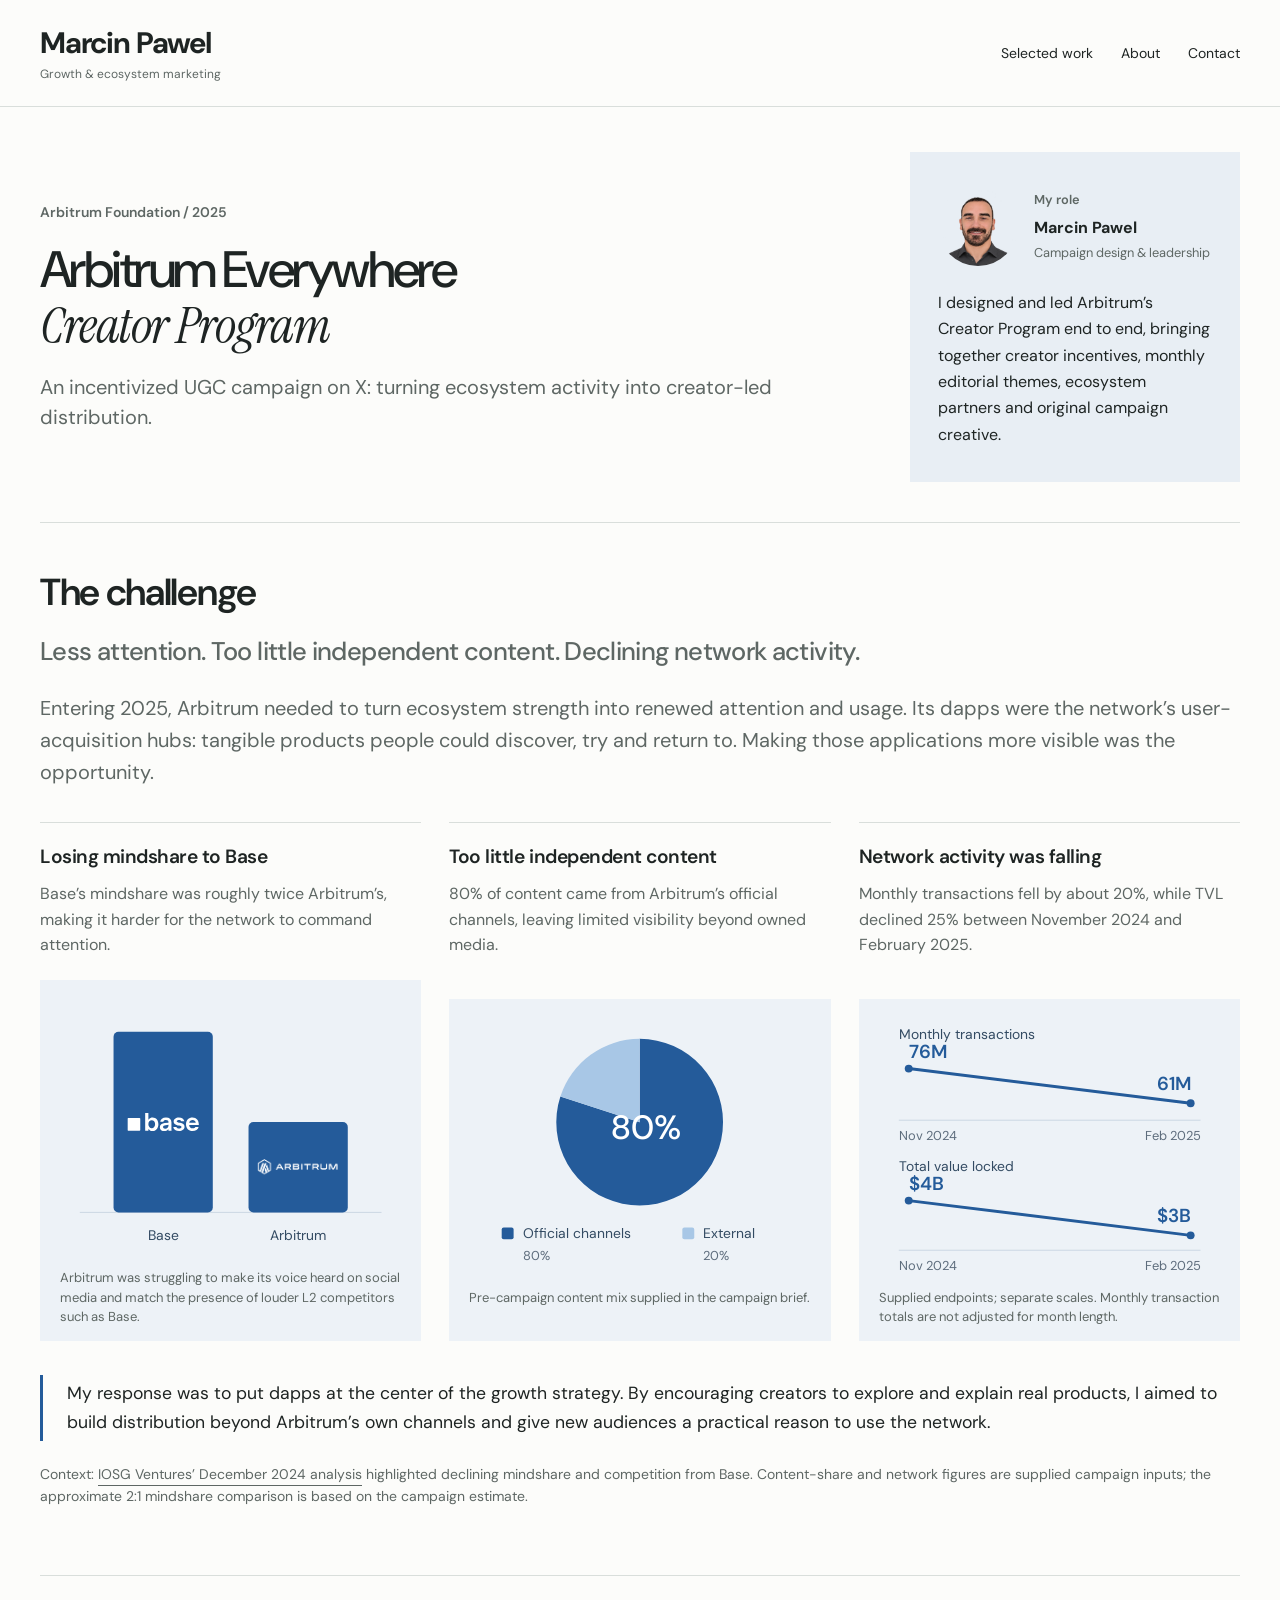
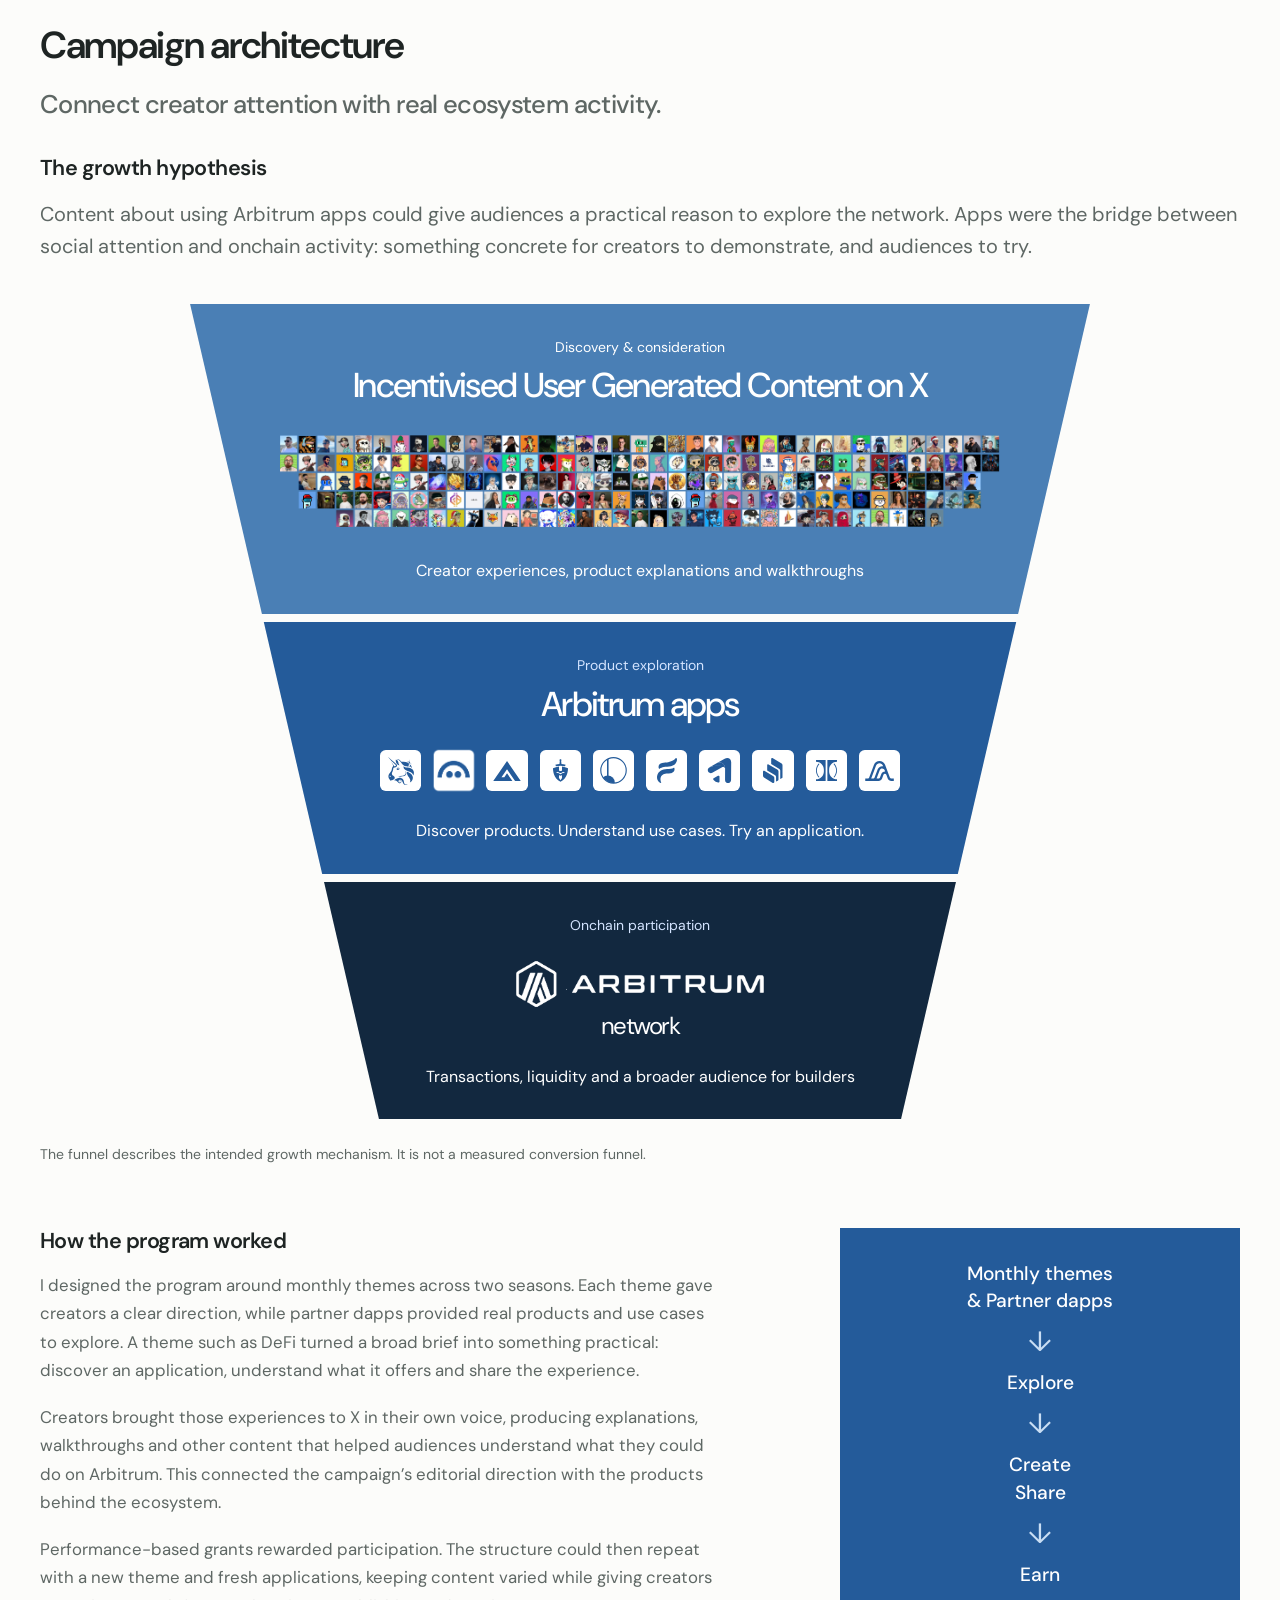
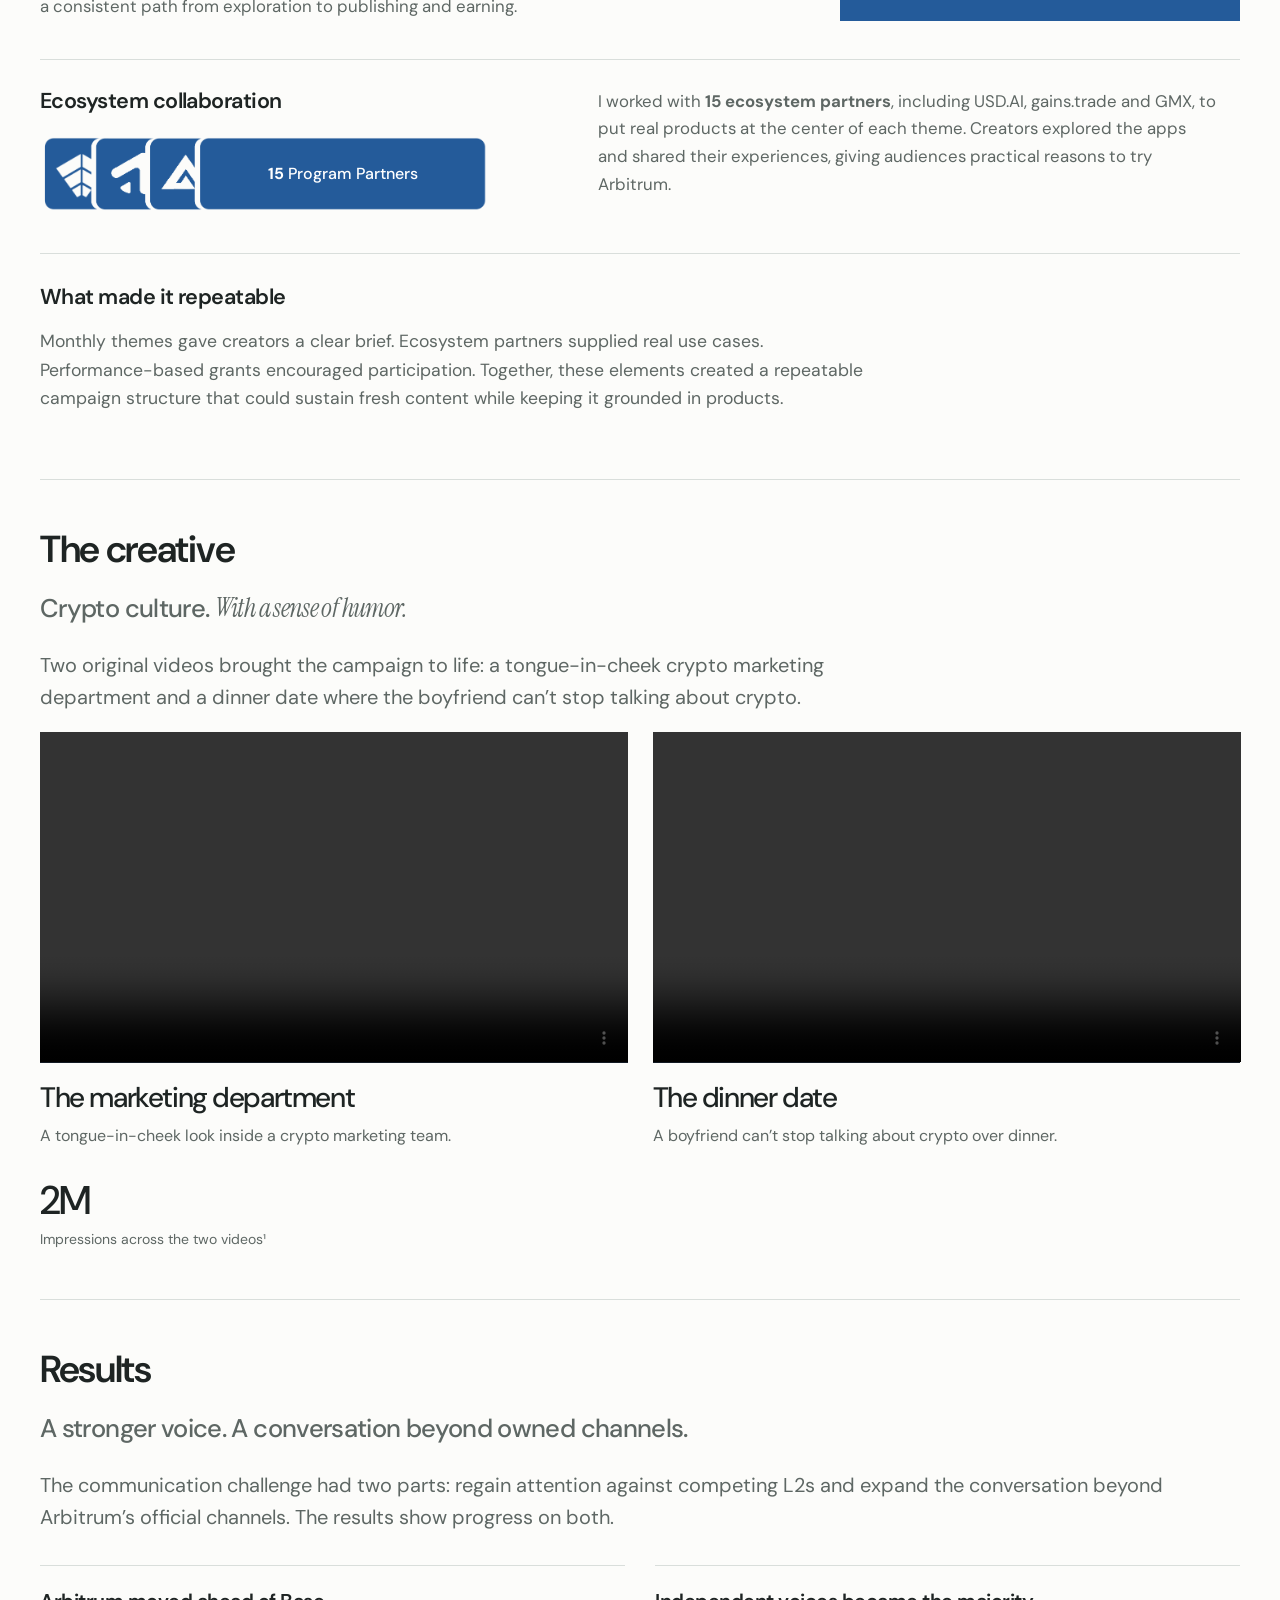
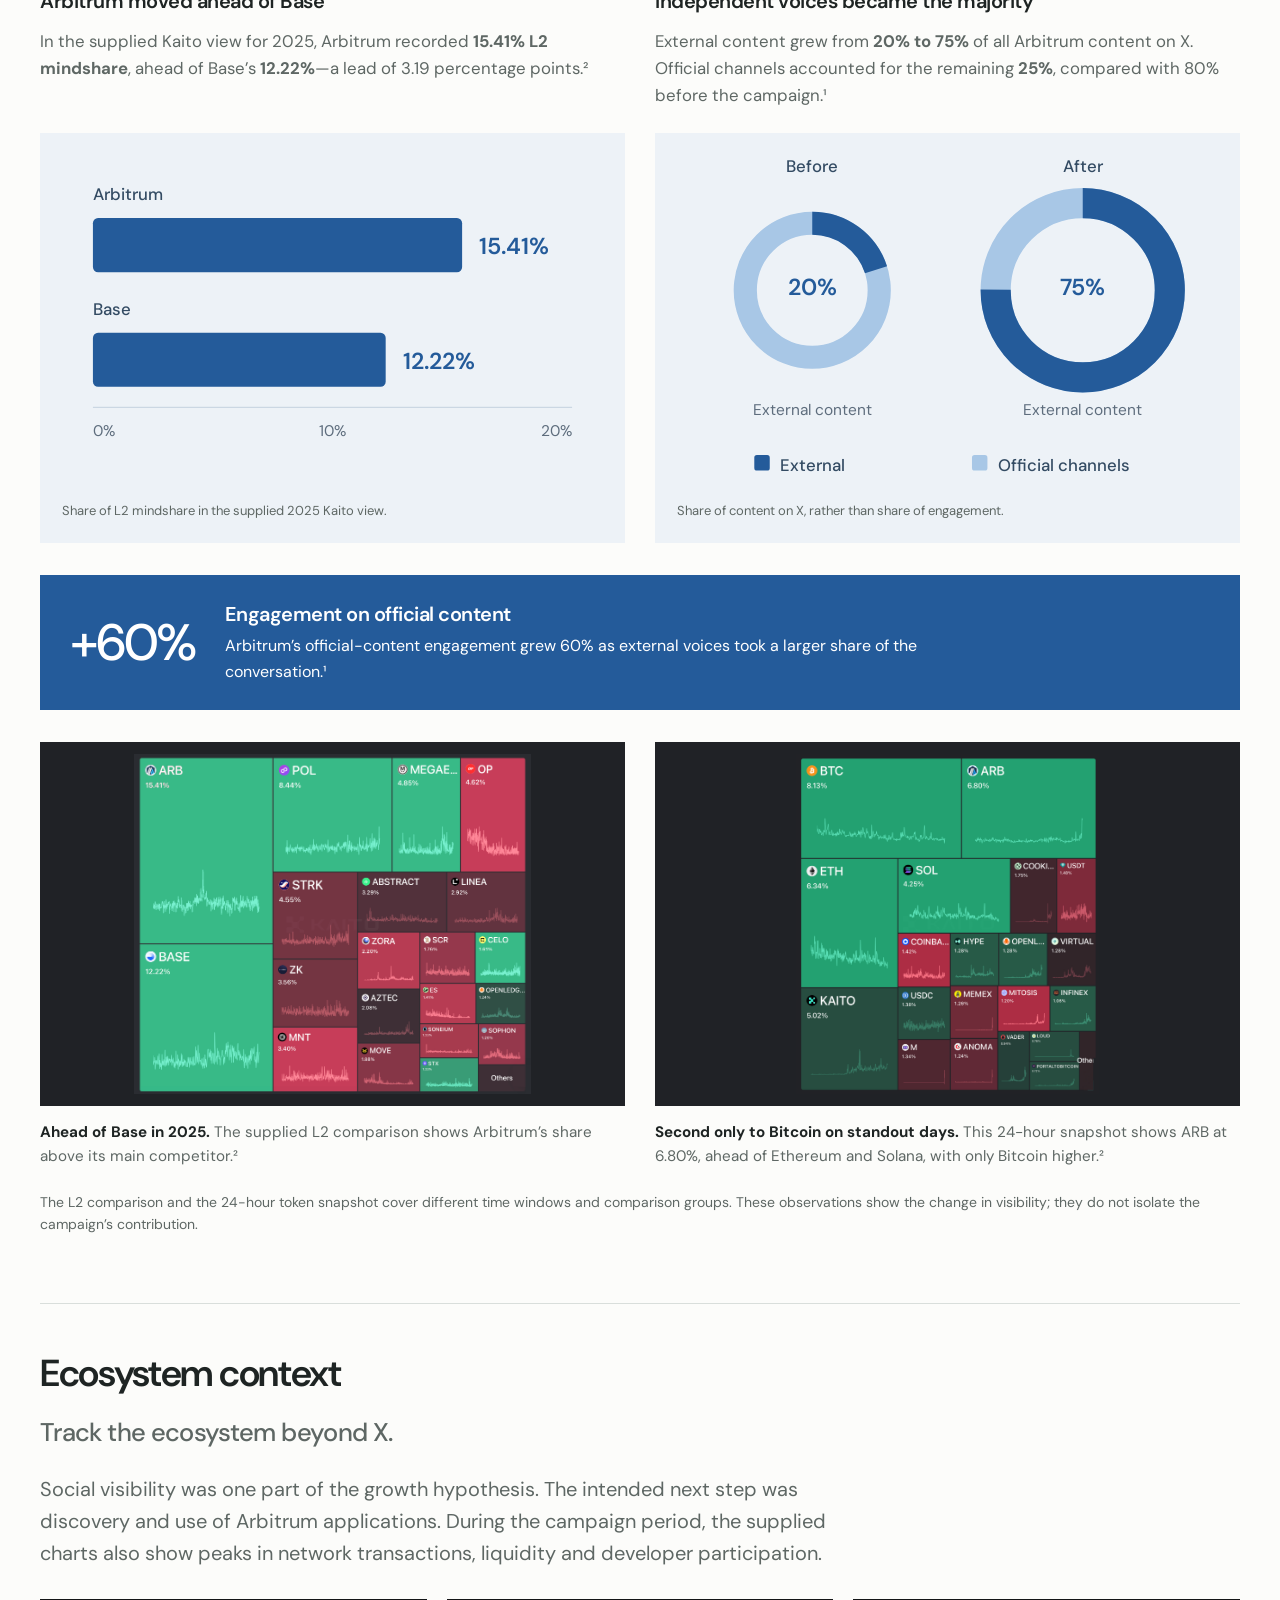
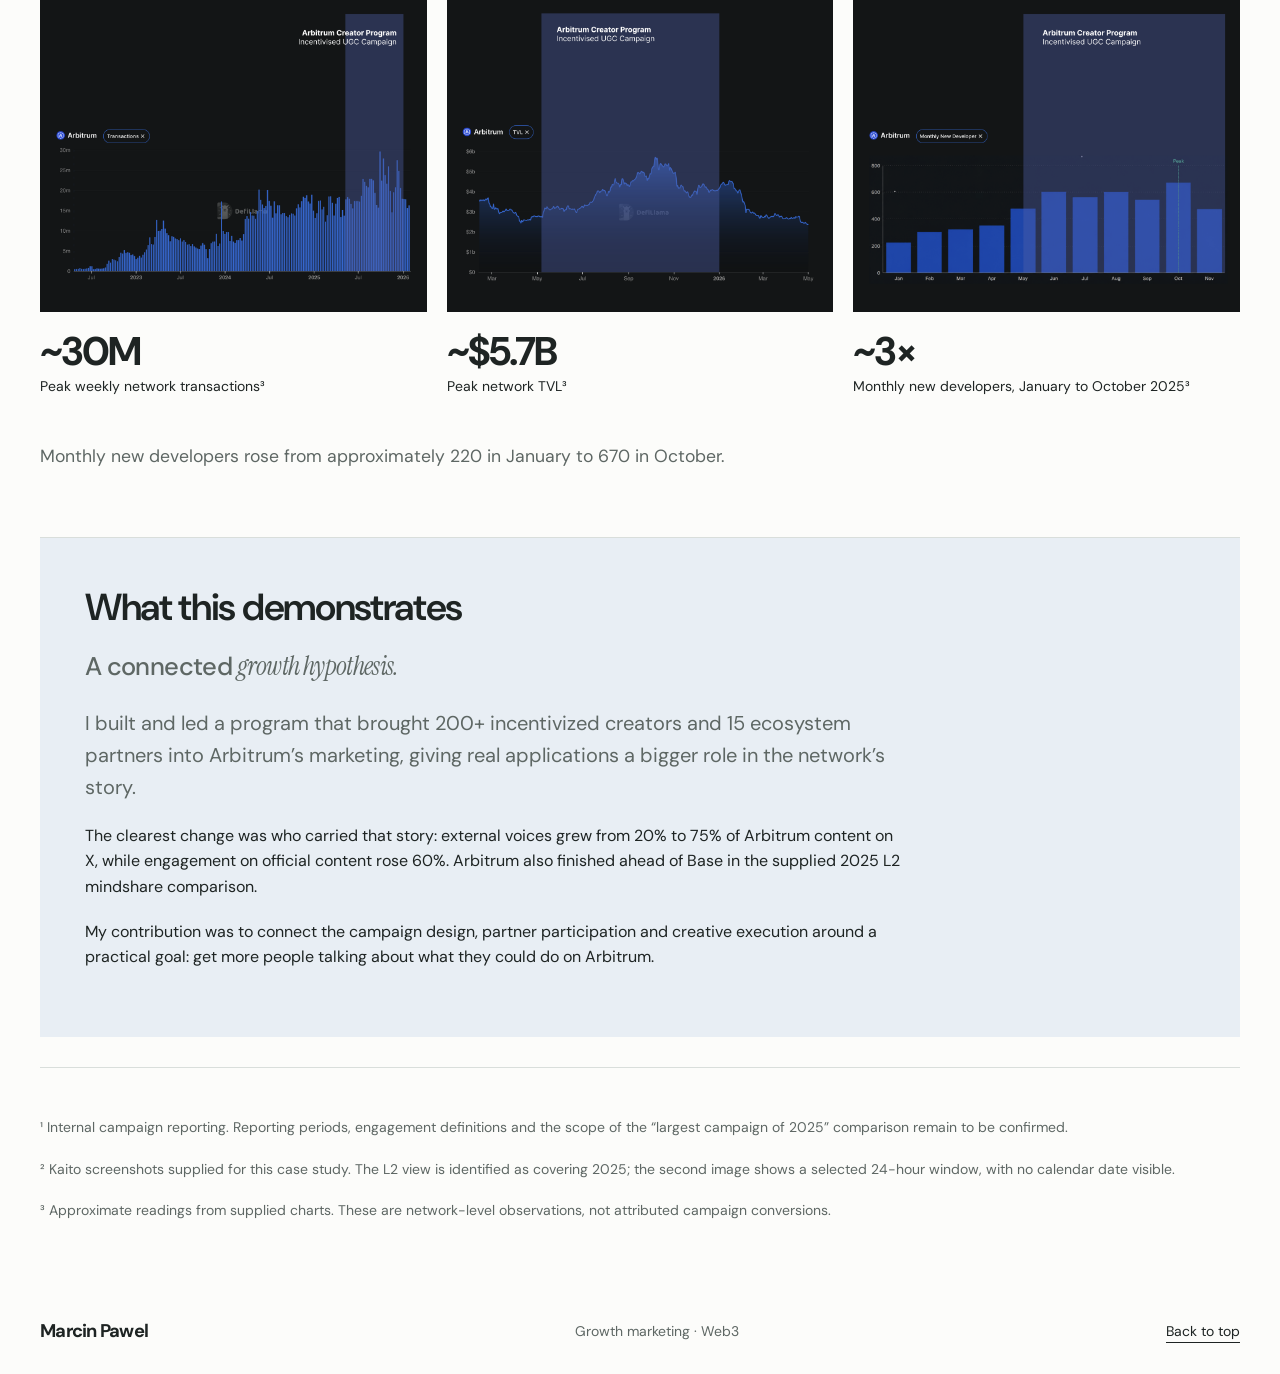
==== work/arbitrum/index.html @ 39565fe1 "Add portfolio website" ====
<!doctype html><html lang="en-US"><head><meta charset="utf-8"><meta name="viewport" content="width=device-width, initial-scale=1"><meta name="description" content="Marcin Pawel — growth marketing, ecosystem partnerships and go-to-market execution."><title>Arbitrum Everywhere: Creator Program — Marcin Pawel</title><link rel="stylesheet" href="/style.css"></head><body id="top"><header class="nav wrap"><a class="brand" href="/">Marcin Pawel<span>Growth & ecosystem marketing</span></a><nav aria-label="Main"><a href="/#work">Selected work</a><a href="/#about">About</a><a href="/#contact">Contact</a></nav></header><main class="wrap case">
<section class="hero case-intro"><div class="case-intro-copy"><p class="eyebrow">Arbitrum Foundation / 2025</p><h1>Arbitrum Everywhere<br><em>Creator Program</em></h1><p class="lead case-subtitle">An incentivized UGC campaign on X: turning ecosystem activity into creator-led distribution.</p></div><aside class="case-role-card" aria-label="My role"><div class="case-role-person"><img src="/assets/marcin-role-portrait.png" alt="Marcin Pawel"><div><p class="eyebrow">My role</p><strong>Marcin Pawel</strong><span>Campaign design &amp; leadership</span></div></div><p>I designed and led Arbitrum’s Creator Program end to end, bringing together creator incentives, monthly editorial themes, ecosystem partners and original campaign creative.</p></aside></section>
<section class="section challenge-section"><h2 class="case-section-title">The challenge</h2><h3 class="case-section-deck">Less attention. Too little independent content. Declining network activity.</h3><p class="lead challenge-intro">Entering 2025, Arbitrum needed to turn ecosystem strength into renewed attention and usage. Its dapps were the network’s user-acquisition hubs: tangible products people could discover, try and return to. Making those applications more visible was the opportunity.</p>
<div class="challenge-grid">
<article class="challenge-card"><h4>Losing mindshare to Base</h4><p>Base’s mindshare was roughly twice Arbitrum’s, making it harder for the network to command attention.</p><figure class="challenge-chart"><svg viewBox="0 0 360 260" role="img" aria-labelledby="mindshare-chart-title mindshare-chart-desc"><title id="mindshare-chart-title">Base versus Arbitrum mindshare — approximate 2:1 comparison</title><desc id="mindshare-chart-desc">Base’s mindshare was approximately twice Arbitrum’s, based on the supplied campaign estimate. The bars show a relative comparison, not absolute percentages.</desc><line class="chart-rule" x1="28" y1="218" x2="332" y2="218"/><rect x="62" y="36" width="100" height="182" rx="5" fill="#245b9a"/><rect x="198" y="127" width="100" height="91" rx="5" fill="#245b9a"/><image href="/assets/base-logo-white.svg" x="76" y="112" width="72" height="30"/><image href="/assets/arbitrum-logo-white.png" x="201" y="156" width="94" height="32"/><text class="chart-label" x="112" y="246" text-anchor="middle">Base</text><text class="chart-label" x="248" y="246" text-anchor="middle">Arbitrum</text></svg><figcaption>Arbitrum was struggling to make its voice heard on social media and match the presence of louder L2 competitors such as Base.</figcaption></figure></article>
<article class="challenge-card"><h4>Too little independent content</h4><p>80% of content came from Arbitrum’s official channels, leaving limited visibility beyond owned media.</p><figure class="challenge-chart"><svg viewBox="0 0 360 260" role="img" aria-labelledby="content-chart-title content-chart-desc"><title id="content-chart-title">Content sources before the campaign</title><desc id="content-chart-desc">80 percent official Arbitrum channels and 20 percent external content, based on the campaign brief.</desc><path d="M180 108 L180 24 A84 84 0 1 1 100.111 82.043 Z" fill="#245b9a"/><path d="M180 108 L100.111 82.043 A84 84 0 0 1 180 24 Z" fill="#a8c7e6"/><text x="186" y="125" text-anchor="middle" fill="white" class="chart-big">80%</text><rect x="41" y="214" width="12" height="12" rx="2" fill="#245b9a"/><text class="chart-label" x="62" y="225">Official channels</text><rect x="223" y="214" width="12" height="12" rx="2" fill="#a8c7e6"/><text class="chart-label" x="244" y="225">External</text><text class="chart-small" x="62" y="247">80%</text><text class="chart-small" x="244" y="247">20%</text></svg><figcaption>Pre-campaign content mix supplied in the campaign brief.</figcaption></figure></article>
<article class="challenge-card"><h4>Network activity was falling</h4><p>Monthly transactions fell by about 20%, while TVL declined 25% between November 2024 and February 2025.</p><figure class="challenge-chart"><svg viewBox="0 0 360 260" role="img" aria-labelledby="activity-chart-title activity-chart-desc"><title id="activity-chart-title">Arbitrum transactions and TVL declined from November 2024 to February 2025</title><desc id="activity-chart-desc">Monthly transactions: 76 million to 61 million. TVL: 4 billion dollars to 3 billion dollars. Lines connect the supplied endpoints only; intermediate months are not plotted. Each metric has its own scale.</desc><text class="chart-label" x="28" y="24">Monthly transactions</text><line class="chart-rule" x1="28" y1="106" x2="332" y2="106"/><path d="M38 54 L322 89" class="chart-trend"/><circle cx="38" cy="54" r="4" fill="#245b9a"/><circle cx="322" cy="89" r="4" fill="#245b9a"/><text class="chart-value" x="38" y="43">76M</text><text class="chart-value" x="322" y="76" text-anchor="end">61M</text><text class="chart-small" x="28" y="126">Nov 2024</text><text class="chart-small" x="332" y="126" text-anchor="end">Feb 2025</text><text class="chart-label" x="28" y="157">Total value locked</text><line class="chart-rule" x1="28" y1="237" x2="332" y2="237"/><path d="M38 187 L322 222" class="chart-trend"/><circle cx="38" cy="187" r="4" fill="#245b9a"/><circle cx="322" cy="222" r="4" fill="#245b9a"/><text class="chart-value" x="38" y="176">$4B</text><text class="chart-value" x="322" y="209" text-anchor="end">$3B</text><text class="chart-small" x="28" y="257">Nov 2024</text><text class="chart-small" x="332" y="257" text-anchor="end">Feb 2025</text></svg><figcaption>Supplied endpoints; separate scales. Monthly transaction totals are not adjusted for month length.</figcaption></figure></article>
</div><div class="challenge-conclusion"><p>My response was to put dapps at the center of the growth strategy. By encouraging creators to explore and explain real products, I aimed to build distribution beyond Arbitrum’s own channels and give new audiences a practical reason to use the network.</p></div><p class="sources challenge-sources">Context: <a href="https://forum.arbitrum.foundation/t/arbs-wake-up-call-a-critical-pivot-is-necessary/27706/1" target="_blank" rel="noopener noreferrer">IOSG Ventures’ December 2024 analysis</a> highlighted declining mindshare and competition from Base. Content-share and network figures are supplied campaign inputs; the approximate 2:1 mindshare comparison is based on the campaign estimate.</p></section>
<section class="section campaign-architecture"><h2 class="case-section-title">Campaign architecture</h2><h3 class="case-section-deck">Connect creator attention with real ecosystem activity.</h3><div class="architecture-subsection"><h3 class="architecture-subtitle">The growth hypothesis</h3><p class="lead">Content about using Arbitrum apps could give audiences a practical reason to explore the network. Apps were the bridge between social attention and onchain activity: something concrete for creators to demonstrate, and audiences to try.</p><div class="growth-funnel" role="group" aria-label="Growth hypothesis: UGC on X drives discovery of Arbitrum apps, which provide a route to participation on the Arbitrum network."><div class="funnel-stage funnel-top"><span>Discovery &amp; consideration</span><h3>Incentivised User Generated Content on X</h3><img class="funnel-creators" src="/assets/arbitrum-ugc-creators.png" loading="lazy" alt="Collage of profile pictures of Arbitrum content creators"><p>Creator experiences, product explanations and walkthroughs</p></div><div class="funnel-stage funnel-middle"><span>Product exploration</span><h3>Arbitrum apps</h3><div class="funnel-app-logos" aria-label="Leading apps on Arbitrum"><span class="funnel-app-icon" style="--app-logo:url(/assets/funnel-apps/uniswap.svg);--mark-size:68%"><img src="/assets/funnel-apps/uniswap.svg" alt="Uniswap" title="Uniswap" loading="lazy"></span><span class="funnel-app-icon funnel-app-icon-provided"><img src="/assets/funnel-apps/aave-app.png" alt="Aave" title="Aave" loading="lazy"></span><span class="funnel-app-icon" style="--app-logo:url(/assets/funnel-apps/gmx.svg);--mark-size:70%"><img src="/assets/funnel-apps/gmx.svg" alt="GMX" title="GMX" loading="lazy"></span><span class="funnel-app-icon" style="--app-logo:url(/assets/funnel-apps/camelot.svg);--mark-size:57%"><img src="/assets/funnel-apps/camelot.svg" alt="Camelot" title="Camelot" loading="lazy"></span><span class="funnel-app-icon" style="--app-logo:url(/assets/funnel-apps/pendle.svg);--mark-size:65%"><img src="/assets/funnel-apps/pendle.svg" alt="Pendle" title="Pendle" loading="lazy"></span><span class="funnel-app-icon" style="--app-logo:url(/assets/funnel-apps/fluid.svg);--mark-size:61%"><img src="/assets/funnel-apps/fluid.svg" alt="Fluid" title="Fluid" loading="lazy"></span><span class="funnel-app-icon" style="--app-logo:url(/assets/funnel-apps/gtrade.svg);--mark-size:65%"><img src="/assets/funnel-apps/gtrade.svg" alt="gTrade" title="gTrade" loading="lazy"></span><span class="funnel-app-icon" style="--app-logo:url(/assets/funnel-apps/compound.svg);--mark-size:60%"><img src="/assets/funnel-apps/compound.svg" alt="Compound" title="Compound" loading="lazy"></span><span class="funnel-app-icon" style="--app-logo:url(/assets/funnel-apps/ostium.svg);--mark-size:52%"><img src="/assets/funnel-apps/ostium.svg" alt="Ostium" title="Ostium" loading="lazy"></span><span class="funnel-app-icon" style="--app-logo:url(/assets/funnel-apps/variational.svg);--mark-size:70%"><img src="/assets/funnel-apps/variational.svg" alt="Variational" title="Variational" loading="lazy"></span></div><p>Discover products. Understand use cases. Try an application.</p></div><div class="funnel-stage funnel-bottom"><span>Onchain participation</span><h3 class="funnel-network-title"><span class="funnel-network-logo"><img src="/assets/arbitrum-logo-white.png" alt="Arbitrum" loading="lazy"></span><span class="funnel-network-word">network</span></h3><p>Transactions, liquidity and a broader audience for builders</p></div></div><p class="sources">The funnel describes the intended growth mechanism. It is not a measured conversion funnel.</p></div><div class="architecture-subsection program-mechanics" id="campaign-process"><div class="program-mechanics-copy"><h3 class="architecture-subtitle">How the program worked</h3><p>I designed the program around monthly themes across two seasons. Each theme gave creators a clear direction, while partner dapps provided real products and use cases to explore. A theme such as DeFi turned a broad brief into something practical: discover an application, understand what it offers and share the experience.</p><p>Creators brought those experiences to X in their own voice, producing explanations, walkthroughs and other content that helped audiences understand what they could do on Arbitrum. This connected the campaign’s editorial direction with the products behind the ecosystem.</p><p>Performance-based grants rewarded participation. The structure could then repeat with a new theme and fresh applications, keeping content varied while giving creators a consistent path from exploration to publishing and earning.</p></div><ol class="program-vertical-flow" aria-label="Campaign process"><li><span>Monthly themes<br>&amp; Partner dapps</span></li><li><span>Explore</span></li><li><span>Create<br>Share</span></li><li><span>Earn</span></li></ol></div><div class="architecture-subsection architecture-partners" id="ecosystem-collaboration"><div><h3 class="architecture-subtitle">Ecosystem collaboration</h3><figure class="program-partners-graphic"><img src="/assets/program-partners.png" alt="Ecosystem partner graphic featuring USD.AI, gains.trade and GMX" loading="lazy"><figcaption><strong>15</strong> Program Partners</figcaption></figure></div><div><p>I worked with <strong>15 ecosystem partners</strong>, including USD.AI, gains.trade and GMX, to put real products at the center of each theme. Creators explored the apps and shared their experiences, giving audiences practical reasons to try Arbitrum.</p></div></div><div class="architecture-subsection architecture-repeatable"><h3 class="architecture-subtitle">What made it repeatable</h3><p class="case-body">Monthly themes gave creators a clear brief. Ecosystem partners supplied real use cases. Performance-based grants encouraged participation. Together, these elements created a repeatable campaign structure that could sustain fresh content while keeping it grounded in products.</p></div></section>
<section class="section" id="creative"><h2 class="case-section-title">The creative</h2><h3 class="case-section-deck">Crypto culture. <em>With a sense of humor.</em></h3><p class="lead">Two original videos brought the campaign to life: a tongue-in-cheek crypto marketing department and a dinner date where the boyfriend can’t stop talking about crypto.</p><div class="creative"><article><video class="creative-film" controls playsinline preload="metadata" aria-label="The marketing department campaign video"><source src="/assets/arbitrum-marketing-department.mp4" type="video/mp4">Your browser does not support embedded video.</video><h3>The marketing department</h3><p>A tongue-in-cheek look inside a crypto marketing team.</p></article><article><video class="creative-film" controls playsinline preload="metadata" aria-label="The dinner date campaign video"><source src="/assets/arbitrum-dinner-date.mp4" type="video/mp4">Your browser does not support embedded video.</video><h3>The dinner date</h3><p>A boyfriend can’t stop talking about crypto over dinner.</p></article></div><div class="podcast-result creative-total"><strong>2M</strong><span>Impressions across the two videos¹</span></div></section>
<section class="section results-section" id="results"><h2 class="case-section-title">Results</h2><h3 class="case-section-deck">A stronger voice. A conversation beyond owned channels.</h3><p class="lead">The communication challenge had two parts: regain attention against competing L2s and expand the conversation beyond Arbitrum’s official channels. The results show progress on both.</p>
<div class="social-results-grid"><article class="social-result-card"><h4>Arbitrum moved ahead of Base</h4><p>In the supplied Kaito view for 2025, Arbitrum recorded <strong>15.41% L2 mindshare</strong>, ahead of Base’s <strong>12.22%</strong>—a lead of 3.19 percentage points.²</p><figure class="result-chart"><svg viewBox="0 0 420 260" role="img" aria-labelledby="result-mindshare-title"><title id="result-mindshare-title">2025 L2 mindshare: Arbitrum 15.41 percent, Base 12.22 percent</title><text class="chart-label" x="24" y="35">Arbitrum</text><rect x="24" y="49" width="286.63" height="42" rx="4" fill="#245b9a"/><text class="chart-value" x="324" y="77">15.41%</text><text class="chart-label" x="24" y="124">Base</text><rect x="24" y="138" width="227.29" height="42" rx="4" fill="#245b9a"/><text class="chart-value" x="265" y="166">12.22%</text><line class="chart-rule" x1="24" y1="196" x2="396" y2="196"/><text class="chart-small" x="24" y="218">0%</text><text class="chart-small" x="210" y="218" text-anchor="middle">10%</text><text class="chart-small" x="396" y="218" text-anchor="end">20%</text></svg><figcaption>Share of L2 mindshare in the supplied 2025 Kaito view.</figcaption></figure></article>
<article class="social-result-card"><h4>Independent voices became the majority</h4><p>External content grew from <strong>20% to 75%</strong> of all Arbitrum content on X. Official channels accounted for the remaining <strong>25%</strong>, compared with 80% before the campaign.¹</p><figure class="result-chart"><svg viewBox="0 0 420 260" role="img" aria-labelledby="result-content-title"><title id="result-content-title">Content mix shifted from 20 percent external and 80 percent official to 75 percent external and 25 percent official</title><text class="chart-label" x="105" y="13" text-anchor="middle">Before</text><text class="chart-label" x="315" y="13" text-anchor="middle">After</text><g fill="none" stroke-width="18"><circle cx="105" cy="105" r="52" stroke="#a8c7e6"/><circle cx="105" cy="105" r="52" stroke="#245b9a" stroke-dasharray="65.345 326.726" transform="rotate(-90 105 105)"/><g transform="translate(315 105) scale(1.3) translate(-315 -105)"><circle cx="315" cy="105" r="52" stroke="#a8c7e6"/><circle cx="315" cy="105" r="52" stroke="#245b9a" stroke-dasharray="245.044 326.726" transform="rotate(-90 315 105)"/></g></g><text class="chart-value" x="105" y="109" text-anchor="middle">20%</text><text class="chart-value" x="315" y="109" text-anchor="middle">75%</text><text class="chart-small" x="105" y="202" text-anchor="middle">External content</text><text class="chart-small" x="315" y="202" text-anchor="middle">External content</text><rect x="60" y="233" width="12" height="12" rx="2" fill="#245b9a"/><text class="chart-label" x="80" y="245">External</text><rect x="229" y="233" width="12" height="12" rx="2" fill="#a8c7e6"/><text class="chart-label" x="249" y="245">Official channels</text></svg><figcaption>Share of content on X, rather than share of engagement.</figcaption></figure></article></div>
<div class="official-engagement-result"><strong>+60%</strong><div><h4>Engagement on official content</h4><p>Arbitrum’s official-content engagement grew 60% as external voices took a larger share of the conversation.¹</p></div></div>
<div class="mindshare-evidence"><figure><a href="/assets/arbitrum-kaito-l2-mindshare-2025.jpg" target="_blank" rel="noopener"><img src="/assets/arbitrum-kaito-l2-mindshare-2025.jpg" loading="lazy" alt="Kaito L2 mindshare view supplied for 2025: ARB 15.41%, ahead of Base at 12.22%."></a><figcaption><strong>Ahead of Base in 2025.</strong> The supplied L2 comparison shows Arbitrum’s share above its main competitor.²</figcaption></figure><figure><a href="/assets/arbitrum-kaito-standout-days.jpg" target="_blank" rel="noopener"><img src="/assets/arbitrum-kaito-standout-days.jpg" loading="lazy" alt="Kaito 24-hour token mindshare snapshot: Bitcoin 8.13%, Arbitrum 6.80%, Ethereum 6.34%, Kaito 5.02%, Solana 4.25%."></a><figcaption><strong>Second only to Bitcoin on standout days.</strong> This 24-hour snapshot shows ARB at 6.80%, ahead of Ethereum and Solana, with only Bitcoin higher.²</figcaption></figure></div><p class="sources">The L2 comparison and the 24-hour token snapshot cover different time windows and comparison groups. These observations show the change in visibility; they do not isolate the campaign’s contribution.</p></section>
<section class="section"><h2 class="case-section-title">Ecosystem context</h2><h3 class="case-section-deck">Track the ecosystem beyond X.</h3><p class="lead">Social visibility was one part of the growth hypothesis. The intended next step was discovery and use of Arbitrum applications. During the campaign period, the supplied charts also show peaks in network transactions, liquidity and developer participation.</p>
<div class="charts"><figure><a href="/assets/ecosystem-transactions.png"><img loading="lazy" src="/assets/ecosystem-transactions.png" alt="Weekly Arbitrum transactions peaking near 30 million during the campaign."></a><figcaption><strong>~30M</strong> Peak weekly network transactions³</figcaption></figure><figure><a href="/assets/ecosystem-tvl.png"><img loading="lazy" src="/assets/ecosystem-tvl.png" alt="Arbitrum TVL peaking near 5.7 billion dollars during the campaign."></a><figcaption><strong>~$5.7B</strong> Peak network TVL³</figcaption></figure><figure><a href="/assets/ecosystem-developers.png"><img loading="lazy" src="/assets/ecosystem-developers.png" alt="Monthly new developers rose from about 220 in January to 670 in October 2025."></a><figcaption><strong>~3×</strong> Monthly new developers, January to October 2025³</figcaption></figure></div><p class="case-body">Monthly new developers rose from approximately 220 in January to 670 in October.</p></section>
<section class="section case-takeaway"><h2 class="case-section-title">What this demonstrates</h2><h3 class="case-section-deck">A connected <em>growth hypothesis.</em></h3><p class="lead">I built and led a program that brought 200+ incentivized creators and 15 ecosystem partners into Arbitrum’s marketing, giving real applications a bigger role in the network’s story.</p><p>The clearest change was who carried that story: external voices grew from 20% to 75% of Arbitrum content on X, while engagement on official content rose 60%. Arbitrum also finished ahead of Base in the supplied 2025 L2 mindshare comparison.</p><p>My contribution was to connect the campaign design, partner participation and creative execution around a practical goal: get more people talking about what they could do on Arbitrum.</p></section>
<section class="section sources"><p>¹ Internal campaign reporting. Reporting periods, engagement definitions and the scope of the “largest campaign of 2025” comparison remain to be confirmed.</p><p>² Kaito screenshots supplied for this case study. The L2 view is identified as covering 2025; the second image shows a selected 24-hour window, with no calendar date visible.</p><p>³ Approximate readings from supplied charts. These are network-level observations, not attributed campaign conversions.</p></section>
</main><footer class="wrap"><a class="brand" href="/">Marcin Pawel</a><p>Growth marketing · Web3</p><a href="#top">Back to top</a></footer><script src="/site.js"></script></body></html>
---- style.css ----
@import url('https://fonts.googleapis.com/css2?family=DM+Sans:wght@400;500;600;700&family=Instrument+Serif:ital@0;1&display=swap');
:root{--paper:#fcfcfa;--ink:#1e2423;--muted:#5e6764;--line:#d9dedb;--blue:#255cfa;--lime:#d7f290}*{box-sizing:border-box}html{scroll-behavior:smooth;scroll-padding-top:25px}body{margin:0;background:var(--paper);color:var(--ink);font:1rem/1.6 'DM Sans',sans-serif}a{color:inherit;text-underline-offset:6px}a:focus-visible{outline:3px solid var(--blue);outline-offset:6px}img{max-width:100%;display:block}p{margin:0 0 1.2rem}h1,h2,h3{margin:0;font-weight:500;letter-spacing:-.05em;line-height:1.06}h1{font-size:clamp(3.4rem,6.8vw,6.5rem)}h2{font-size:clamp(2.8rem,5vw,4.6rem)}h3{font-size:clamp(1.6rem,2.7vw,2.7rem)}em{font-family:'Instrument Serif',serif;font-weight:400;letter-spacing:-.025em}.wrap{width:min(1220px,calc(100% - 80px));margin:auto}.nav{display:flex;justify-content:space-between;align-items:center;padding:25px 0;border-bottom:1px solid var(--line);gap:20px}.brand{font-weight:700;font-size:1.15rem;text-decoration:none;letter-spacing:-.04em}.brand span{display:block;font-size:.75rem;font-weight:400;letter-spacing:0;color:var(--muted)}nav{display:flex;gap:28px}nav a{font-size:.875rem;text-decoration:none}.nav a:hover{text-decoration:underline}.eyebrow{font-size:.875rem;font-weight:600;color:var(--muted);margin-bottom:22px}.hero{display:grid;grid-template-columns:1.2fr .8fr;align-items:center;gap:7%;padding:75px 0 55px}.hero .intro{font-size:1.12rem;max-width:490px;margin-top:26px;color:var(--muted)}.text-link{display:inline-block;text-decoration:underline;font-weight:600;font-size:.95rem;margin-top:15px}.portrait{margin:0;align-self:end}.portrait img{width:100%;aspect-ratio:.91;object-fit:cover;object-position:center;border-radius:2px}.portrait figcaption{font-size:.75rem;color:var(--muted);margin-top:10px}.company-strip{display:flex;justify-content:space-between;align-items:center;gap:24px;padding:28px 0;border-top:1px solid var(--line);border-bottom:1px solid var(--line)}.company-strip span{color:var(--muted);font-size:.875rem}.company-strip b{font-size:1.35rem;letter-spacing:-.03em}.work-section{padding-top:90px;padding-bottom:65px;scroll-margin-top:20px}.section-heading{display:grid;grid-template-columns:1fr 1fr;gap:60px;align-items:end;margin-bottom:40px}.section-heading .eyebrow{margin-bottom:12px}.section-heading>p{max-width:490px;color:var(--muted);margin:0}.featured{display:grid;grid-template-columns:1.28fr 1fr;text-decoration:none;gap:48px;align-items:center}.feature-art{position:relative;overflow:hidden;background:#132e57;color:white;min-height:445px;padding:32px;display:flex;flex-direction:column;justify-content:space-between}.art-label{font-size:1rem;position:relative;z-index:2}.giant{font-size:clamp(7rem,15vw,13rem);line-height:.95;letter-spacing:-.08em;z-index:2;font-weight:500}.giant span{font-size:.55em;vertical-align:top;color:#9ec4ff}.art-bottom{font-size:1rem;z-index:2}.orbit{position:absolute;border:1px solid #6899dd;border-radius:50%;width:600px;height:600px;left:130px;top:50px;transform:rotate(-35deg) scaleX(.65)}.orbit.two{left:220px;top:-170px;transform:rotate(25deg) scaleX(.65)}.featured-copy p:not(.eyebrow){color:var(--muted);margin-top:22px;max-width:350px}.featured:hover .text-link{color:var(--blue)}.inline-stats{display:flex;gap:42px;margin-top:24px}.inline-stats b{font-size:2rem;display:block;font-weight:500;line-height:1.1}.inline-stats span{display:block;font-size:.875rem;color:var(--muted);margin-top:5px}.supporting{margin-top:45px;padding-top:28px;border-top:1px solid var(--line);display:grid;grid-template-columns:1fr 1fr;gap:60px}.supporting h3{font-size:1.8rem}.supporting p{margin-bottom:10px}.pending{font-size:.875rem;color:#737b77}.supporting>p{padding-top:10px}.axelar-section{background:#f0f3f1;padding:70px 0}.project-grid{display:grid;gap:30px}.axelar-grid{grid-template-columns:minmax(0,1fr) minmax(0,1fr) minmax(0,.8fr);align-items:start}.project-visual{height:280px;margin-bottom:24px;position:relative;overflow:hidden;padding:24px}.project p{margin-top:12px;color:var(--muted)}.project .eyebrow{margin-top:0;margin-bottom:8px}.project h3{font-size:1.7rem;letter-spacing:-.03em}.small-label{font-size:.75rem;opacity:.7;display:block;position:relative;z-index:2}.podcast-visual{background:#111c27;color:white;display:flex;flex-direction:column;justify-content:space-between}.podcast-title{font-size:3.5rem;line-height:.95;letter-spacing:-.06em}.podcast-title em{color:#d2e9ed}.waveform{color:#9ccad4;white-space:nowrap;line-height:1}.builders-visual{background:#c7d8f1;display:flex;flex-direction:column;justify-content:space-between}.builders-visual strong{font-size:2.5rem;line-height:1;letter-spacing:-.06em;position:relative;z-index:2}.builder-grid{position:absolute;right:-25px;top:30px;display:grid;grid-template-columns:repeat(3,45px);gap:5px;transform:rotate(20deg)}.builder-grid i{width:45px;height:45px;border:1px solid #748eaf}.grants{padding:24px;background:var(--lime);min-height:410px;display:flex;flex-direction:column;justify-content:space-between}.grants p,.grants .pending{color:#455437}.grant-shape{font-size:7rem;line-height:1;align-self:end}.prime-band{height:330px;padding:28px;background:#1b142f;position:relative;overflow:hidden;color:#eee7ff;display:flex;flex-direction:column;justify-content:space-between}.prime-word{font-size:5.5rem;letter-spacing:-.07em;z-index:2;line-height:1}.prime-word span{display:block;font-size:1rem;letter-spacing:.45em;margin-top:8px}.prime-orb{position:absolute;width:400px;height:400px;border-radius:50%;right:10%;top:-40px;background:radial-gradient(circle at 30% 35%,#e3e1fe,#9785de 25%,#4c357a 55%,#171025 70%);box-shadow:0 0 80px #7b5cc44a}.prime-projects{display:grid;grid-template-columns:repeat(3,1fr);gap:30px;margin-top:28px}.prime-projects article{border-top:1px solid var(--line);padding-top:20px}.prime-projects .eyebrow{margin-bottom:8px}.prime-projects h3{font-size:1.6rem}.prime-projects p:last-child{color:var(--muted);margin-top:14px}.about{padding:65px 0 85px;border-top:1px solid var(--line);display:grid;grid-template-columns:1fr 1fr;gap:25px 60px}.about>.eyebrow{grid-column:1/-1;margin:0}.about>div{max-width:460px;color:var(--muted);font-size:1.1rem}.contact{background:#e9eeeb;padding:65px 0}.contact h2{max-width:850px}.contact .pending{margin-top:24px}footer{display:flex;align-items:center;justify-content:space-between;gap:20px;padding:28px 0;font-size:.875rem}footer p{margin:0;color:var(--muted)}footer a:last-child{font-size:.875rem}.case .hero{display:block;max-width:960px;padding-bottom:40px}.case .hero h1{font-size:clamp(3.5rem,8vw,7.5rem)}.case .lead{font-size:1.25rem;color:var(--muted);max-width:800px}.case .hero>p:last-child{max-width:650px}.scoreboard{display:grid;grid-template-columns:repeat(3,1fr);gap:30px;background:#132e57;padding:36px;color:white;margin:0 0 65px}.scoreboard strong{display:block;font-size:clamp(2.8rem,6vw,5rem);line-height:1.1;font-weight:500;letter-spacing:-.06em}.scoreboard span{font-size:.875rem;color:#d3e0ef}.section{padding:60px 0;border-top:1px solid var(--line)}.section h2{margin-bottom:22px}.split{display:grid;grid-template-columns:1fr 1fr;gap:55px}.split>p,.split>div+div{padding-top:34px;color:var(--muted)}.partners{display:flex;list-style:none;padding:0;gap:10px;flex-wrap:wrap}.partners li{border:1px solid var(--line);padding:7px 15px}.creative{display:grid;grid-template-columns:1fr 1fr;gap:25px}.creative article{background:#182b45;color:white;min-height:270px;padding:28px;display:flex;flex-direction:column;justify-content:end}.creative article+article{background:#28352c}.creative h3{margin:30px 0 12px}.creative .media-note{font-size:.75rem;color:#cbd6df}.charts{display:grid;grid-template-columns:repeat(3,1fr);gap:20px;margin:30px 0}.charts figure{margin:0}.charts img{width:100%}.charts figcaption{font-size:.875rem;padding:15px 0}.charts strong{display:block;font-size:2.5rem;line-height:1.2;letter-spacing:-.05em}.sources{font-size:.875rem;color:var(--muted)}
@media(min-width:1500px){.wrap{width:min(1320px,calc(100% - 120px))}}@media(max-width:900px){.wrap{width:calc(100% - 44px)}.hero{gap:35px}.axelar-grid{grid-template-columns:1fr 1fr}.grants{grid-column:1/-1;min-height:200px;flex-direction:row}.featured{gap:28px}.feature-art{min-height:375px}.giant{font-size:8rem}.company-strip b{font-size:1.1rem}}@media(max-width:620px){.wrap{width:calc(100% - 36px)}.nav{padding:18px 0}.brand span{display:none}nav{gap:14px}nav a{font-size:.875rem}.hero{grid-template-columns:1fr;padding:45px 0 30px;gap:30px}h1{font-size:3.7rem}.portrait{max-width:340px;width:100%}.portrait img{aspect-ratio:1.1;object-position:50% 38%}.hero-text .eyebrow{margin-bottom:20px}.company-strip{flex-wrap:wrap;gap:14px 24px}.company-strip span{width:100%}.company-strip b{font-size:1.05rem}.work-section{padding-top:50px;padding-bottom:45px}.section-heading,.supporting,.split,.about{grid-template-columns:1fr;gap:20px}.section-heading{margin-bottom:28px}.featured{grid-template-columns:1fr;gap:25px}.feature-art{min-height:320px}.featured-copy h3{font-size:2.4rem}.axelar-section{padding:45px 0}.axelar-grid{grid-template-columns:1fr;gap:36px}.project-visual{height:300px}.grants{grid-column:auto}.prime-band{height:260px}.prime-word{font-size:4rem}.prime-orb{width:260px;height:260px;right:-35px;top:35px}.prime-projects{grid-template-columns:1fr;gap:15px}.prime-projects article{padding-top:15px}.about{padding:45px 0}.contact{padding:45px 0}.contact h2{font-size:2.8rem}footer{flex-wrap:wrap}footer p{display:none}.scoreboard{padding:20px 14px;gap:12px}.scoreboard strong{font-size:2.3rem}.scoreboard span{font-size:.875rem}.creative,.charts{grid-template-columns:1fr}.split>p,.split>div+div{padding:0}.section{padding:40px 0}.case .hero h1{font-size:3.5rem}}
@media(prefers-reduced-motion:reduce){html{scroll-behavior:auto}}
.company-strip{padding:15px 0}.company-logo{display:flex;align-items:center;justify-content:center;flex:0 1 230px;height:76px}.company-logo img{width:100%;height:auto;object-fit:contain}.axelar-logo{max-width:155px}.prime-logo{max-width:205px}.arbitrum-logo{max-width:230px}
@media(max-width:620px){.company-strip{gap:12px 20px;padding:20px 0}.company-strip>span{width:100%}.company-logo{flex:1 1 0;min-width:0;height:50px}.axelar-logo{max-width:105px}.prime-logo{max-width:130px}.arbitrum-logo{max-width:145px}}
.portrait img{object-fit:contain;object-position:center bottom}
.campaign-highlights{flex-wrap:wrap;gap:24px 30px}.campaign-highlights>div{flex:1 1 130px}.featured-copy .metric-source{font-size:.75rem;line-height:1.5;margin-top:20px;max-width:400px}
.feature-video{position:relative;background:#132e57;overflow:hidden;line-height:0}.feature-video video{display:block;width:100%;aspect-ratio:16/9;object-fit:contain}.video-toggle{position:absolute;bottom:12px;right:12px;background:#111d;color:white;border:1px solid #fff8;padding:8px 14px;font:500 .875rem 'DM Sans',sans-serif;cursor:pointer;border-radius:3px;line-height:1.2}.video-toggle:focus-visible{outline:3px solid white;outline-offset:3px}
.arbitrum-heading{display:block;margin-bottom:42px}.arbitrum-heading>p{max-width:880px;margin-top:24px;font-size:1.075rem;line-height:1.65}.featured{align-items:start}.campaign-highlights{display:grid;grid-template-columns:repeat(2,minmax(0,1fr));gap:24px}.featured-copy .eyebrow{margin-bottom:16px}
@media(max-width:620px){.arbitrum-heading{margin-bottom:28px}.arbitrum-heading>p{font-size:1rem;margin-top:18px}.campaign-highlights{gap:22px 16px}}
.axelar-logo img{width:72.9%}.prime-logo img{width:81%}
.company-heading{display:flex;align-items:center;gap:.22em}.company-heading img{width:.9em;height:.9em;object-fit:contain;flex:none}

/* A more compact editorial introduction. */
.hero:has(.hero-text){grid-template-columns:1.25fr .85fr;gap:7%;padding:64px 0 48px;align-items:center}
.hero-text h1{font-size:clamp(2.6rem,4.3vw,4.1rem);line-height:1.1;letter-spacing:-.045em}
.hero-text h1 span,.hero-text h1 em{display:block}
.hero-text .eyebrow{margin-bottom:24px}
.hero-text .intro{font-size:1.05rem;line-height:1.65;max-width:460px;margin-top:24px}
.hero:has(.hero-text) .portrait{width:100%;max-width:390px;justify-self:end;align-self:center}
.hero:has(.hero-text) .portrait img{aspect-ratio:1;object-fit:contain;object-position:center bottom}
@media(max-width:900px) and (min-width:621px){.hero:has(.hero-text){gap:30px}.hero-text h1{font-size:clamp(2rem,4.3vw,3rem)}}
@media(max-width:620px){.hero:has(.hero-text){grid-template-columns:1fr;gap:28px;padding:38px 0 30px}.hero-text h1{font-size:clamp(2.25rem,8.8vw,3.2rem)}.hero:has(.hero-text) .portrait{max-width:300px;justify-self:center}.hero-text .eyebrow{margin-bottom:20px}}

@media(min-width:901px){.hero:has(.hero-text){grid-template-columns:minmax(0,620px) minmax(0,390px);column-gap:48px;justify-content:start}.hero:has(.hero-text) .portrait{justify-self:start}}

.hero-background{background:#e8eef4;border-bottom:1px solid #d7e0e8}.hero-background .eyebrow,.hero-background .intro,.hero-background .portrait figcaption{color:#4f606d}.hero-background+.company-strip{border-top:0}

.nav .brand{font-size:1.6rem;line-height:1.25}.nav .brand span{margin-top:5px}@media(max-width:620px){.nav .brand{font-size:1.35rem}}

.hero-text h1 .hero-outcome{white-space:nowrap}.hero-text h1 .hero-outcome em{display:inline}@media(max-width:620px){.hero-text h1{font-size:clamp(1.75rem,7.2vw,2.7rem)}}

/* Portrait-led banner matching the supplied layout. */
.hero-background .hero{grid-template-columns:minmax(0,390px) minmax(0,1fr);column-gap:48px;min-height:350px;padding:24px 0 0;align-items:center;justify-content:start}
.hero-background .hero .portrait{grid-column:1;grid-row:1;align-self:end;justify-self:start;max-width:390px;width:100%}
.hero-background .hero .portrait img{aspect-ratio:auto;height:auto;width:100%;object-fit:contain}
.hero-background .hero-text{grid-column:2;grid-row:1;padding:24px 0 30px}
.hero-background .hero-text h1{font-size:clamp(2.5rem,4.3vw,4.1rem)}
.hero-background .hero-text .intro{max-width:480px;margin-bottom:0}
@media(max-width:900px) and (min-width:621px){.hero-background .hero{grid-template-columns:minmax(0,.8fr) minmax(0,1.2fr);column-gap:24px;min-height:290px}.hero-background .hero-text h1{font-size:clamp(1.7rem,3.65vw,2.5rem)}}
@media(max-width:620px){.hero-background .hero{grid-template-columns:1fr;gap:12px;min-height:0;padding:30px 0 0}.hero-background .hero-text{grid-column:1;grid-row:1;padding:0}.hero-background .hero-text h1{font-size:clamp(1.75rem,7.2vw,2.7rem)}.hero-background .hero .portrait{grid-column:1;grid-row:2;max-width:280px;justify-self:center}}

.nav{position:relative;border-bottom:0}.nav::after{content:"";position:absolute;left:calc((100% - 100vw)/2);right:calc((100% - 100vw)/2);bottom:0;height:1px;background:var(--line);pointer-events:none}.nav .brand{font-size:1.85rem}@media(max-width:620px){.nav .brand{font-size:1.5rem}}

.institutional-work{margin-top:56px;padding-top:40px;border-top:1px solid var(--line);display:grid;grid-template-columns:1.28fr 1fr;gap:48px;align-items:start}.institutional-work figure{margin:0}.institutional-work img{width:100%;height:auto}.institutional-work h3{font-size:1.9rem;margin-bottom:22px}.institutional-work .eyebrow{margin-bottom:12px}.institutional-work p:not(.eyebrow){color:var(--muted);font-size:1rem;line-height:1.7}.institutional-work a{color:var(--blue)}@media(max-width:900px){.institutional-work{gap:28px}}@media(max-width:620px){.institutional-work{grid-template-columns:1fr;gap:24px;margin-top:36px;padding-top:28px}}

.podcast-video{margin-bottom:24px}.podcast-result{margin-top:20px}.podcast-result strong{display:block;font-size:2.5rem;font-weight:500;letter-spacing:-.05em;line-height:1.1}.podcast-result span{display:block;margin-top:6px;font-size:.875rem;color:var(--muted)}

.role-heading{display:block;margin-bottom:42px}.role-heading>p{max-width:880px;margin-top:24px;font-size:1.075rem;line-height:1.65}@media(max-width:620px){.role-heading{margin-bottom:28px}.role-heading>p{font-size:1rem;margin-top:18px}}

.builders-video{margin-bottom:24px}.project p a{color:var(--blue)}

.grant-metrics{display:grid;gap:8px;margin-top:26px}.grant-metrics .podcast-result span{color:#455437}

.prime-product-media{margin:0;background:#080b10}.prime-product-media img{display:block;width:100%;height:auto}

.project.grants{background:#141414;color:#f5f5f5}.project.grants p,.project.grants .grant-metrics .podcast-result span{color:#d2d2d2}.project.grants .eyebrow{color:#d2d2d2}.project.grants .podcast-result strong{color:#f5f5f5}

.prime-product-media{position:relative}.prime-product-media .prime-image-logo{position:absolute;top:clamp(12px,2vw,28px);right:clamp(12px,2vw,28px);width:clamp(64px,10.5%,135px);height:auto}

.prime-projects{row-gap:0}.prime-projects article{display:grid;grid-template-rows:subgrid;grid-row:span 4;align-content:start}.prime-projects article>.eyebrow{margin:0 0 10px}.prime-projects article>h3{margin-bottom:18px}.prime-projects article>p:not(.eyebrow){color:var(--muted);margin:0;line-height:1.65}.prime-projects article>.podcast-result{margin-top:28px;align-self:start}.prime-projects .podcast-result span{line-height:1.5}
@media(max-width:620px){.prime-projects{row-gap:28px}.prime-projects article{display:block;grid-row:auto}.prime-projects article>.podcast-result{margin-top:24px}}

.case-study-button{display:inline-flex;align-items:center;justify-content:center;min-height:48px;padding:13px 24px;margin-top:24px;background:#111;color:#fff;text-decoration:none;font-size:.95rem;font-weight:600;line-height:1.4;border:1px solid #111;border-radius:3px}.case-study-button:hover{background:#303030;border-color:#303030}.case-study-button:focus-visible{outline:3px solid var(--blue);outline-offset:4px}

.case .hero h3{max-width:760px;font-size:clamp(1.5rem,3vw,2.25rem);margin:26px 0 20px}.case .hero>p:last-child{font-size:1.1rem;color:var(--muted);max-width:760px}.case .section h2{max-width:900px}.case-body{max-width:840px;color:var(--muted);font-size:1.1rem}.growth-funnel{max-width:900px;margin:42px auto 24px;display:grid;justify-items:center;gap:8px}.funnel-stage{text-align:center;padding:30px 40px;color:white;clip-path:polygon(0 0,100% 0,92% 100%,8% 100%)}.funnel-stage span{font-size:.875rem;color:#d4e4ff}.funnel-stage h3{margin:9px 0 12px}.funnel-stage p{margin:0;font-size:1rem}.funnel-top{width:100%;background:#4a7fb5;color:#fff}.funnel-top span{color:#fff}.funnel-middle{width:84%;background:#245b9a}.funnel-bottom{width:68%;background:#12283f}.process-line{font-weight:600;color:var(--ink);font-size:1.2rem}.campaign-loop{display:flex;flex-wrap:wrap;gap:12px;margin:30px 0}.campaign-loop span{padding:16px 20px;border:1px solid var(--line);background:#eef2f5;font-weight:500}.case-creative{display:grid;grid-template-columns:1.25fr 1fr;gap:40px;margin-top:32px;align-items:start}.case-creative p{color:var(--muted)}.social-score{margin:32px 0}.case-takeaway{background:#e8eef4;padding:45px;margin:0 0 30px}.case-takeaway>p{max-width:820px}.case .split>div+div p:last-child{margin-bottom:0}
@media(max-width:620px){.funnel-stage{padding:24px 20px}.funnel-stage h3{font-size:1.6rem}.funnel-stage p{font-size:.875rem}.funnel-bottom{width:82%}.funnel-middle{width:91%}.case-creative{grid-template-columns:1fr;gap:24px}.case-takeaway{padding:28px 20px}.campaign-loop span{padding:12px 16px}.case .section h2{font-size:2.65rem}}

.case .hero{padding-top:45px;padding-bottom:30px}.case .hero h1{font-size:clamp(1.75rem,4vw,3.75rem);line-height:1.1;margin-bottom:18px}.case .hero .eyebrow{margin-bottom:18px}.case .hero h3{margin-top:22px}

.case .section h2{font-size:clamp(1.4rem,2.5vw,2.3rem);line-height:1.15;letter-spacing:-.035em;margin-bottom:20px}@media(max-width:620px){.case .section h2{font-size:1.4rem}}

.case .hero h3{max-width:none;font-size:clamp(1.15rem,2.1vw,1.65rem);line-height:1.25}@media(min-width:901px){.case .hero h3{white-space:nowrap}}

.case .hero .case-subtitle{max-width:100%;font-size:clamp(1rem,1.6vw,1.25rem);line-height:1.5;margin:0 0 24px}

.case .hero.case-intro{display:grid;grid-template-columns:minmax(0,1fr) 330px;gap:48px;max-width:none;align-items:center;padding-bottom:40px}.case-intro-copy{min-width:0}.case-role-card{aspect-ratio:1;background:#e8eef4;padding:28px;display:flex;flex-direction:column;justify-content:center;gap:24px}.case-role-person{display:flex;align-items:center;gap:16px}.case-role-person img{width:80px;height:80px;object-fit:cover;border-radius:50%;flex:none}.case-role-person .eyebrow{margin:0 0 5px!important;font-size:.8rem}.case-role-person strong{display:block;font-size:1rem}.case-role-person span{display:block;font-size:.8rem;color:var(--muted);line-height:1.4;margin-top:3px}.case-role-card>p{font-size:1rem;line-height:1.65;color:var(--ink);margin:0}.case .case-intro .case-subtitle{font-size:1.25rem;margin-bottom:0}
@media(max-width:1000px){.case .hero.case-intro{grid-template-columns:minmax(0,1fr) 300px;gap:28px}.case-role-card{padding:22px}.case-role-person img{width:64px;height:64px}}
@media(max-width:720px){.case .hero.case-intro{grid-template-columns:1fr;gap:28px}.case-role-card{max-width:360px;width:100%;justify-self:start}}

.salt-logo{max-width:150px}.salt-logo img{width:60.75%}@media(max-width:620px){.company-strip .company-logo{flex:0 1 calc(50% - 12px);max-width:none;height:54px}.company-strip .company-logo img{max-height:44px;object-fit:contain}.company-strip .salt-logo img{max-width:74.25px}}

.case .section .case-section-title{font-family:'DM Sans',sans-serif;font-size:clamp(1.6rem,3vw,2.35rem);font-weight:600;line-height:1.15;letter-spacing:-.035em;color:var(--ink);margin:0 0 22px}.case .case-section-deck{font-size:clamp(1.2rem,2vw,1.65rem);line-height:1.25;letter-spacing:-.025em;max-width:850px;margin:0 0 24px;color:var(--muted)}.case .section{padding-top:48px;padding-bottom:48px}.case .split{grid-template-columns:minmax(0,.8fr) minmax(0,1.2fr);gap:60px}.case .split>div+div{padding-top:0}.challenge-facts{display:grid;gap:18px;margin:24px 0;padding:24px;background:#e8eef4}.challenge-facts strong{display:block;font-size:1.5rem;font-weight:600;line-height:1.2;margin-bottom:8px;color:var(--ink)}.challenge-facts span{display:block;font-size:1rem;line-height:1.6}
@media(max-width:620px){.case .split{grid-template-columns:1fr;gap:18px}.case .section{padding-top:32px;padding-bottom:32px}.case .section .case-section-title{font-size:1.65rem;margin-bottom:16px}}

.funnel-top .funnel-creators{width:100%;height:auto;margin:18px auto;object-fit:contain}.funnel-top{padding-left:9%;padding-right:9%}

.funnel-middle .funnel-app-logos{display:grid;grid-template-columns:repeat(10,minmax(0,1fr));align-items:center;gap:clamp(6px,1vw,12px);width:100%;margin:24px auto 22px}.funnel-middle .funnel-app-icon{display:flex;align-items:center;justify-content:center;aspect-ratio:1;background:#fff;border-radius:14%;min-width:0;position:relative}.funnel-middle .funnel-app-icon img{display:block;width:68%;height:68%;object-fit:contain;filter:brightness(0)}.funnel-middle .funnel-app-icon-provided{background:transparent}.funnel-middle .funnel-app-icon-provided img{width:114%;height:114%;max-width:none;filter:none}.funnel-middle{padding-left:9%;padding-right:9%}@media(max-width:620px){.funnel-middle .funnel-app-logos{gap:5px;margin:18px auto}}

.funnel-middle .funnel-app-icon:not(.funnel-app-icon-provided) img{opacity:0}.funnel-middle .funnel-app-icon:not(.funnel-app-icon-provided)::after{content:"";position:absolute;inset:0;margin:auto;width:var(--mark-size,68%);height:var(--mark-size,68%);background:#245b9a;-webkit-mask:var(--app-logo) center/contain no-repeat;mask:var(--app-logo) center/contain no-repeat}

.funnel-bottom .funnel-network-title{display:flex;flex-direction:column;align-items:center;gap:6px;margin:24px 0}.funnel-bottom .funnel-network-logo{position:relative;display:block;width:min(100%,247.5px);aspect-ratio:2812/521;overflow:hidden}.funnel-bottom .funnel-network-logo img{position:absolute;width:117.567%;max-width:none;height:auto;left:-8.144%;top:-43.954%}.funnel-bottom .funnel-network-word{font-size:1.5rem;font-weight:400;line-height:1.1;color:#fff}@media(max-width:620px){.funnel-bottom .funnel-network-logo{width:min(100%,187.5px)}.funnel-bottom .funnel-network-word{font-size:1.25rem}}

.growth-funnel .funnel-stage{padding-top:30px;padding-bottom:30px}.funnel-top .funnel-creators{margin:24px auto}.funnel-middle .funnel-app-logos{width:87.5%;margin:24px auto}.funnel-bottom .funnel-network-word{font-size:1.25rem}@media(max-width:620px){.growth-funnel .funnel-stage{padding-top:24px;padding-bottom:24px}.funnel-top .funnel-creators,.funnel-middle .funnel-app-logos{margin:18px auto}.funnel-bottom .funnel-network-title{margin:18px 0}.funnel-bottom .funnel-network-word{font-size:1.1rem}}

.challenge-intro{max-width:980px}.challenge-grid{display:grid;grid-template-columns:repeat(3,minmax(0,1fr));gap:28px;margin:34px 0}.challenge-card{display:grid;grid-template-rows:auto 1fr auto;padding-top:22px;border-top:1px solid var(--line);min-width:0}.challenge-card h4{font-size:1.2rem;line-height:1.25;font-weight:600;letter-spacing:-.025em;margin:0 0 12px}.challenge-card>p{color:var(--muted);font-size:1rem;line-height:1.6;margin:0 0 22px}.challenge-chart{margin:0;background:#edf2f7;padding:16px 12px 14px;display:flex;flex-direction:column;gap:14px}.challenge-chart svg{display:block;width:100%;height:auto;overflow:visible;font-family:'DM Sans',sans-serif}.challenge-chart figcaption{font-size:.8125rem;line-height:1.5;color:var(--muted);min-height:3em;padding:0 8px}.chart-rule{stroke:#cbd7e3;stroke-width:1}.chart-label{font-size:14px;fill:#334b63}.chart-small{font-size:13px;fill:#5e6d7d}.chart-value{font-size:19px;font-weight:600;fill:#245b9a}.chart-big{font-size:34px;font-weight:500}.chart-trend{fill:none;stroke:#245b9a;stroke-width:3;stroke-linecap:round}.challenge-conclusion{border-left:3px solid #245b9a;padding:4px 0 4px 24px;max-width:1000px;margin:34px 0 22px}.challenge-conclusion p{font-size:1.1rem;line-height:1.65;margin:0}.challenge-sources{max-width:1050px}@media(max-width:900px){.challenge-grid{gap:18px}.challenge-card h4{min-height:3em}.challenge-chart{padding:12px 5px}}@media(max-width:700px){.challenge-grid{grid-template-columns:1fr;gap:30px}.challenge-card h4{min-height:0}.challenge-chart{padding:18px;max-width:460px;width:100%}.challenge-card>p{margin-bottom:18px}.challenge-chart figcaption{min-height:0}.challenge-conclusion{padding-left:18px}}

.case .creative-total{margin-top:30px}

.architecture-subsection{margin-top:34px}.architecture-subtitle{font-size:1.35rem;font-weight:600;letter-spacing:-.025em;line-height:1.25;margin:0 0 16px}.architecture-flow{list-style:none;display:grid;grid-template-columns:1.4fr 1.3fr repeat(4,1fr);gap:0;background:#245b9a;color:#fff;padding:26px 20px;margin:26px 0 0}.architecture-flow li{position:relative;text-align:center;align-content:center;padding:8px 16px;font-size:1rem;font-weight:500;line-height:1.4}.architecture-flow li:not(:last-child)::after{content:"→";position:absolute;right:-7px;top:50%;transform:translateY(-50%);color:#c9def4}.architecture-partners{display:grid;grid-template-columns:.8fr 1.2fr;gap:60px;border-top:1px solid var(--line);padding-top:30px}.architecture-partners p{color:var(--muted);font-size:1.1rem}.architecture-partners p:last-child{margin-bottom:0}.architecture-repeatable{border-top:1px solid var(--line);padding-top:30px}@media(max-width:900px){.architecture-flow{padding:20px 10px}.architecture-flow li{font-size:.9rem;padding:8px 10px}.architecture-partners{gap:30px}}@media(max-width:620px){.architecture-flow{grid-template-columns:repeat(3,minmax(0,1fr));row-gap:18px;padding:22px 12px}.architecture-flow li{font-size:.95rem}.architecture-flow li:nth-child(3)::after{content:none}.architecture-partners{grid-template-columns:1fr;gap:16px}.architecture-subsection{margin-top:28px}}

/* One shared outline keeps all stage edges on the same straight taper. */
.growth-funnel{clip-path:polygon(0 0,100% 0,79% 100%,21% 100%);overflow:hidden}.growth-funnel .funnel-stage{width:100%;clip-path:none}.growth-funnel .funnel-top{padding-left:10%;padding-right:10%}.growth-funnel .funnel-middle{padding-left:17%;padding-right:17%}.growth-funnel .funnel-bottom{padding-left:23%;padding-right:23%}@media(max-width:620px){.growth-funnel{clip-path:polygon(0 0,100% 0,87% 100%,13% 100%)}.growth-funnel .funnel-top{padding-left:8%;padding-right:8%}.growth-funnel .funnel-middle{padding-left:12%;padding-right:12%}.growth-funnel .funnel-bottom{padding-left:17%;padding-right:17%}}

.program-partners-graphic{grid-column:1/-1;position:relative;margin:0;width:100%}.program-partners-graphic img{display:block;width:100%;height:auto}.program-partners-graphic figcaption{position:absolute;left:35%;right:3.3%;top:6.28%;bottom:6.77%;display:flex;align-items:center;justify-content:center;gap:.3em;color:#fff;font-size:clamp(1rem,2.7vw,2.3rem);font-weight:500;line-height:1.15;text-align:center}.program-partners-graphic strong{font-weight:700}@media(max-width:620px){.program-partners-graphic figcaption{font-size:clamp(.8rem,3.4vw,1.3rem)}}

.architecture-partners .program-partners-graphic{grid-column:auto;width:100%;max-width:420px;margin:20px 0 0}.architecture-partners .program-partners-graphic figcaption{font-size:clamp(.75rem,1.3vw,1rem)}@media(max-width:620px){.architecture-partners .program-partners-graphic{max-width:360px;margin-top:16px}.architecture-partners .program-partners-graphic figcaption{font-size:clamp(.75rem,3.2vw,1rem)}}

.architecture-partners{align-items:start}.architecture-partners>div:first-child{display:flex;flex-direction:column;align-items:flex-start;justify-content:flex-start}.architecture-partners>div:first-child>.architecture-subtitle{margin-bottom:0}.architecture-partners .program-partners-graphic{width:92%;max-width:420px;margin:20px 0 0;align-self:flex-start}@media(max-width:620px){.architecture-partners .program-partners-graphic{width:100%;max-width:360px;margin-top:18px}}

.architecture-partners{grid-template-columns:1fr 1.3fr;gap:64px;padding-top:28px;padding-bottom:4px}.architecture-partners .program-partners-graphic{width:100%;max-width:460px;margin-top:18px}.architecture-partners .program-partners-graphic figcaption{font-size:clamp(.8rem,1.3vw,1rem)}.architecture-partners>div:last-child p{font-size:1.05rem;line-height:1.65;max-width:620px}@media(max-width:900px){.architecture-partners{gap:32px}}@media(max-width:620px){.architecture-partners{grid-template-columns:1fr;gap:24px}.architecture-partners .program-partners-graphic{max-width:360px}.architecture-partners>div:last-child p{font-size:1rem}}

.social-results-grid{display:grid;grid-template-columns:repeat(2,minmax(0,1fr));gap:30px;margin:32px 0}.social-result-card{display:grid;grid-template-rows:auto 1fr auto;border-top:1px solid var(--line);padding-top:22px;min-width:0}.social-result-card h4,.official-engagement-result h4{font-size:1.25rem;font-weight:600;line-height:1.3;letter-spacing:-.025em;margin:0 0 14px}.social-result-card>p{font-size:1.05rem;color:var(--muted);margin-bottom:24px}.result-chart{margin:0;background:#edf2f7;padding:22px}.result-chart svg{display:block;width:100%;height:auto;font-family:'DM Sans',sans-serif}.result-chart figcaption{font-size:.8125rem;color:var(--muted);line-height:1.5;margin-top:12px}.official-engagement-result{display:flex;gap:30px;align-items:center;background:#245b9a;color:white;padding:26px 30px;margin:30px 0}.official-engagement-result>strong{font-size:clamp(2.5rem,5vw,4rem);font-weight:500;letter-spacing:-.05em;line-height:1}.official-engagement-result h4{margin-bottom:6px}.official-engagement-result p{color:#fff;margin:0;font-size:1rem;max-width:770px}.mindshare-evidence{display:grid;grid-template-columns:repeat(2,minmax(0,1fr));gap:30px;margin:32px 0 22px}.mindshare-evidence figure{margin:0;min-width:0}.mindshare-evidence a{display:block;background:#202226;padding:12px}.mindshare-evidence img{width:100%;height:340px;object-fit:contain}.mindshare-evidence figcaption{margin-top:14px;font-size:.95rem;color:var(--muted);line-height:1.6}.mindshare-evidence figcaption strong{color:var(--ink)}@media(max-width:700px){.social-results-grid,.mindshare-evidence{grid-template-columns:1fr;gap:28px}.official-engagement-result{align-items:flex-start;gap:18px;padding:24px;flex-direction:column}.mindshare-evidence img{height:300px}.result-chart{padding:16px}}

.case .creative article{background:transparent;color:var(--ink);min-height:0;padding:0;display:block}.case .creative-film{display:block;width:100%;aspect-ratio:16/9;object-fit:contain;background:#121a24}.case .creative h3{font-size:clamp(1.35rem,2.2vw,1.9rem);margin:20px 0 10px}.case .creative article p{color:var(--muted);margin:0}.mindshare-evidence a{height:364px;display:flex;align-items:center;justify-content:center}.mindshare-evidence img{height:100%;max-height:340px;object-fit:contain}@media(max-width:700px){.mindshare-evidence a{height:324px}.mindshare-evidence img{max-height:300px}}

.program-mechanics{display:grid;grid-template-columns:1.25fr .75fr;gap:64px;align-items:center;padding:28px 0 4px}.program-mechanics-copy p{font-size:1.05rem;line-height:1.7;color:var(--muted);max-width:680px;margin-bottom:18px}.program-mechanics-copy p:last-child{margin-bottom:0}.program-vertical-flow{margin:0;list-style:none;background:#245b9a;color:#fff;padding:32px 28px;display:flex;flex-direction:column;align-items:center;text-align:center;width:100%;max-width:400px;justify-self:end}.program-vertical-flow li{display:flex;flex-direction:column;align-items:center;width:100%;font-size:1.2rem;line-height:1.45;font-weight:500}.program-vertical-flow li:not(:last-child)::after{content:"";display:block;width:1px;height:26px;background:#acc9e8;margin:14px 0}.program-vertical-flow li span{display:block}@media(max-width:900px){.program-mechanics{gap:32px;grid-template-columns:1.15fr .85fr}.program-vertical-flow{padding:28px 20px}}@media(max-width:620px){.program-mechanics{grid-template-columns:1fr;gap:26px;padding-top:12px}.program-vertical-flow{max-width:100%;justify-self:stretch}.program-mechanics-copy p{font-size:1rem}.program-vertical-flow li{font-size:1.15rem}}

.program-vertical-flow li:not(:last-child)::after{content:"↓";width:auto;height:30px;background:none;color:#c9def4;font-size:28px;line-height:30px;margin:12px 0;font-weight:400}.result-chart .chart-label{font-size:13px;font-weight:500}.result-chart .chart-small{font-size:12px;font-weight:400}.result-chart .chart-value{font-size:18px;font-weight:600}.result-chart figcaption{font-size:.8125rem;line-height:1.5}.social-results-grid .result-chart{padding:22px;display:flex;flex-direction:column}.social-results-grid .result-chart svg{aspect-ratio:420/260}.case-takeaway .case-section-deck{max-width:none}.official-engagement-result>strong{font-size:clamp(2.5rem,4vw,3.4rem)}@media(max-width:700px){.social-results-grid .result-chart{padding:16px}}

.funnel-bottom .funnel-network-word{font-size:1.5rem}@media(max-width:620px){.funnel-bottom .funnel-network-word{font-size:1.3rem}}

.case .challenge-section>.case-section-title,.case .challenge-section>.case-section-deck,.case .challenge-section>.challenge-intro{width:100%;max-width:none}

.case .challenge-section>.challenge-conclusion,.case .challenge-section>.challenge-sources{width:100%;max-width:none}

.case .campaign-architecture>.case-section-title,.case .campaign-architecture>.case-section-deck,.case .campaign-architecture>.architecture-subsection>.lead,.case .results-section>.case-section-title,.case .results-section>.case-section-deck,.case .results-section>.lead{width:100%;max-width:none}
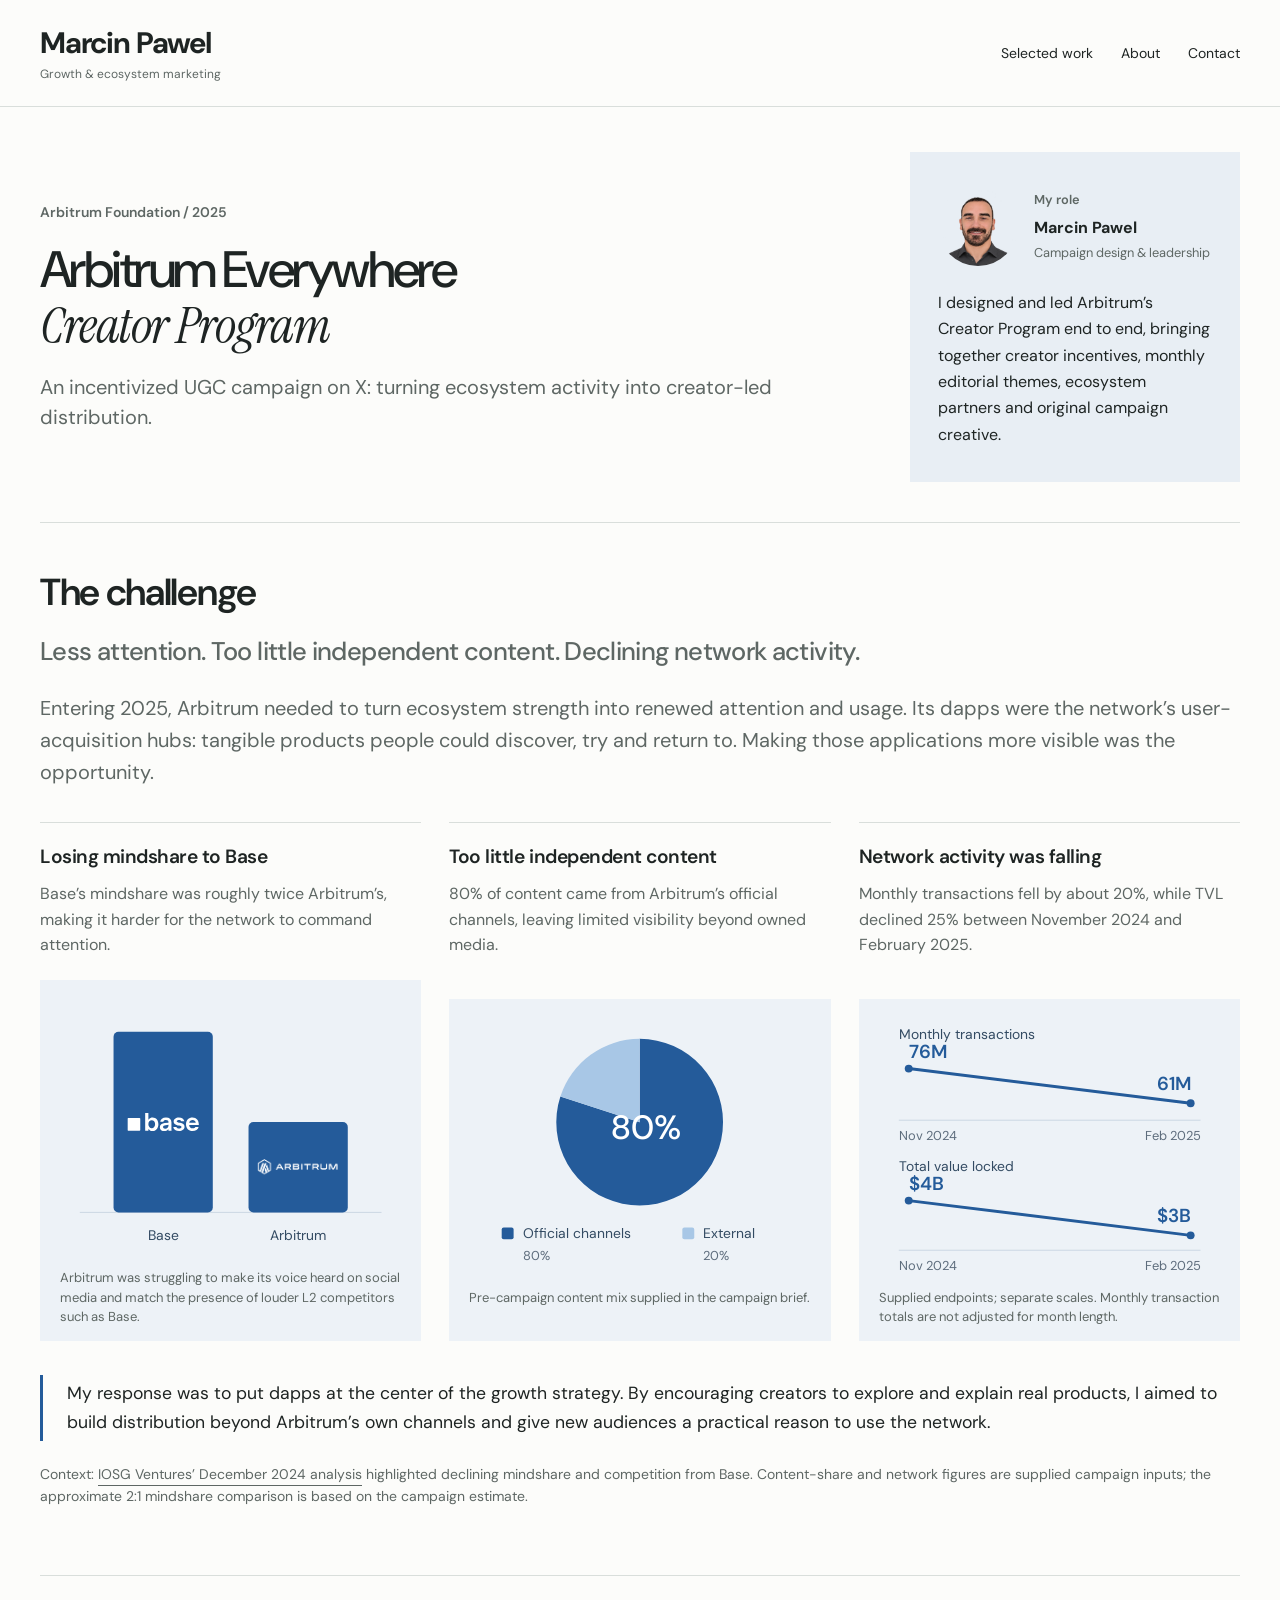
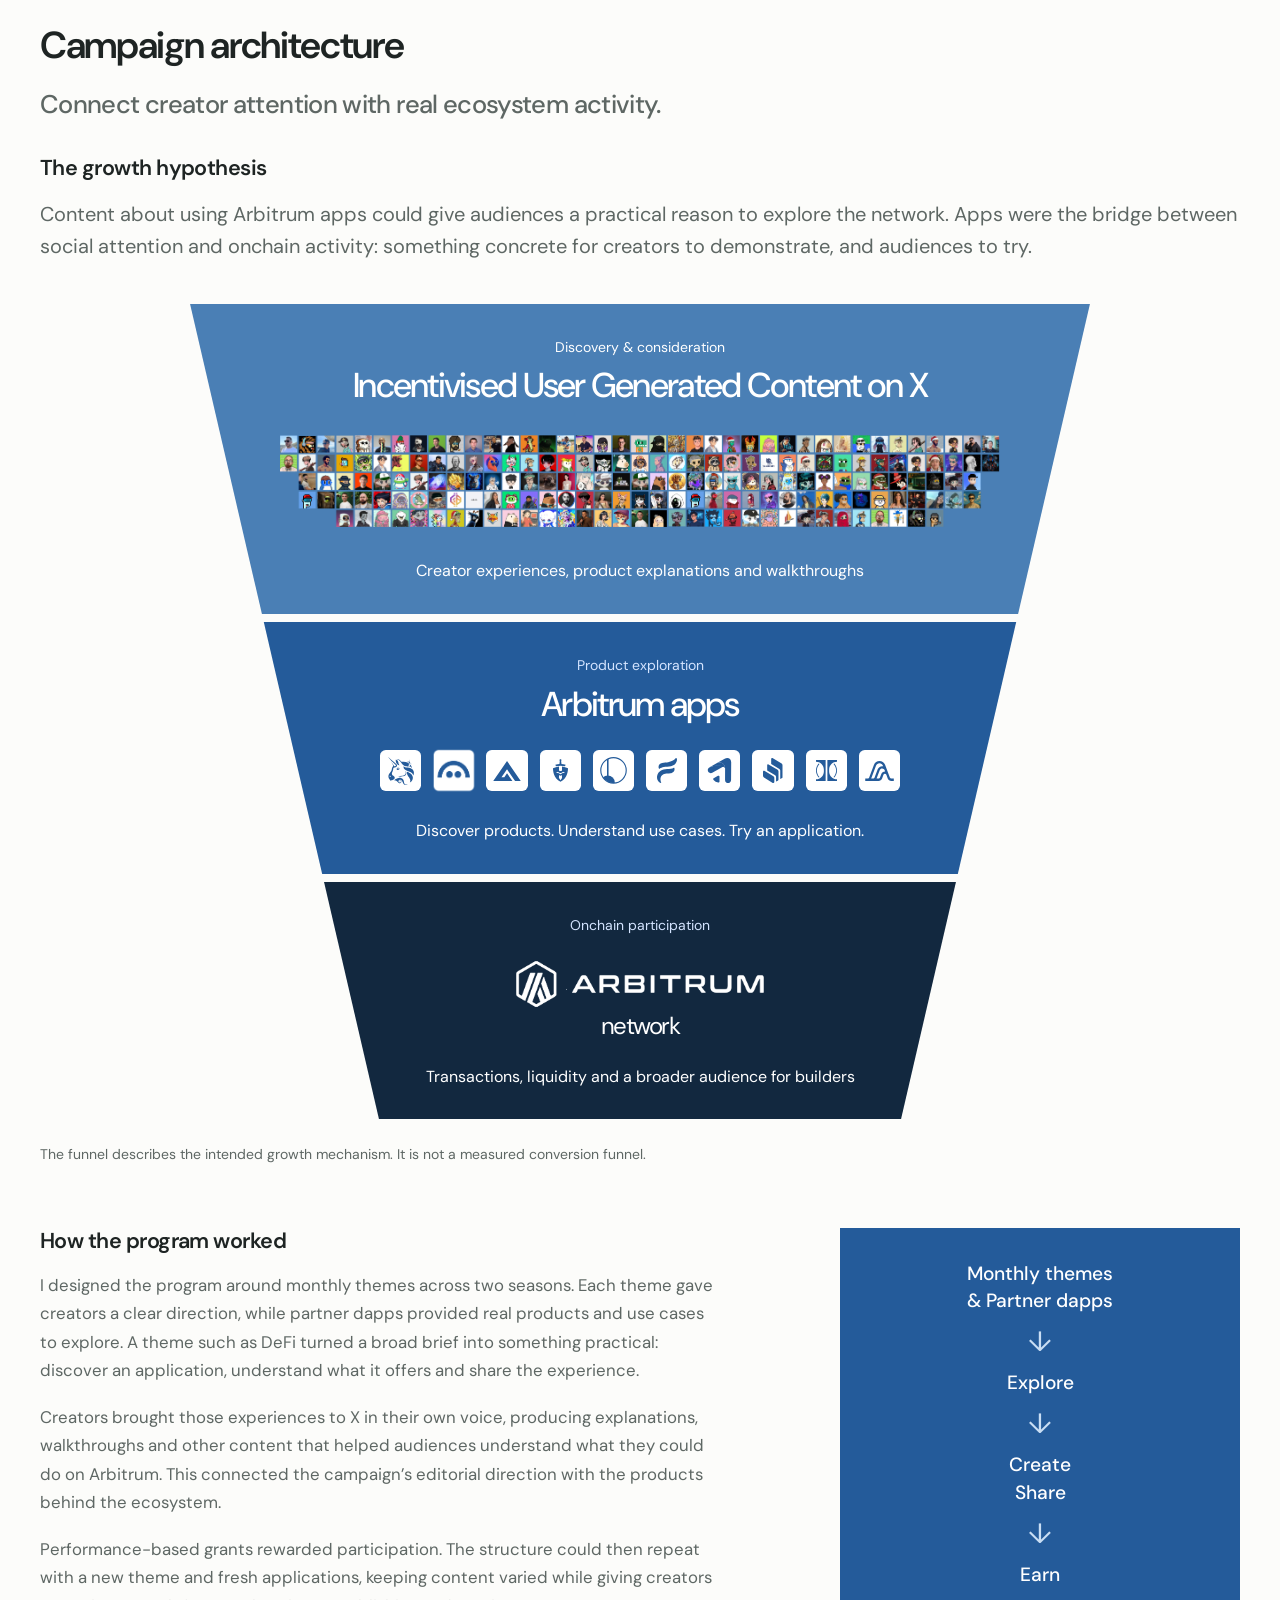
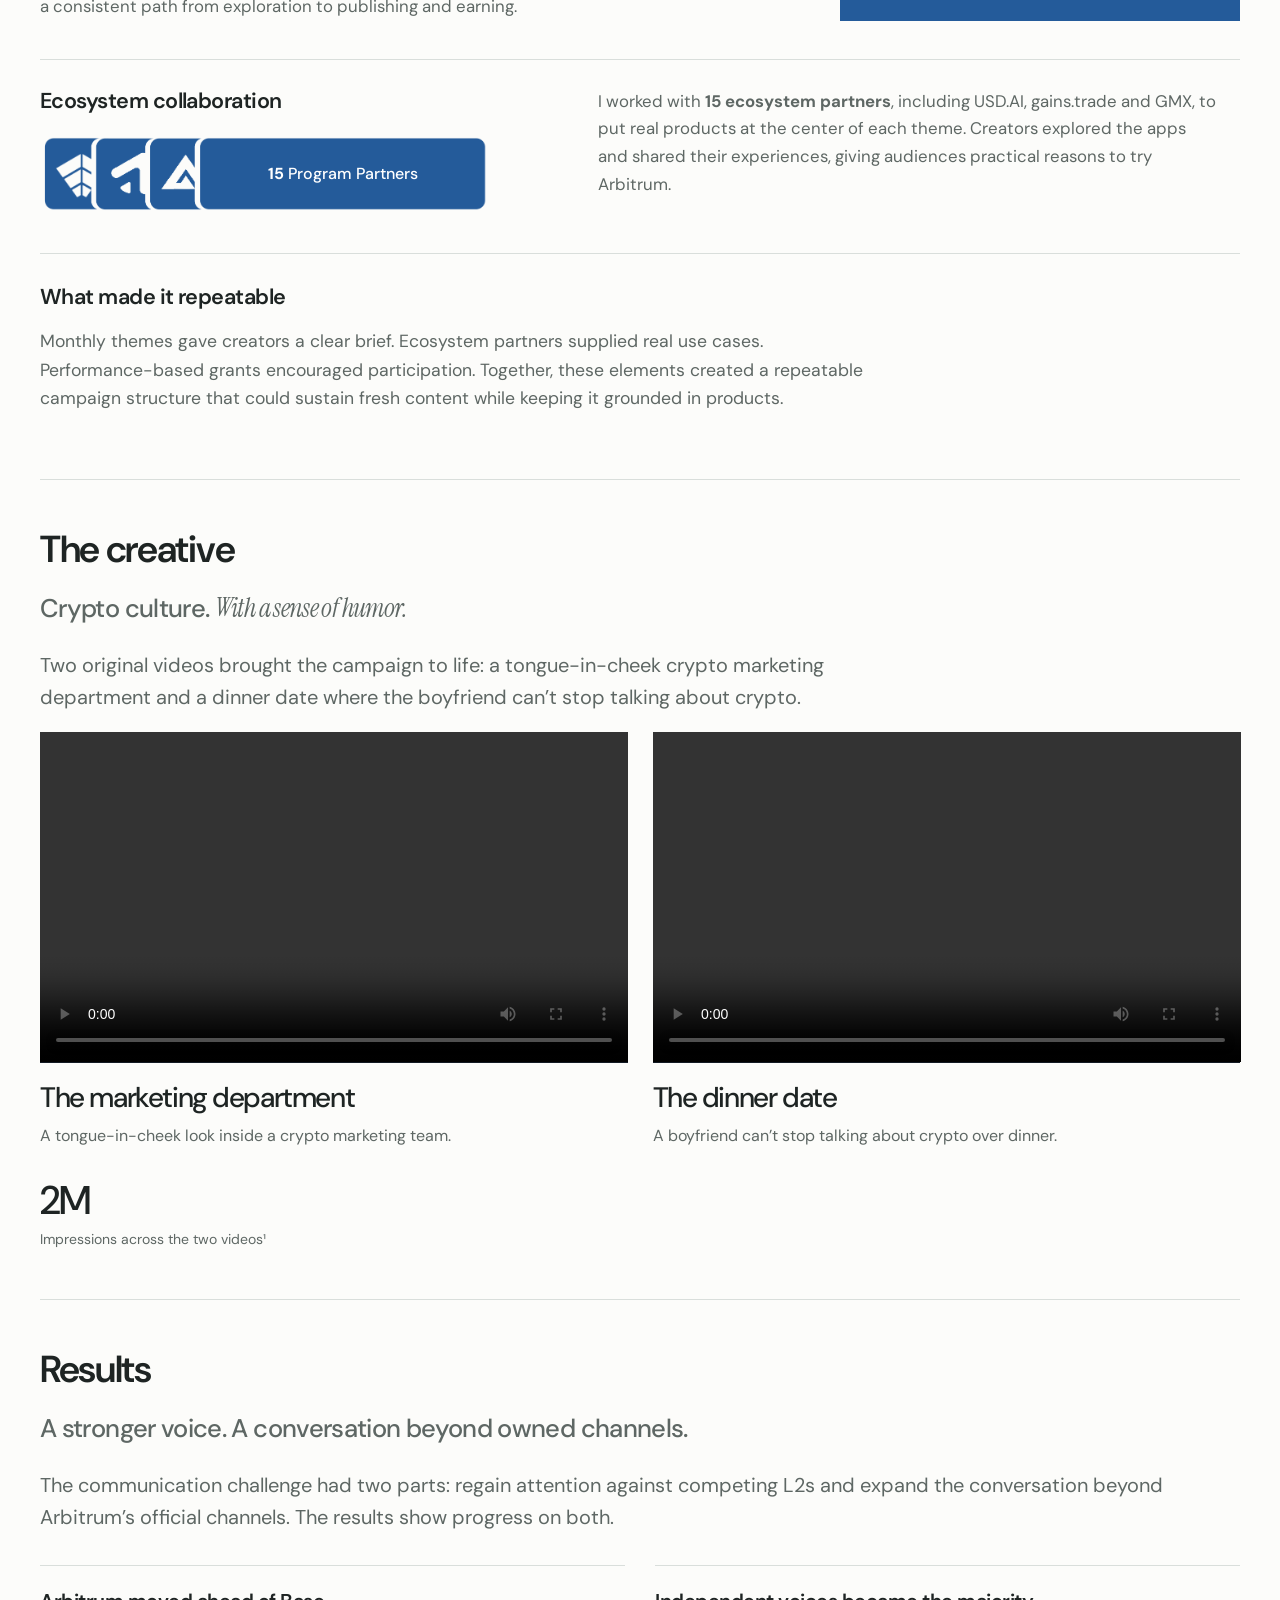
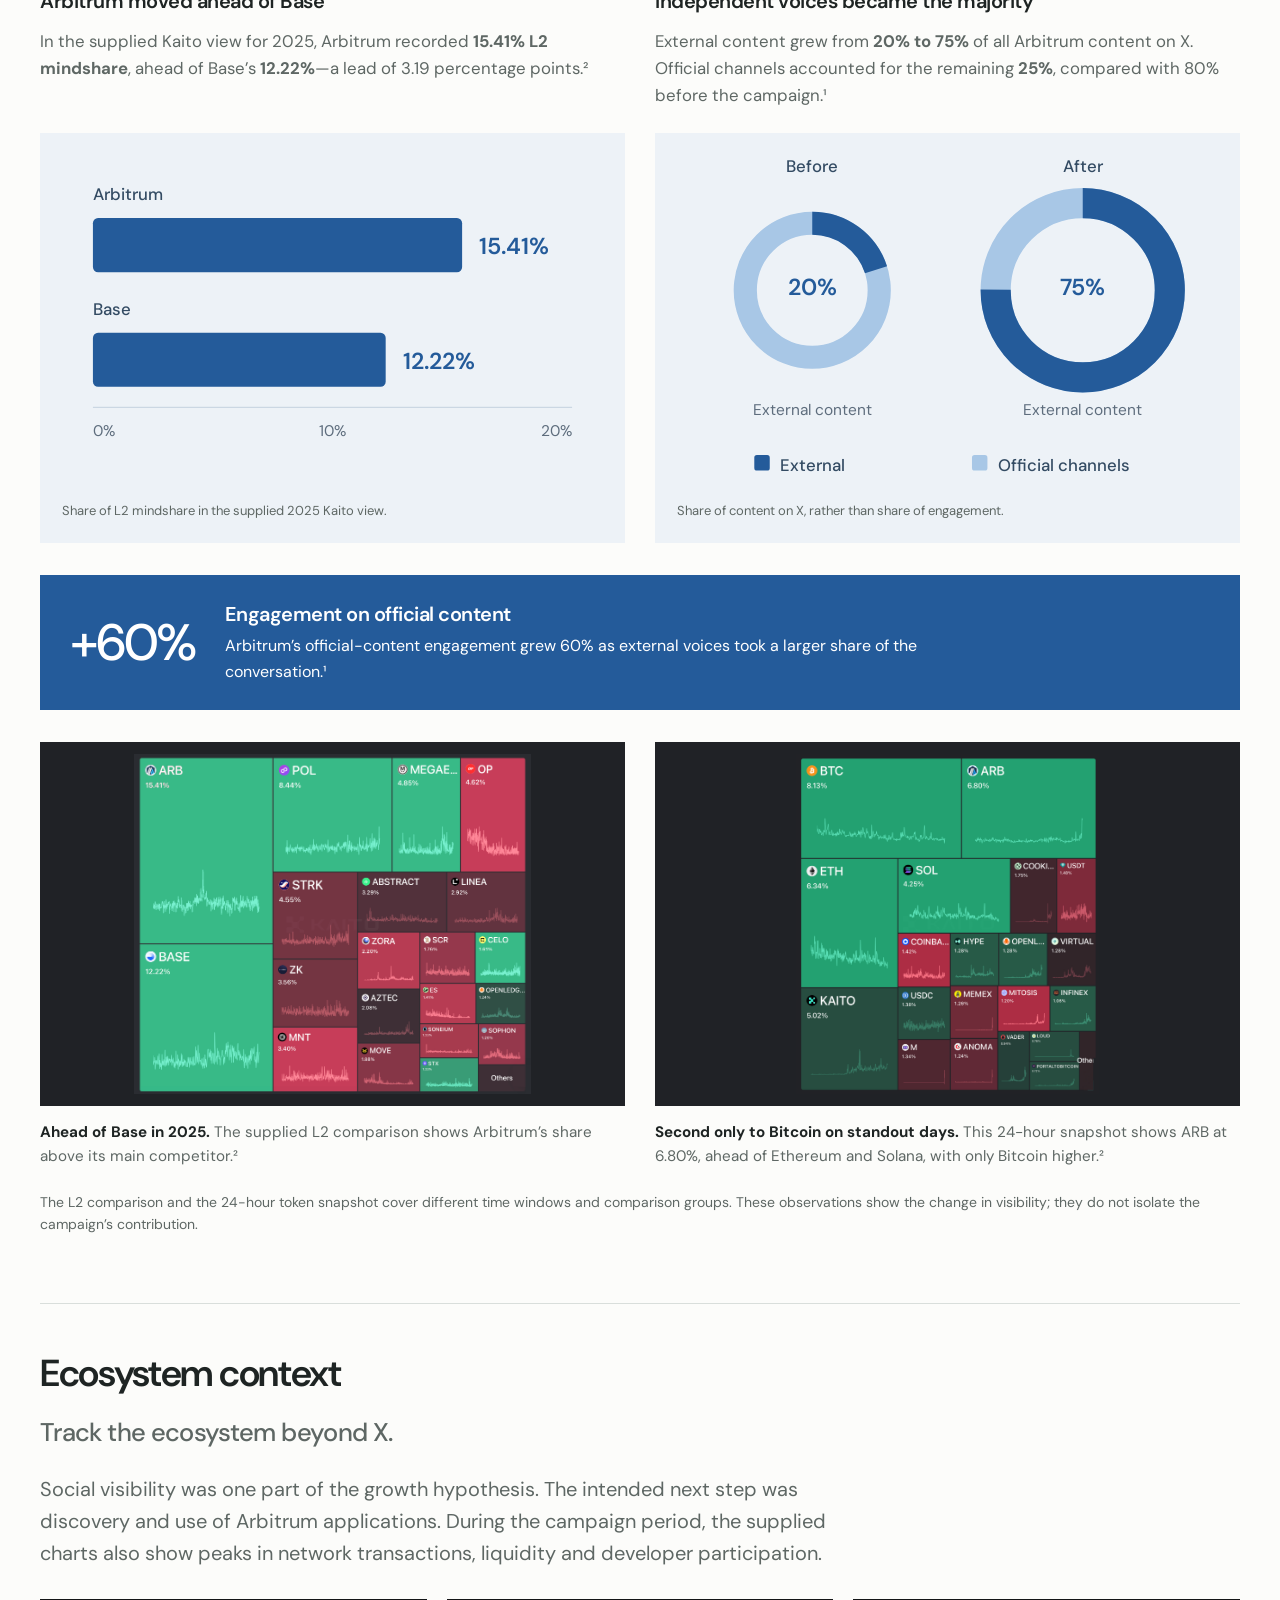
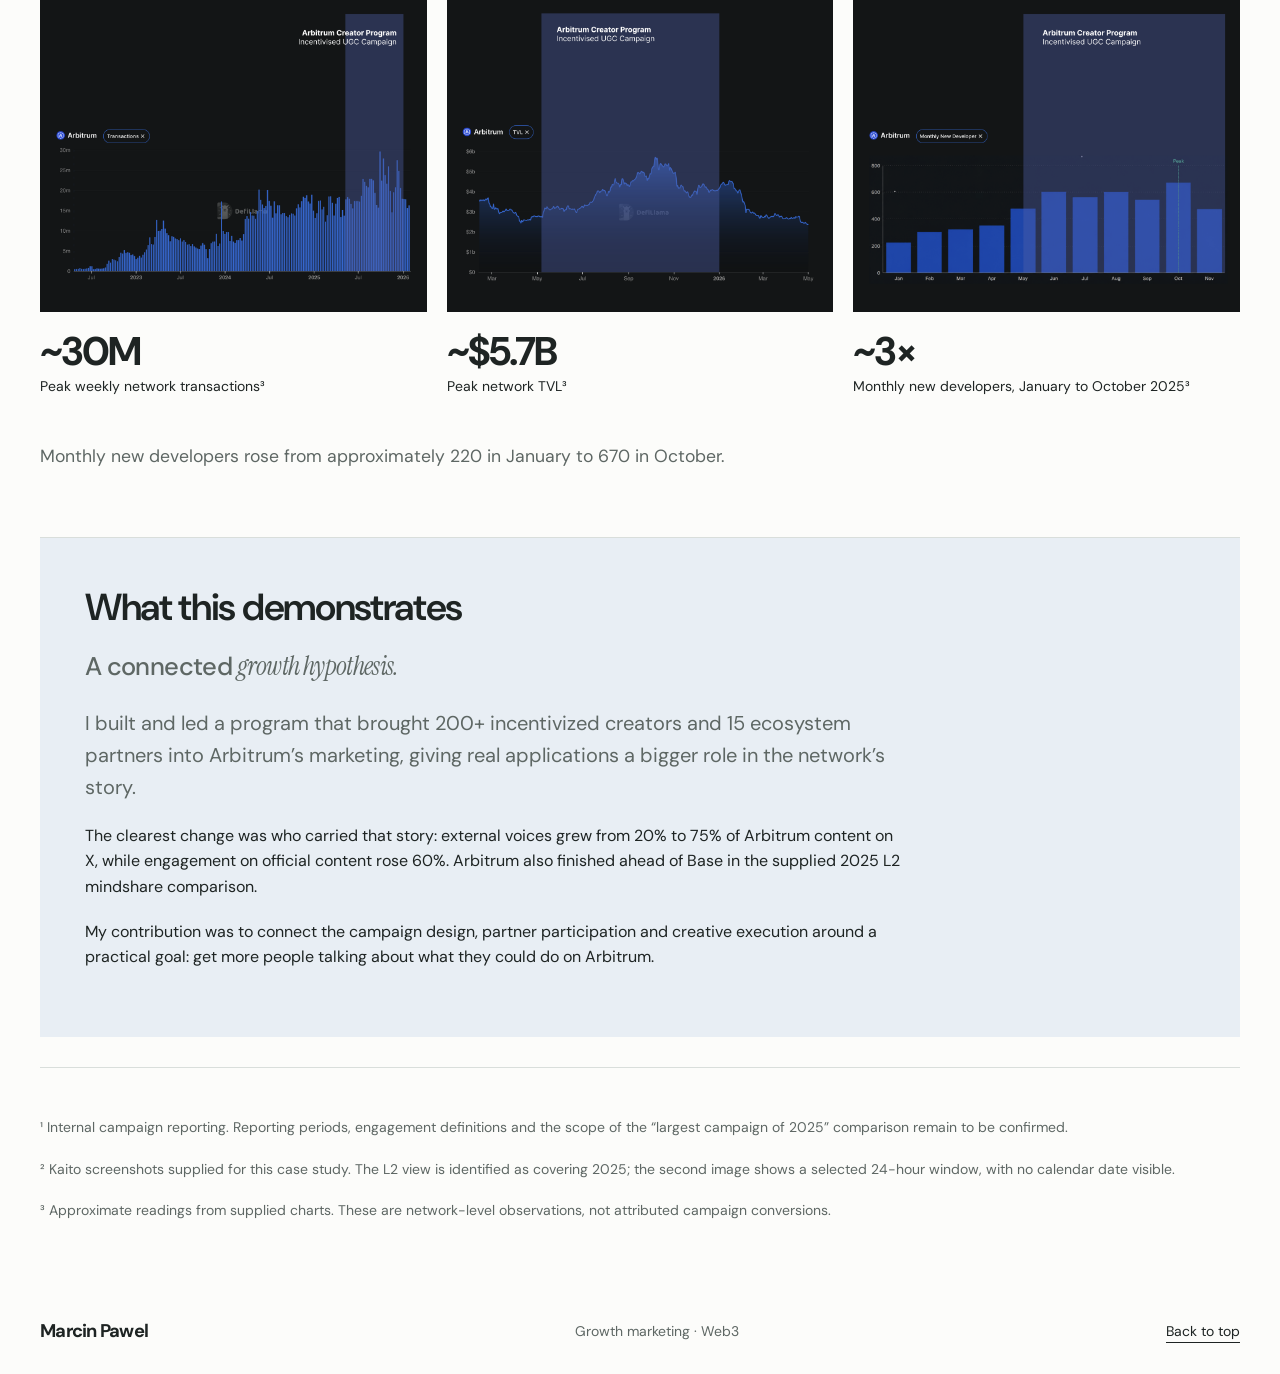
==== commit 819fcfef: "Add custom social sharing preview image" ====
--- a/work/arbitrum/index.html
+++ b/work/arbitrum/index.html
@@ -1,4 +1,4 @@
-<!doctype html><html lang="en-US"><head><meta charset="utf-8"><meta name="viewport" content="width=device-width, initial-scale=1"><meta name="description" content="Marcin Pawel — growth marketing, ecosystem partnerships and go-to-market execution."><title>Arbitrum Everywhere: Creator Program — Marcin Pawel</title><link rel="stylesheet" href="/style.css"></head><body id="top"><header class="nav wrap"><a class="brand" href="/">Marcin Pawel<span>Growth & ecosystem marketing</span></a><nav aria-label="Main"><a href="/#work">Selected work</a><a href="/#about">About</a><a href="/#contact">Contact</a></nav></header><main class="wrap case">
+<!doctype html><html lang="en-US"><head><meta charset="utf-8"><meta name="viewport" content="width=device-width, initial-scale=1"><meta name="description" content="Marcin Pawel — growth marketing, ecosystem partnerships and go-to-market execution."><title>Arbitrum Everywhere: Creator Program — Marcin Pawel</title><link rel="stylesheet" href="/style.css"><meta property="og:type" content="website"><meta property="og:site_name" content="Marcin Pawel"><meta property="og:title" content="Arbitrum Creator Program — Marcin Pawel"><meta property="og:description" content="How I designed and led Arbitrum’s creator program, connecting creator content with ecosystem applications."><meta property="og:url" content="https://marcinpawel.com/work/arbitrum/"><meta property="og:image" content="https://marcinpawel.com/assets/social-sharing-v1.jpg"><meta property="og:image:width" content="1200"><meta property="og:image:height" content="630"><meta property="og:image:alt" content="Marcin Pawel — Growth and ecosystem marketing"><meta name="twitter:card" content="summary_large_image"><meta name="twitter:title" content="Arbitrum Creator Program — Marcin Pawel"><meta name="twitter:description" content="How I designed and led Arbitrum’s creator program, connecting creator content with ecosystem applications."><meta name="twitter:image" content="https://marcinpawel.com/assets/social-sharing-v1.jpg"></head><body id="top"><header class="nav wrap"><a class="brand" href="/">Marcin Pawel<span>Growth & ecosystem marketing</span></a><nav aria-label="Main"><a href="/#work">Selected work</a><a href="/#about">About</a><a href="/#contact">Contact</a></nav></header><main class="wrap case">
 <section class="hero case-intro"><div class="case-intro-copy"><p class="eyebrow">Arbitrum Foundation / 2025</p><h1>Arbitrum Everywhere<br><em>Creator Program</em></h1><p class="lead case-subtitle">An incentivized UGC campaign on X: turning ecosystem activity into creator-led distribution.</p></div><aside class="case-role-card" aria-label="My role"><div class="case-role-person"><img src="/assets/marcin-role-portrait.png" alt="Marcin Pawel"><div><p class="eyebrow">My role</p><strong>Marcin Pawel</strong><span>Campaign design &amp; leadership</span></div></div><p>I designed and led Arbitrum’s Creator Program end to end, bringing together creator incentives, monthly editorial themes, ecosystem partners and original campaign creative.</p></aside></section>
 <section class="section challenge-section"><h2 class="case-section-title">The challenge</h2><h3 class="case-section-deck">Less attention. Too little independent content. Declining network activity.</h3><p class="lead challenge-intro">Entering 2025, Arbitrum needed to turn ecosystem strength into renewed attention and usage. Its dapps were the network’s user-acquisition hubs: tangible products people could discover, try and return to. Making those applications more visible was the opportunity.</p>
 <div class="challenge-grid">
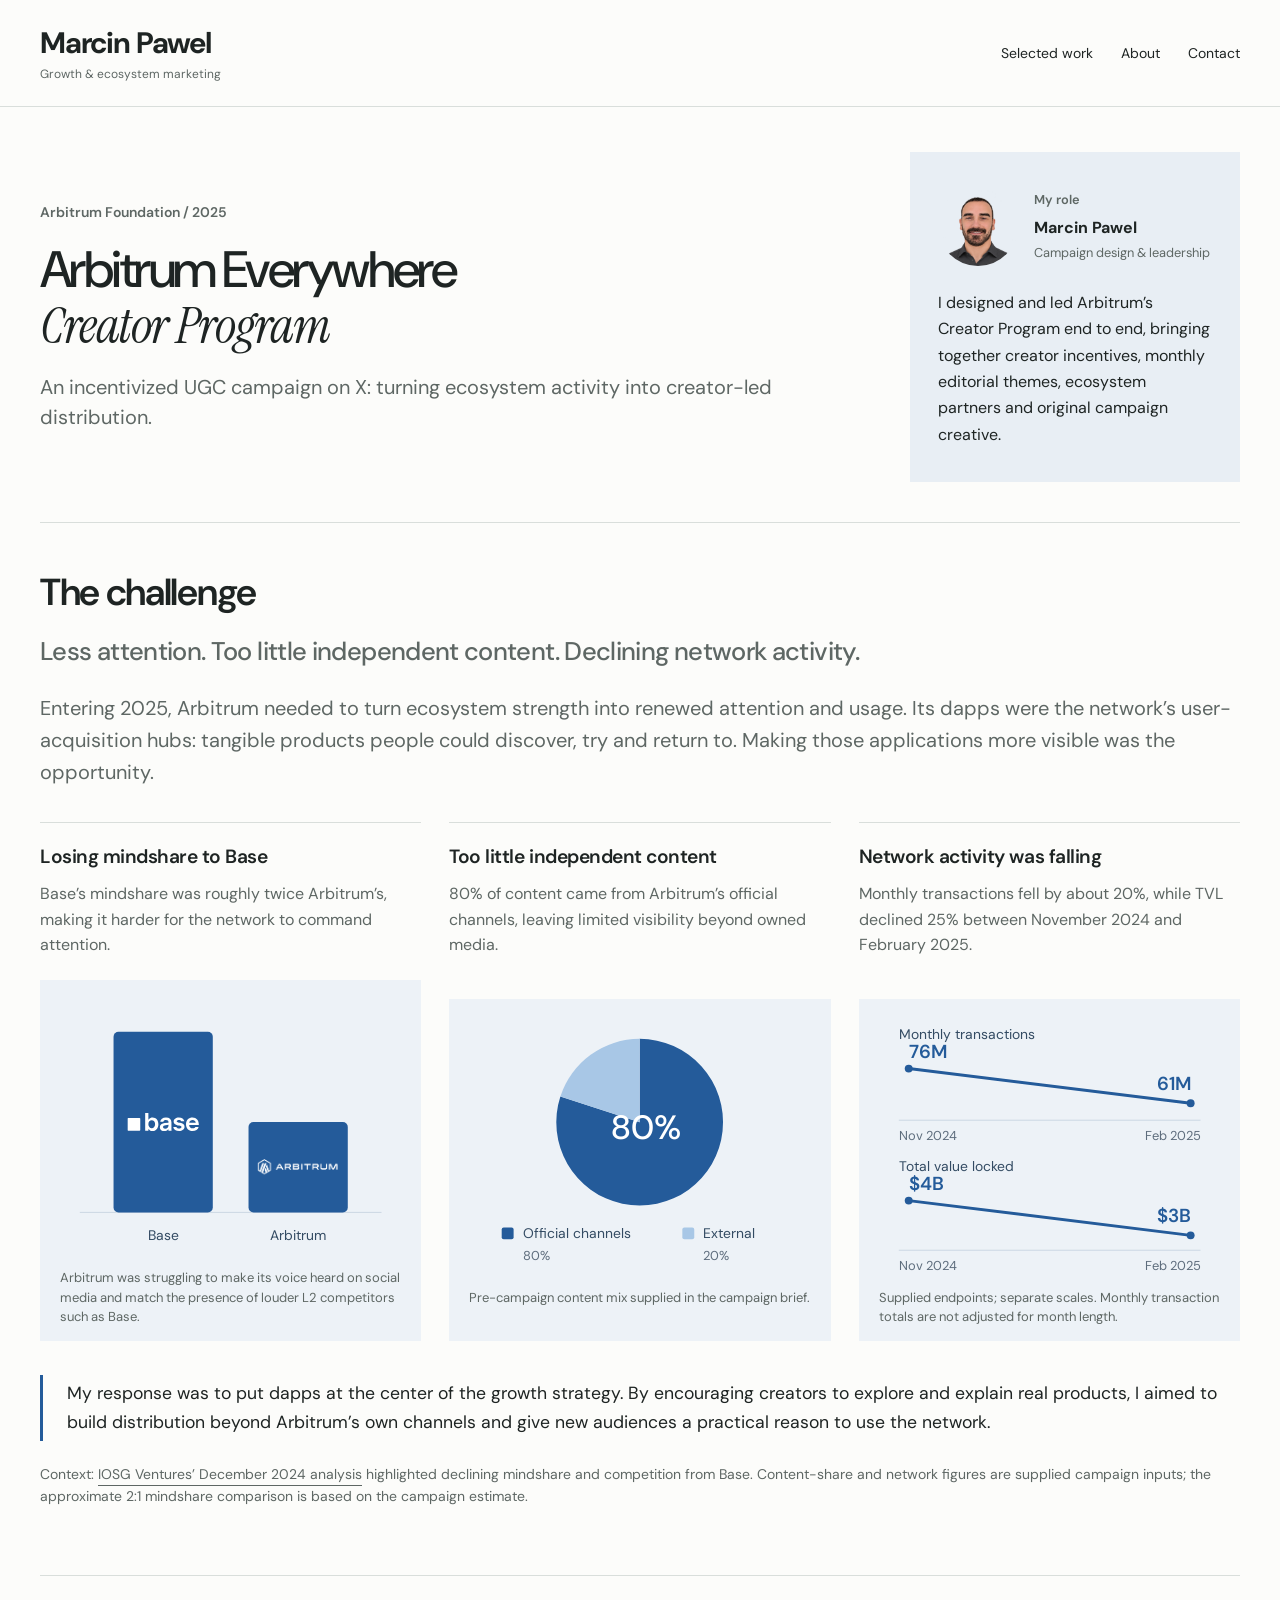
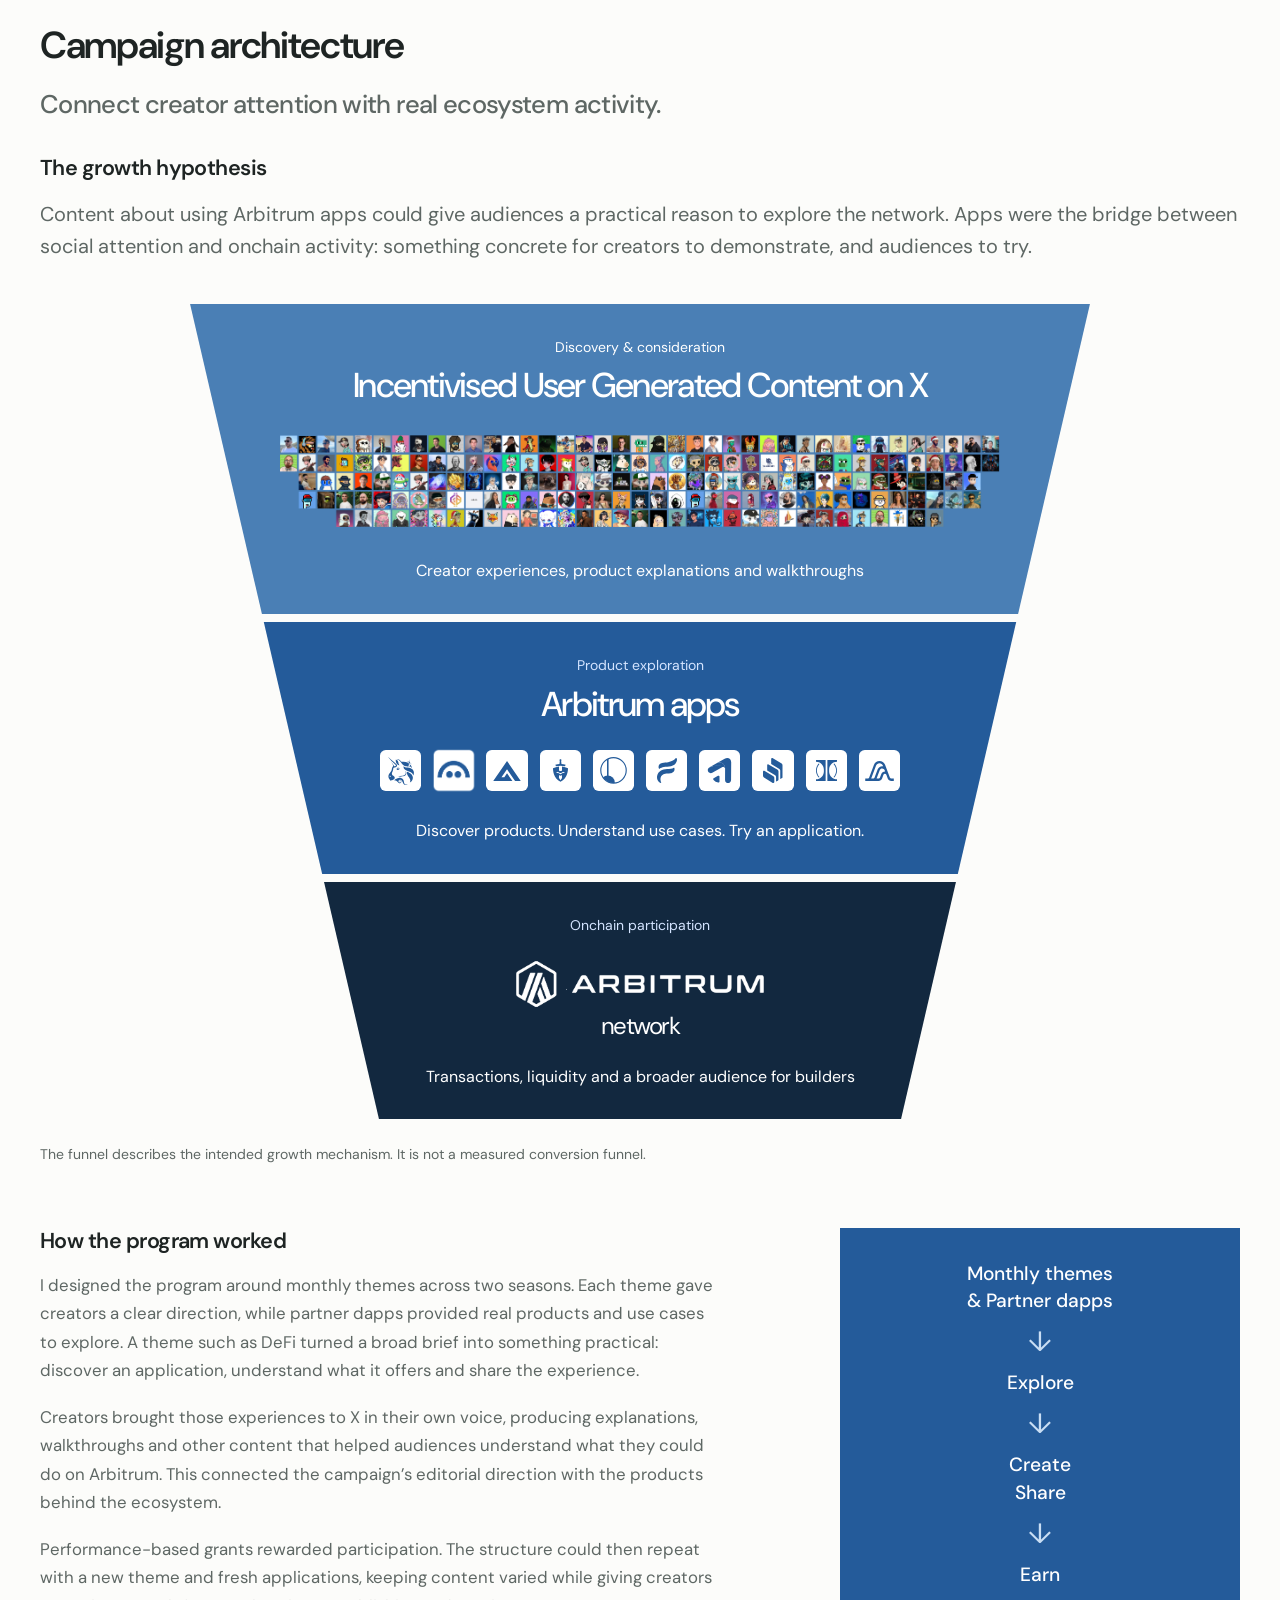
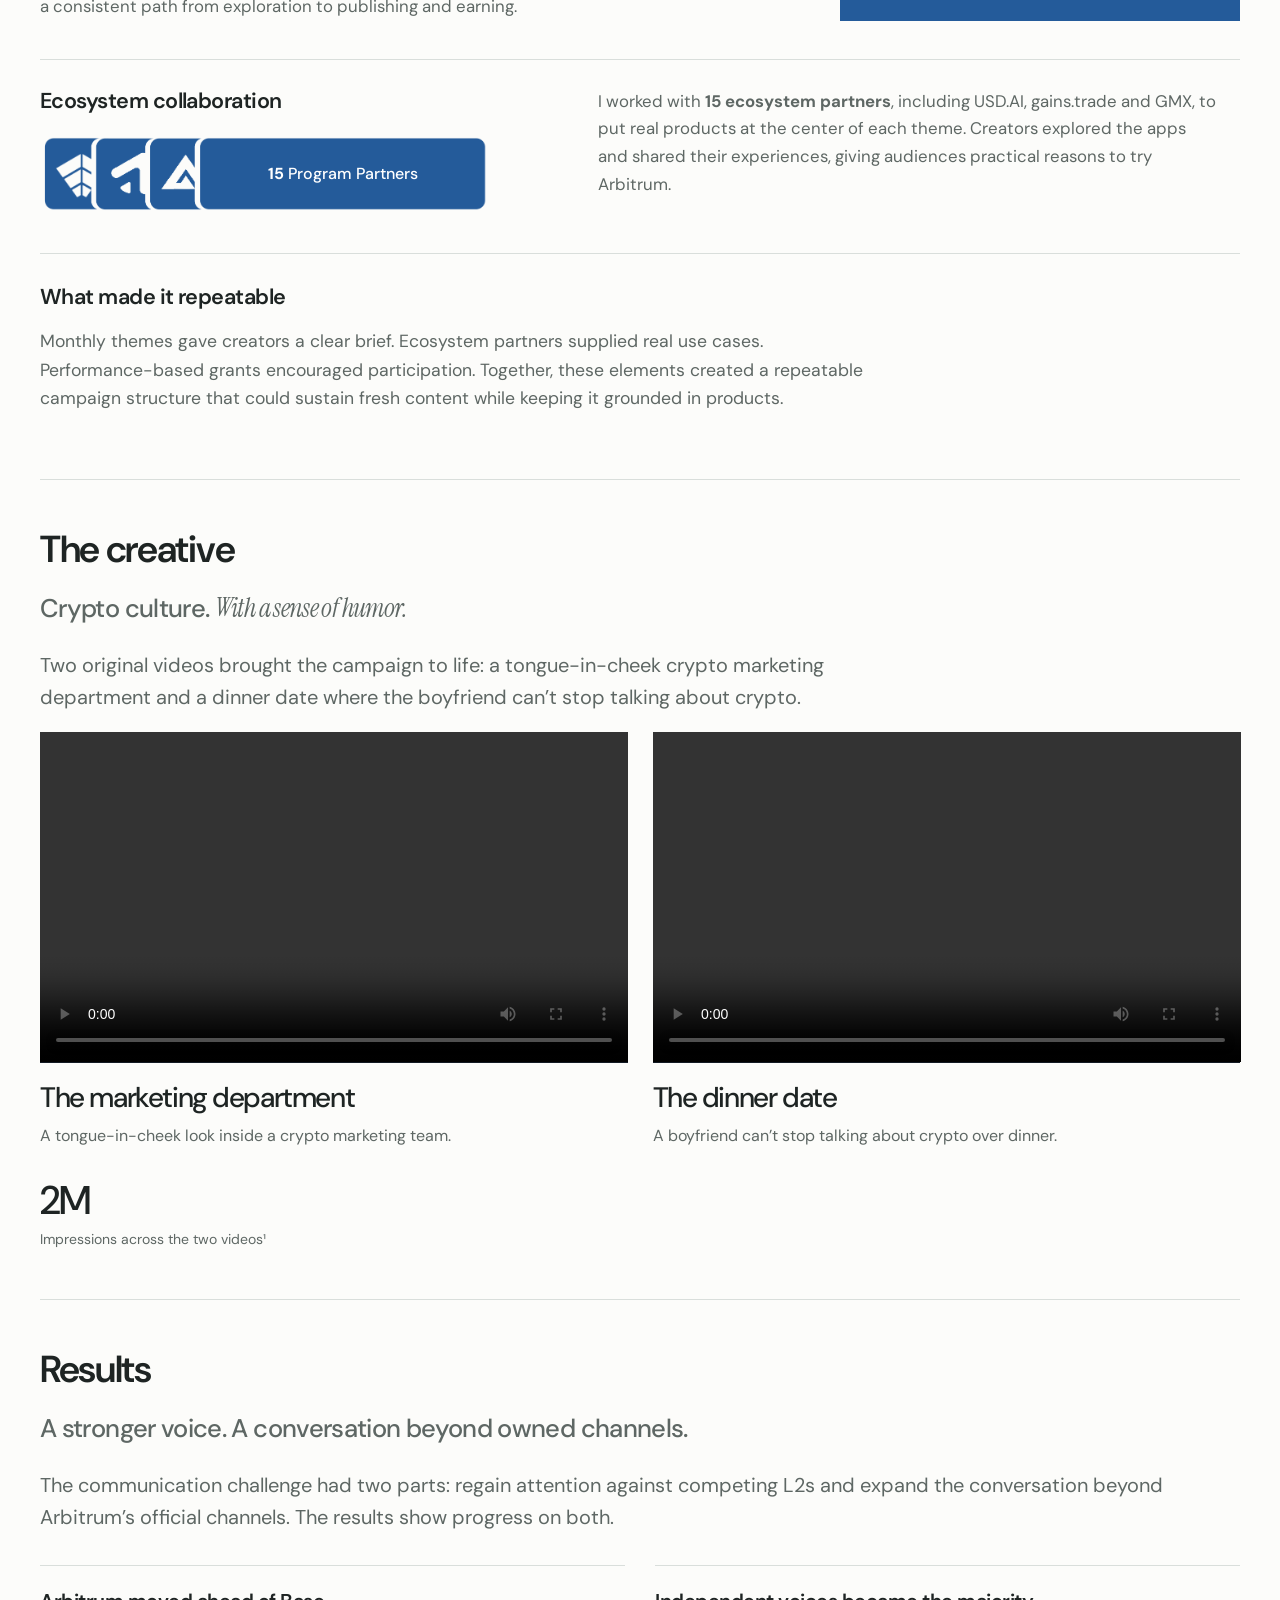
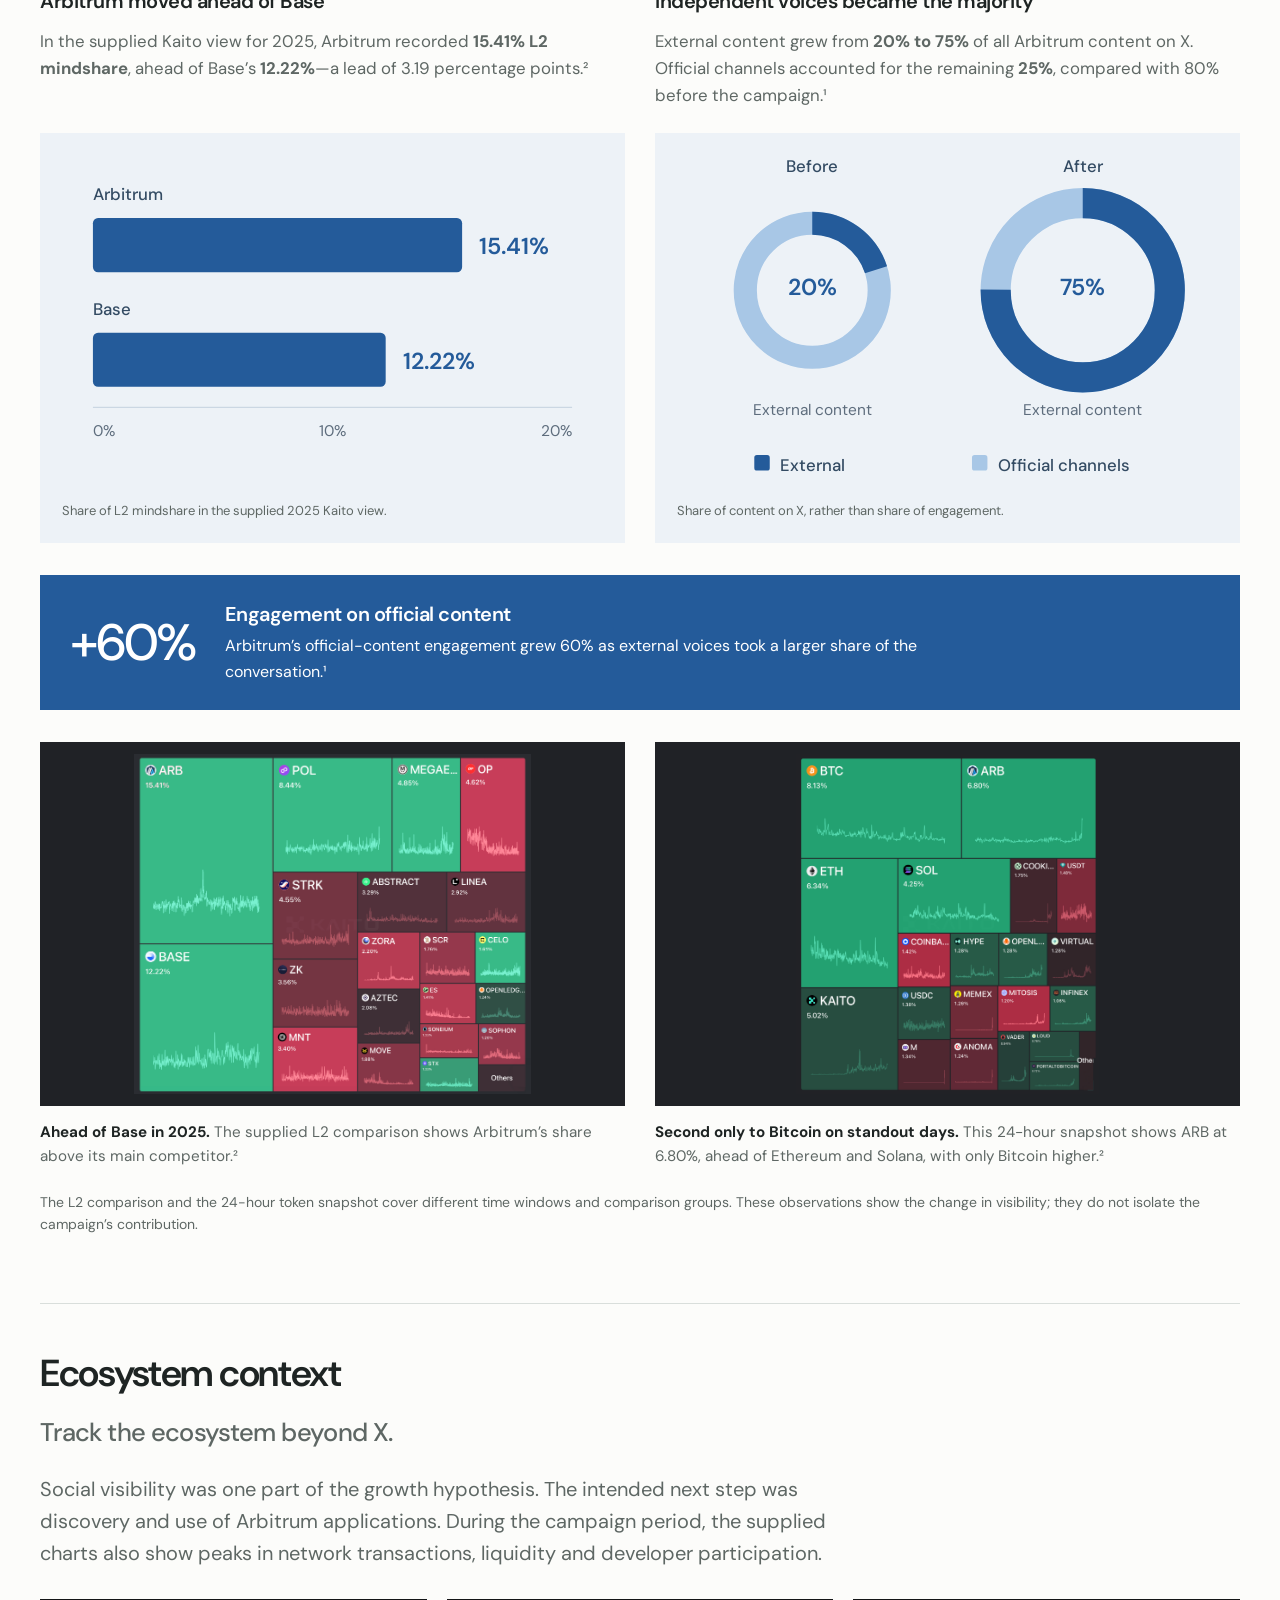
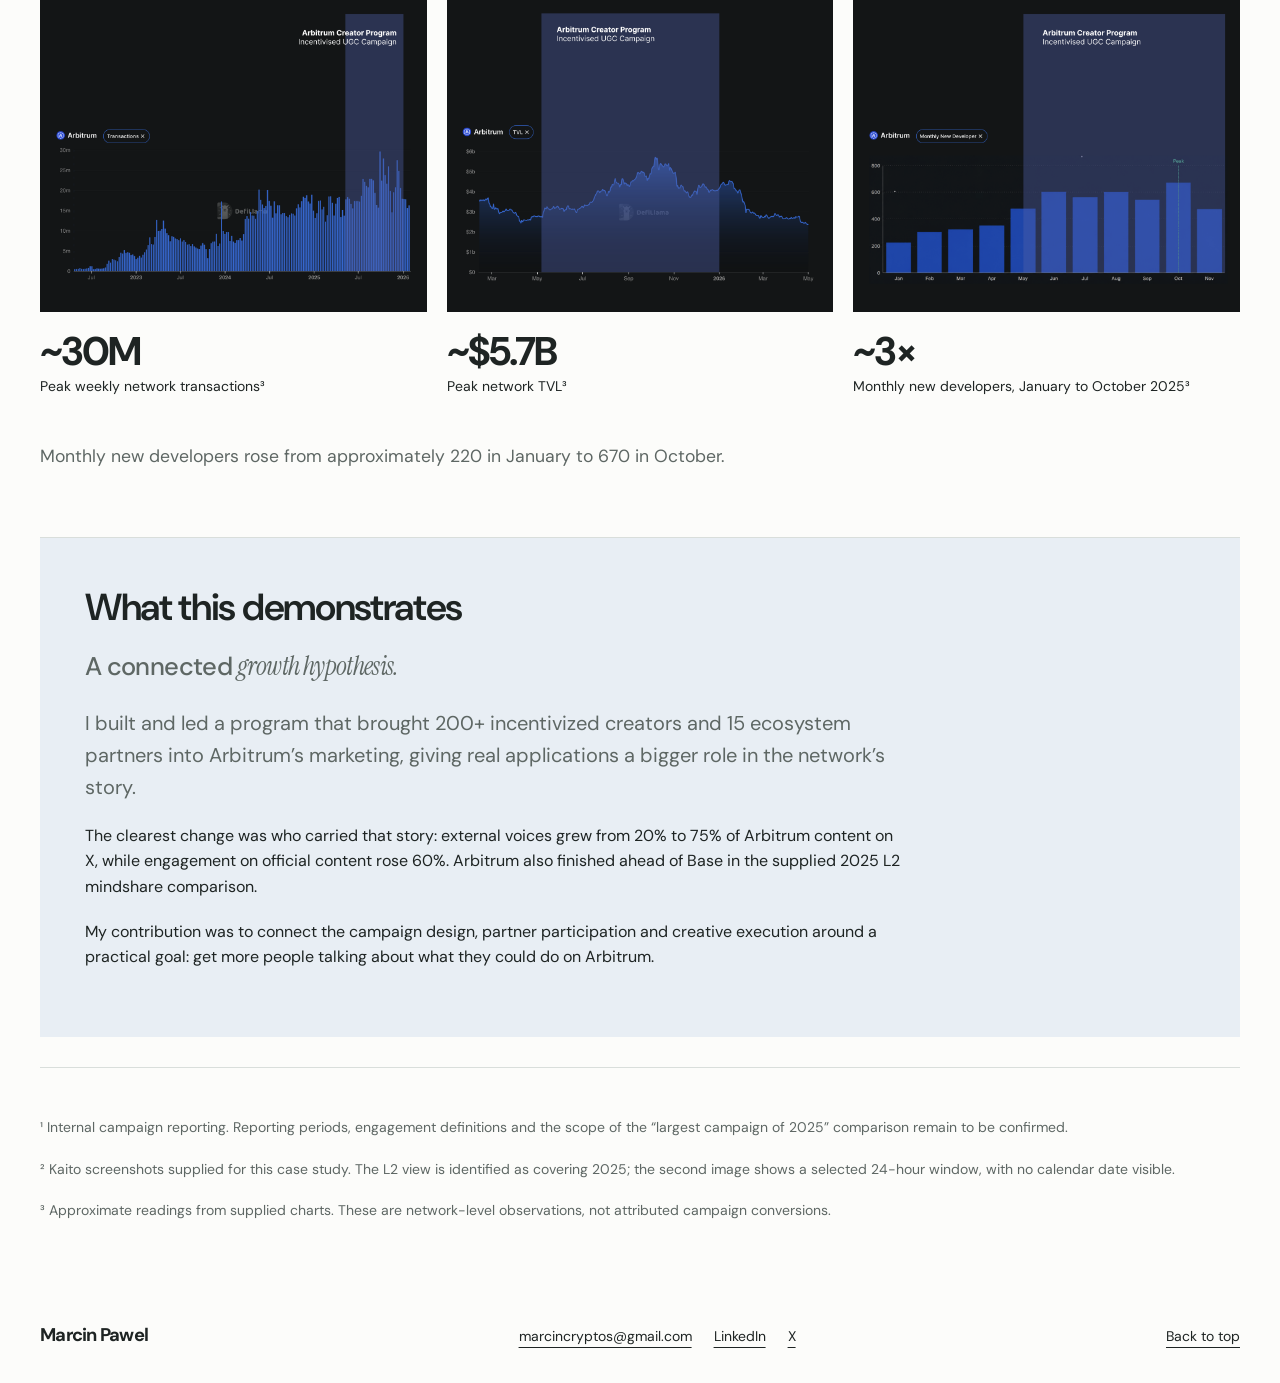
==== commit 89857c09: "Improve mobile portrait and logo sizing and add contact links" ====
--- a/work/arbitrum/index.html
+++ b/work/arbitrum/index.html
@@ -17,4 +17,4 @@
 <div class="charts"><figure><a href="/assets/ecosystem-transactions.png"><img loading="lazy" src="/assets/ecosystem-transactions.png" alt="Weekly Arbitrum transactions peaking near 30 million during the campaign."></a><figcaption><strong>~30M</strong> Peak weekly network transactions³</figcaption></figure><figure><a href="/assets/ecosystem-tvl.png"><img loading="lazy" src="/assets/ecosystem-tvl.png" alt="Arbitrum TVL peaking near 5.7 billion dollars during the campaign."></a><figcaption><strong>~$5.7B</strong> Peak network TVL³</figcaption></figure><figure><a href="/assets/ecosystem-developers.png"><img loading="lazy" src="/assets/ecosystem-developers.png" alt="Monthly new developers rose from about 220 in January to 670 in October 2025."></a><figcaption><strong>~3×</strong> Monthly new developers, January to October 2025³</figcaption></figure></div><p class="case-body">Monthly new developers rose from approximately 220 in January to 670 in October.</p></section>
 <section class="section case-takeaway"><h2 class="case-section-title">What this demonstrates</h2><h3 class="case-section-deck">A connected <em>growth hypothesis.</em></h3><p class="lead">I built and led a program that brought 200+ incentivized creators and 15 ecosystem partners into Arbitrum’s marketing, giving real applications a bigger role in the network’s story.</p><p>The clearest change was who carried that story: external voices grew from 20% to 75% of Arbitrum content on X, while engagement on official content rose 60%. Arbitrum also finished ahead of Base in the supplied 2025 L2 mindshare comparison.</p><p>My contribution was to connect the campaign design, partner participation and creative execution around a practical goal: get more people talking about what they could do on Arbitrum.</p></section>
 <section class="section sources"><p>¹ Internal campaign reporting. Reporting periods, engagement definitions and the scope of the “largest campaign of 2025” comparison remain to be confirmed.</p><p>² Kaito screenshots supplied for this case study. The L2 view is identified as covering 2025; the second image shows a selected 24-hour window, with no calendar date visible.</p><p>³ Approximate readings from supplied charts. These are network-level observations, not attributed campaign conversions.</p></section>
-</main><footer class="wrap"><a class="brand" href="/">Marcin Pawel</a><p>Growth marketing · Web3</p><a href="#top">Back to top</a></footer><script src="/site.js"></script></body></html>+</main><footer class="wrap"><a class="brand" href="/">Marcin Pawel</a><div class="social-links" aria-label="Contact and social profiles"><a href="mailto:marcincryptos@gmail.com">marcincryptos@gmail.com</a><a href="https://www.linkedin.com/in/marcin-pawel/" target="_blank" rel="noopener noreferrer">LinkedIn</a><a href="https://x.com/MarcinPress" target="_blank" rel="noopener noreferrer">X</a></div><a href="#top">Back to top</a></footer><script src="/site.js"></script></body></html>
--- a/style.css
+++ b/style.css
@@ -126,3 +126,6 @@
 .case .challenge-section>.challenge-conclusion,.case .challenge-section>.challenge-sources{width:100%;max-width:none}
 
 .case .campaign-architecture>.case-section-title,.case .campaign-architecture>.case-section-deck,.case .campaign-architecture>.architecture-subsection>.lead,.case .results-section>.case-section-title,.case .results-section>.case-section-deck,.case .results-section>.lead{width:100%;max-width:none}
+
+.social-links{display:flex;flex-wrap:wrap;align-items:center;gap:16px 28px}.contact .social-links{margin-top:28px;font-size:1.1rem}.social-links a{padding:8px 0;overflow-wrap:anywhere}footer .social-links{font-size:.875rem;gap:12px 22px}
+@media(max-width:620px){.hero-background .hero .portrait{max-width:340px}.company-strip .company-logo{overflow:hidden;height:64px}.company-strip .company-logo img{max-height:none;max-width:none;height:auto;flex-shrink:0}.company-strip .arbitrum-logo img{width:190px}.company-strip .axelar-logo img{width:120px}.company-strip .prime-logo img{width:220px}.company-strip .salt-logo img{width:120px;max-width:none}.contact .social-links{gap:12px 24px}.contact .social-links a:first-child{flex-basis:100%}footer .social-links{flex-basis:100%}}
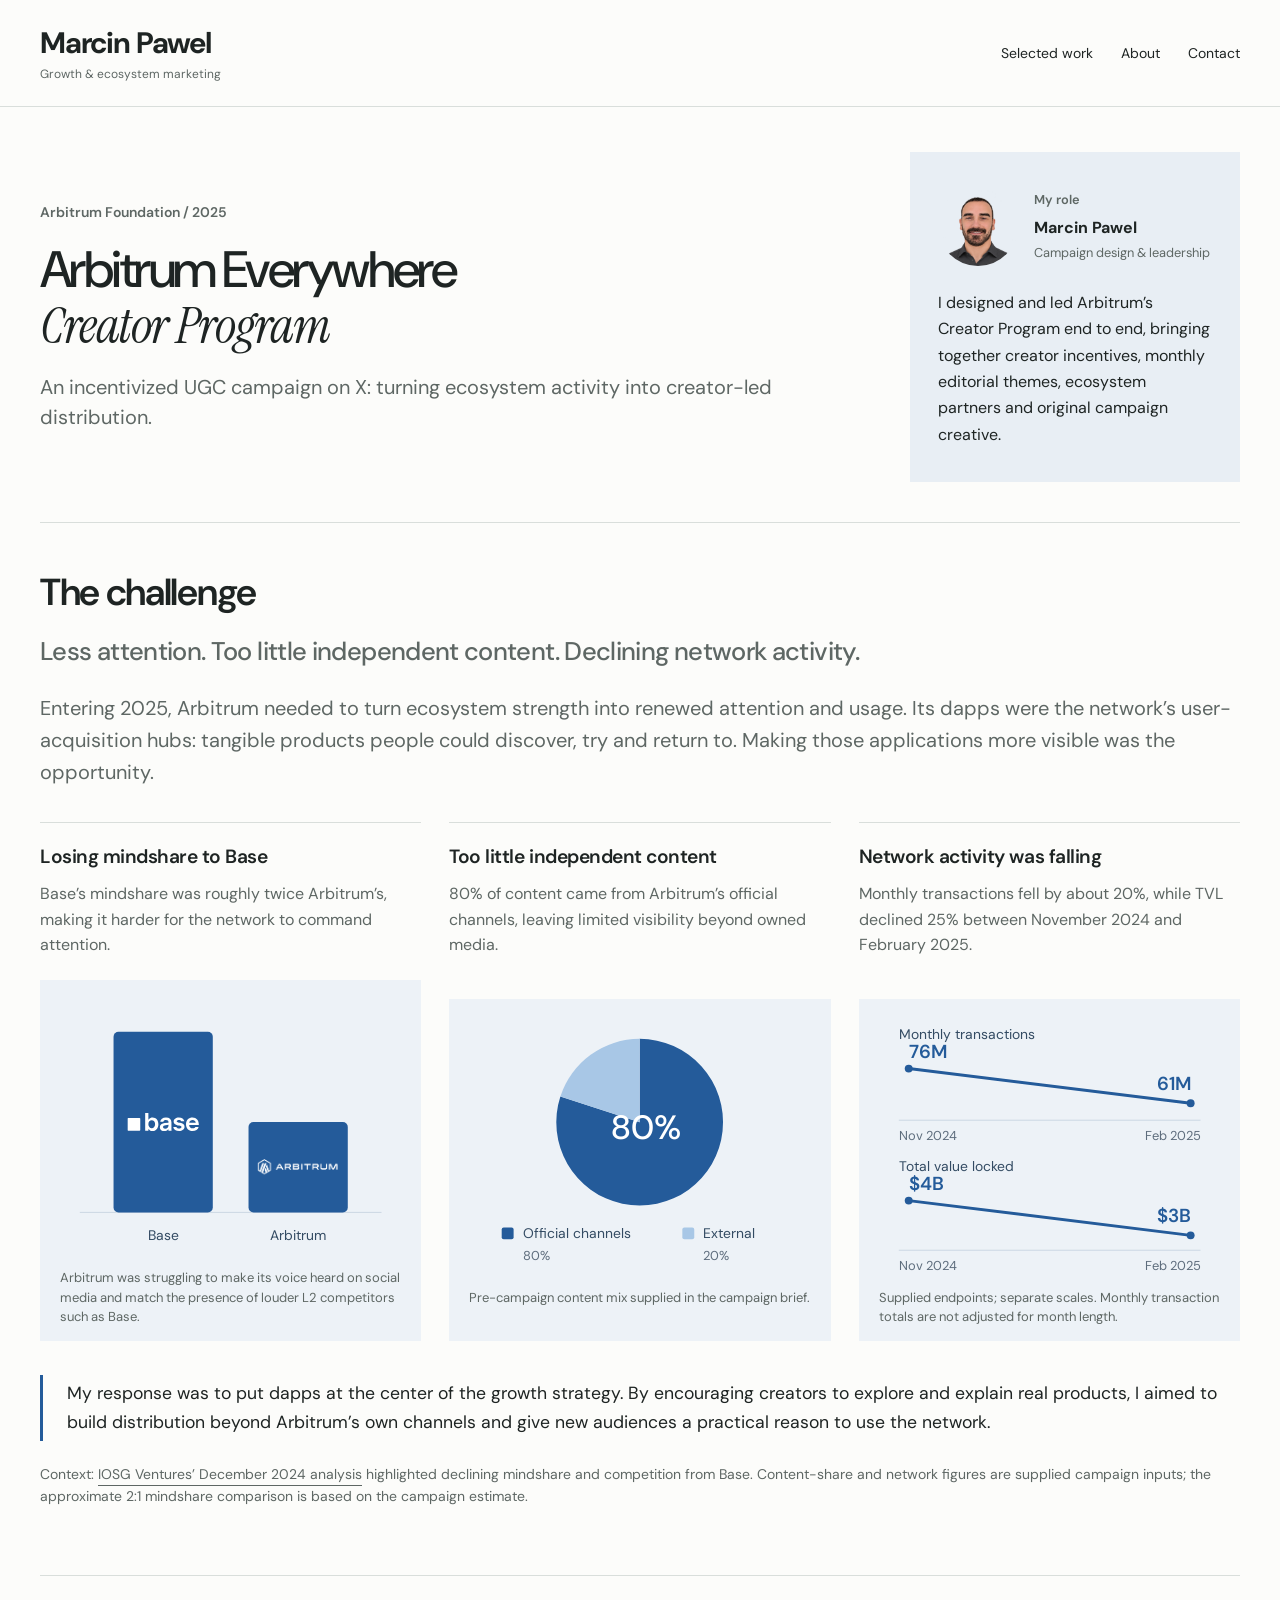
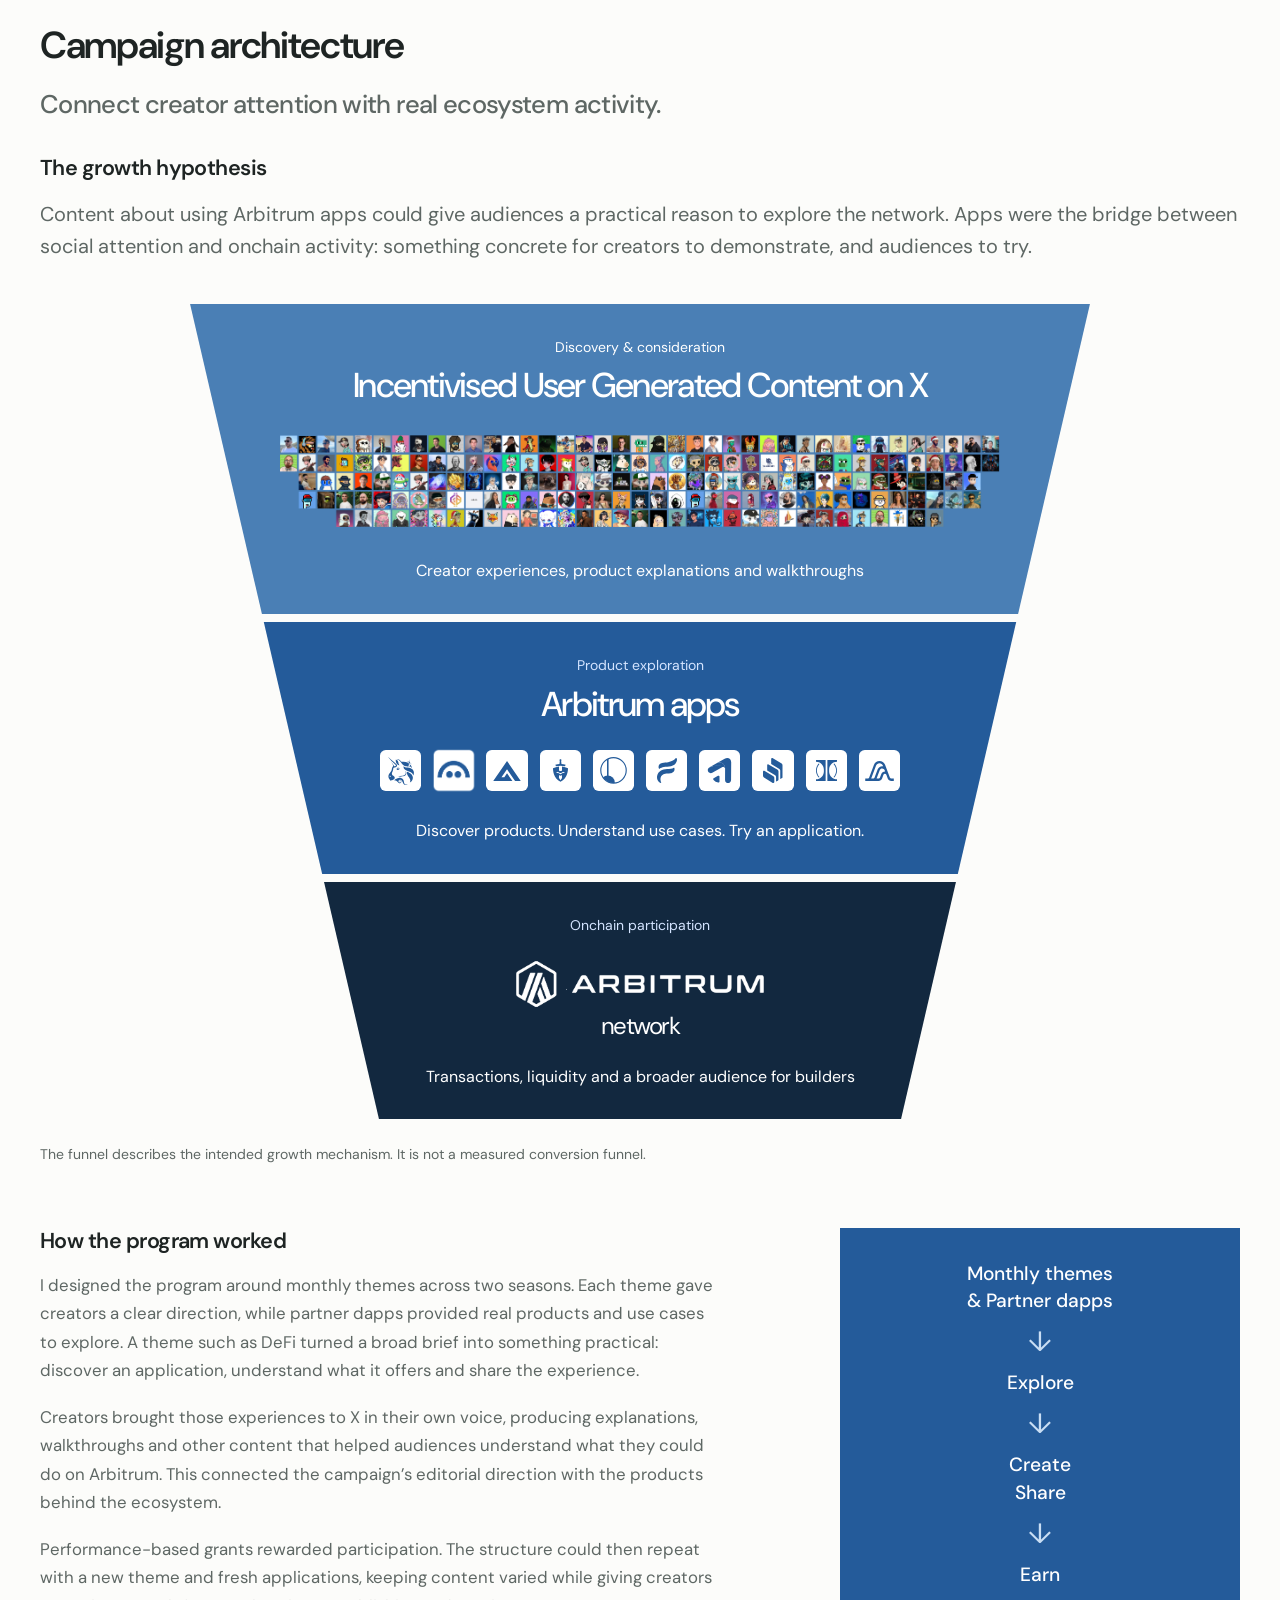
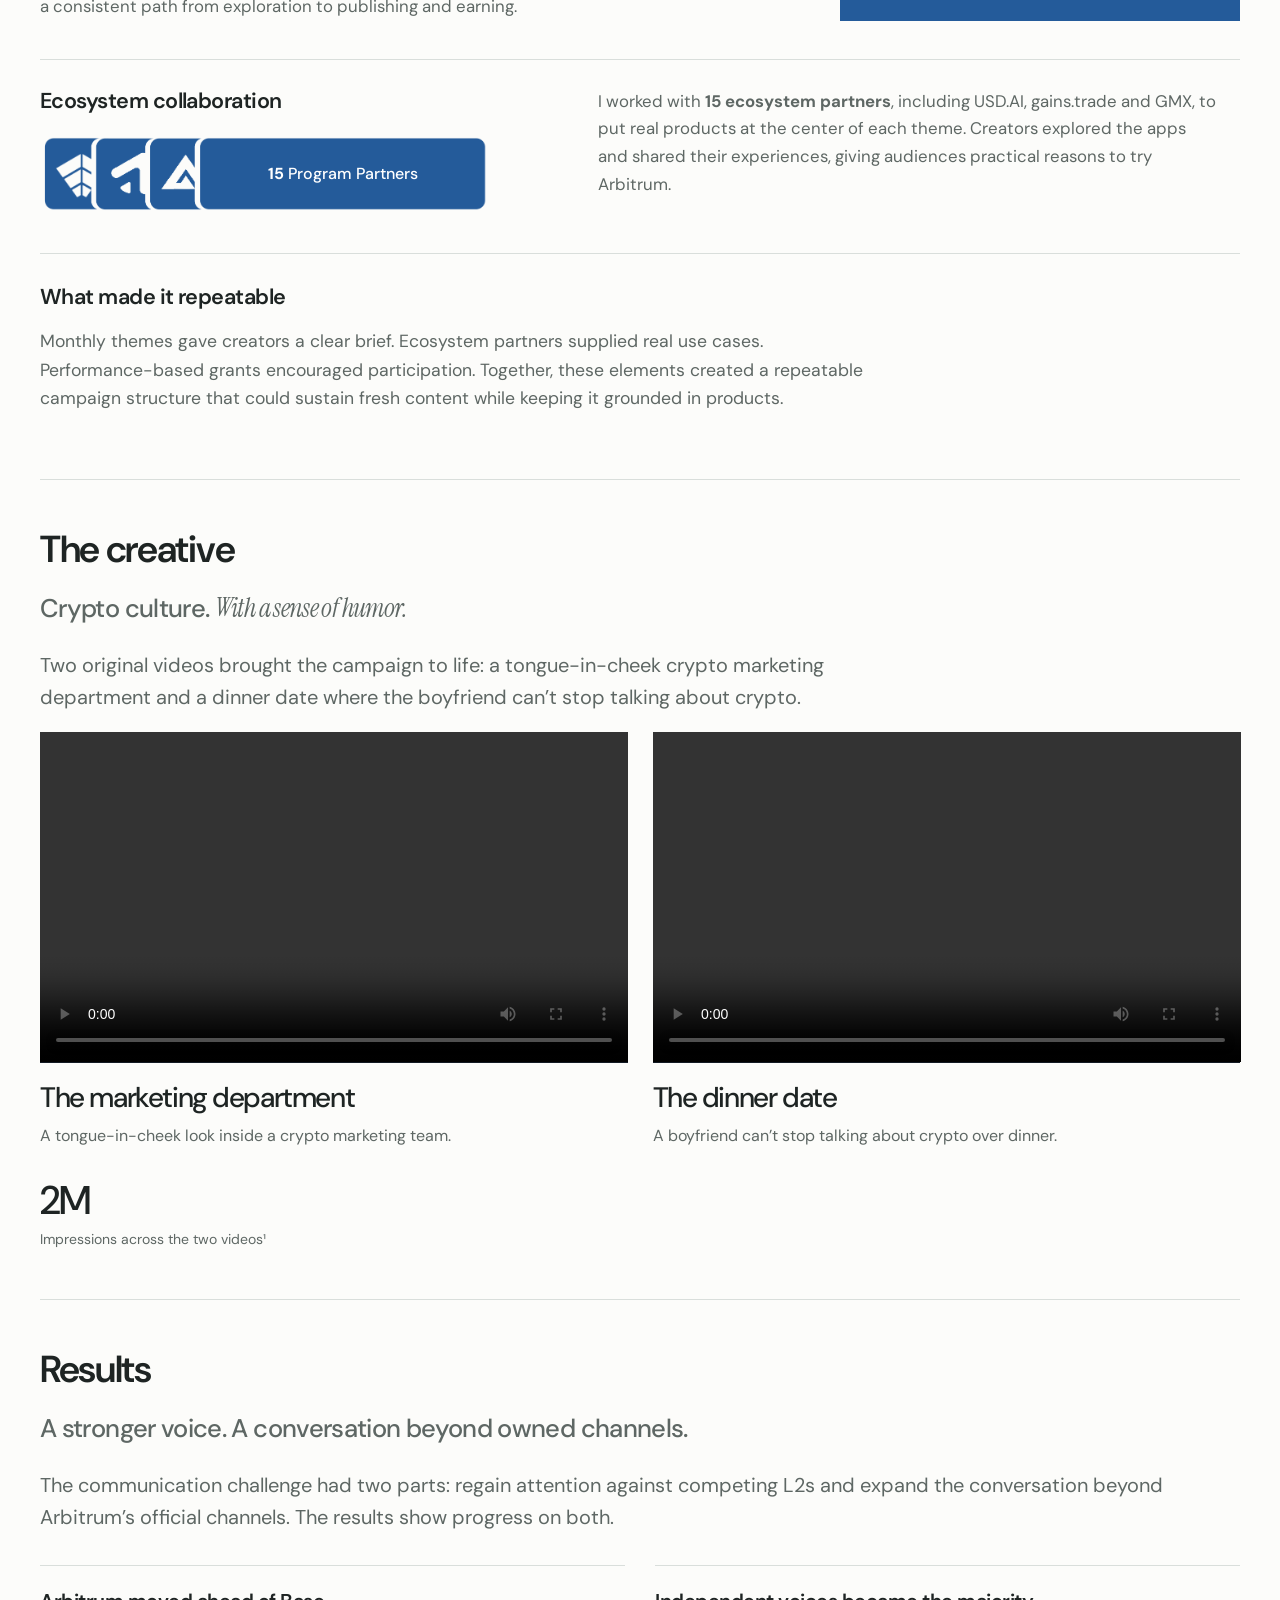
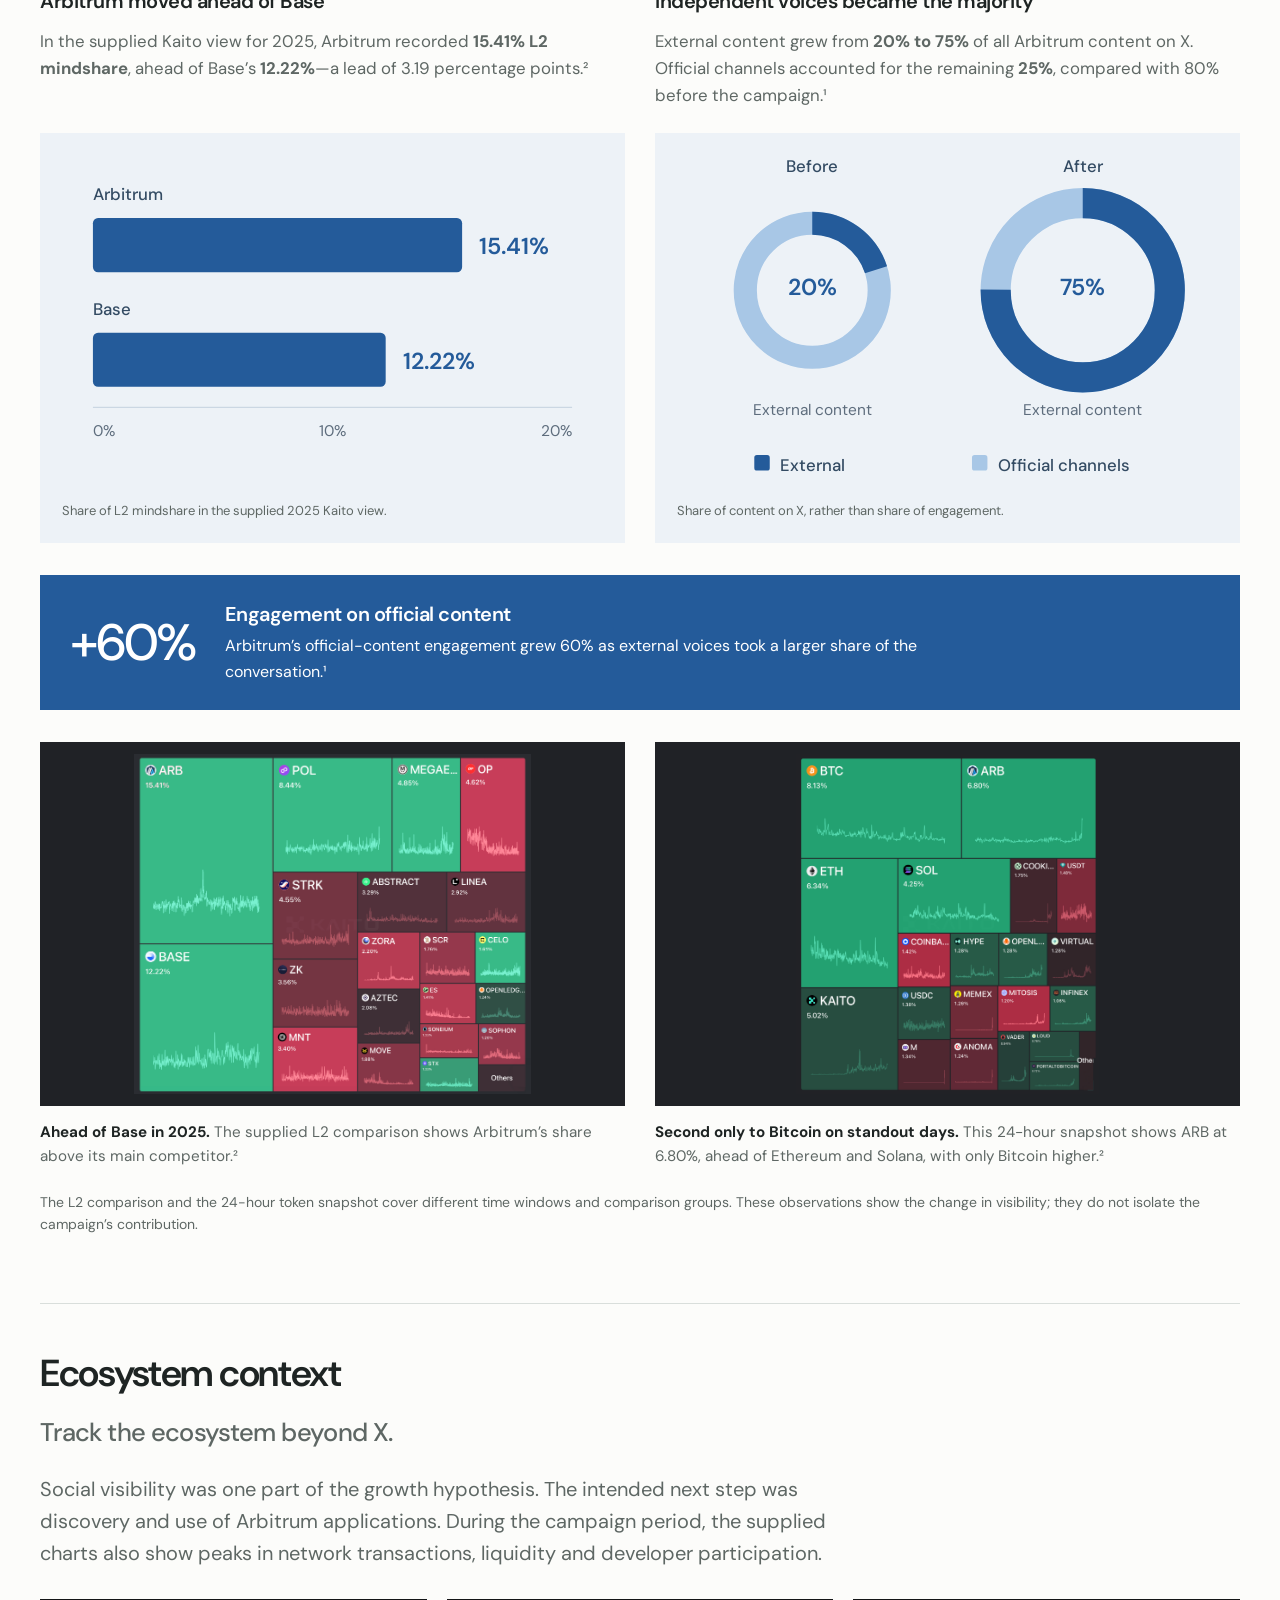
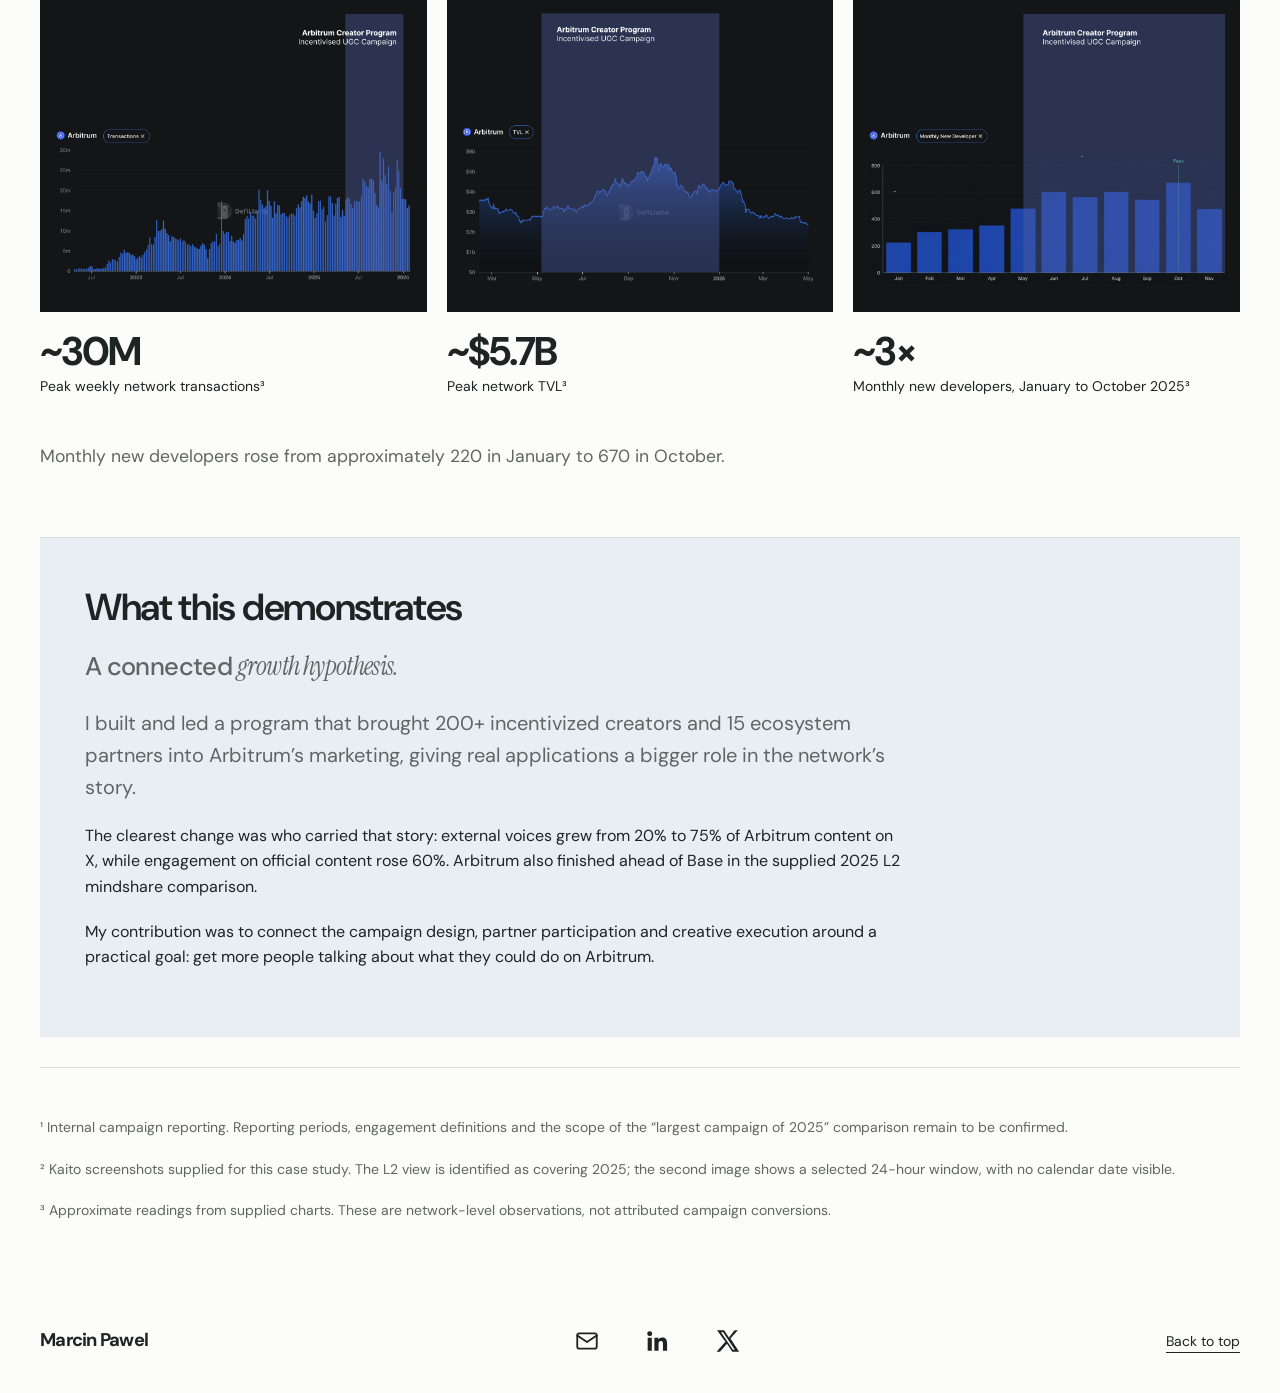
==== commit afcf2ec9: "Use icons for email and social profile links" ====
--- a/work/arbitrum/index.html
+++ b/work/arbitrum/index.html
@@ -17,4 +17,4 @@
 <div class="charts"><figure><a href="/assets/ecosystem-transactions.png"><img loading="lazy" src="/assets/ecosystem-transactions.png" alt="Weekly Arbitrum transactions peaking near 30 million during the campaign."></a><figcaption><strong>~30M</strong> Peak weekly network transactions³</figcaption></figure><figure><a href="/assets/ecosystem-tvl.png"><img loading="lazy" src="/assets/ecosystem-tvl.png" alt="Arbitrum TVL peaking near 5.7 billion dollars during the campaign."></a><figcaption><strong>~$5.7B</strong> Peak network TVL³</figcaption></figure><figure><a href="/assets/ecosystem-developers.png"><img loading="lazy" src="/assets/ecosystem-developers.png" alt="Monthly new developers rose from about 220 in January to 670 in October 2025."></a><figcaption><strong>~3×</strong> Monthly new developers, January to October 2025³</figcaption></figure></div><p class="case-body">Monthly new developers rose from approximately 220 in January to 670 in October.</p></section>
 <section class="section case-takeaway"><h2 class="case-section-title">What this demonstrates</h2><h3 class="case-section-deck">A connected <em>growth hypothesis.</em></h3><p class="lead">I built and led a program that brought 200+ incentivized creators and 15 ecosystem partners into Arbitrum’s marketing, giving real applications a bigger role in the network’s story.</p><p>The clearest change was who carried that story: external voices grew from 20% to 75% of Arbitrum content on X, while engagement on official content rose 60%. Arbitrum also finished ahead of Base in the supplied 2025 L2 mindshare comparison.</p><p>My contribution was to connect the campaign design, partner participation and creative execution around a practical goal: get more people talking about what they could do on Arbitrum.</p></section>
 <section class="section sources"><p>¹ Internal campaign reporting. Reporting periods, engagement definitions and the scope of the “largest campaign of 2025” comparison remain to be confirmed.</p><p>² Kaito screenshots supplied for this case study. The L2 view is identified as covering 2025; the second image shows a selected 24-hour window, with no calendar date visible.</p><p>³ Approximate readings from supplied charts. These are network-level observations, not attributed campaign conversions.</p></section>
-</main><footer class="wrap"><a class="brand" href="/">Marcin Pawel</a><div class="social-links" aria-label="Contact and social profiles"><a href="mailto:marcincryptos@gmail.com">marcincryptos@gmail.com</a><a href="https://www.linkedin.com/in/marcin-pawel/" target="_blank" rel="noopener noreferrer">LinkedIn</a><a href="https://x.com/MarcinPress" target="_blank" rel="noopener noreferrer">X</a></div><a href="#top">Back to top</a></footer><script src="/site.js"></script></body></html>+</main><footer class="wrap"><a class="brand" href="/">Marcin Pawel</a><div class="social-links" aria-label="Contact and social profiles"><a href="mailto:marcincryptos@gmail.com" aria-label="Email Marcin Pawel" title="Email Marcin Pawel"><svg viewBox="0 0 24 24" aria-hidden="true" fill="none" stroke="currentColor" stroke-width="1.7" stroke-linecap="round" stroke-linejoin="round"><rect x="3" y="5" width="18" height="14" rx="2"/><path d="m3 7 9 6 9-6"/></svg></a><a href="https://www.linkedin.com/in/marcin-pawel/" target="_blank" rel="noopener noreferrer" aria-label="Marcin Pawel on LinkedIn" title="Marcin Pawel on LinkedIn"><svg viewBox="0 0 24 24" aria-hidden="true" fill="none" stroke="currentColor" stroke-width="1.7" stroke-linecap="round" stroke-linejoin="round"><path fill="currentColor" stroke="none" d="M5.3 3a2.3 2.3 0 1 0 0 4.6 2.3 2.3 0 0 0 0-4.6ZM3.4 9h3.8v12H3.4V9Zm6.2 0h3.6v1.6h.1c.5-1 1.7-1.9 3.5-1.9 3.8 0 4.5 2.5 4.5 5.7V21h-3.8v-5.8c0-1.4 0-3.1-1.9-3.1s-2.2 1.5-2.2 3V21H9.6V9Z"/></svg></a><a href="https://x.com/MarcinPress" target="_blank" rel="noopener noreferrer" aria-label="Marcin Pawel on X" title="Marcin Pawel on X"><svg viewBox="0 0 24 24" aria-hidden="true" fill="none" stroke="currentColor" stroke-width="1.7" stroke-linecap="round" stroke-linejoin="round"><path fill="currentColor" stroke="none" d="M18.9 2H22l-6.8 7.8L23.2 22h-6.3L12 14.6 5.5 22H2.3l8.2-9.4L2.8 2h6.5l4.5 6.8L18.9 2ZM17.5 20h1.7L8.4 4H6.5l11 16Z"/></svg></a></div><a href="#top">Back to top</a></footer><script src="/site.js"></script></body></html>
--- a/style.css
+++ b/style.css
@@ -128,4 +128,8 @@
 .case .campaign-architecture>.case-section-title,.case .campaign-architecture>.case-section-deck,.case .campaign-architecture>.architecture-subsection>.lead,.case .results-section>.case-section-title,.case .results-section>.case-section-deck,.case .results-section>.lead{width:100%;max-width:none}
 
 .social-links{display:flex;flex-wrap:wrap;align-items:center;gap:16px 28px}.contact .social-links{margin-top:28px;font-size:1.1rem}.social-links a{padding:8px 0;overflow-wrap:anywhere}footer .social-links{font-size:.875rem;gap:12px 22px}
-@media(max-width:620px){.hero-background .hero .portrait{max-width:340px}.company-strip .company-logo{overflow:hidden;height:64px}.company-strip .company-logo img{max-height:none;max-width:none;height:auto;flex-shrink:0}.company-strip .arbitrum-logo img{width:190px}.company-strip .axelar-logo img{width:120px}.company-strip .prime-logo img{width:220px}.company-strip .salt-logo img{width:120px;max-width:none}.contact .social-links{gap:12px 24px}.contact .social-links a:first-child{flex-basis:100%}footer .social-links{flex-basis:100%}}
+@media(max-width:620px){.hero-background .hero .portrait{max-width:340px}.company-strip .company-logo{overflow:hidden;height:64px}.company-strip .company-logo img{max-height:none;max-width:none;height:auto;flex-shrink:0}.company-strip .arbitrum-logo img{width:220px}.company-strip .axelar-logo img{width:105px}.company-strip .prime-logo img{width:165px}.company-strip .salt-logo img{width:94px;max-width:none}.contact .social-links{gap:12px 24px}.contact .social-links a:first-child{flex-basis:100%}footer .social-links{flex-basis:100%}}
+
+@media(max-width:620px){.company-strip .arbitrum-logo img{width:145px}.company-strip .axelar-logo img{width:110px}.company-strip .prime-logo img{width:125px}.company-strip .salt-logo img{width:95px}}
+
+.social-links a{display:inline-flex;align-items:center;justify-content:center;width:48px;height:48px;padding:10px;text-decoration:none;border-radius:50%;transition:background .15s}.social-links a:hover{background:#d7e0db}.social-links svg{display:block;width:26px;height:26px}.contact .social-links{gap:16px}.contact .social-links a:first-child{flex-basis:auto}@media(max-width:620px){.contact .social-links a:first-child{flex-basis:auto}}
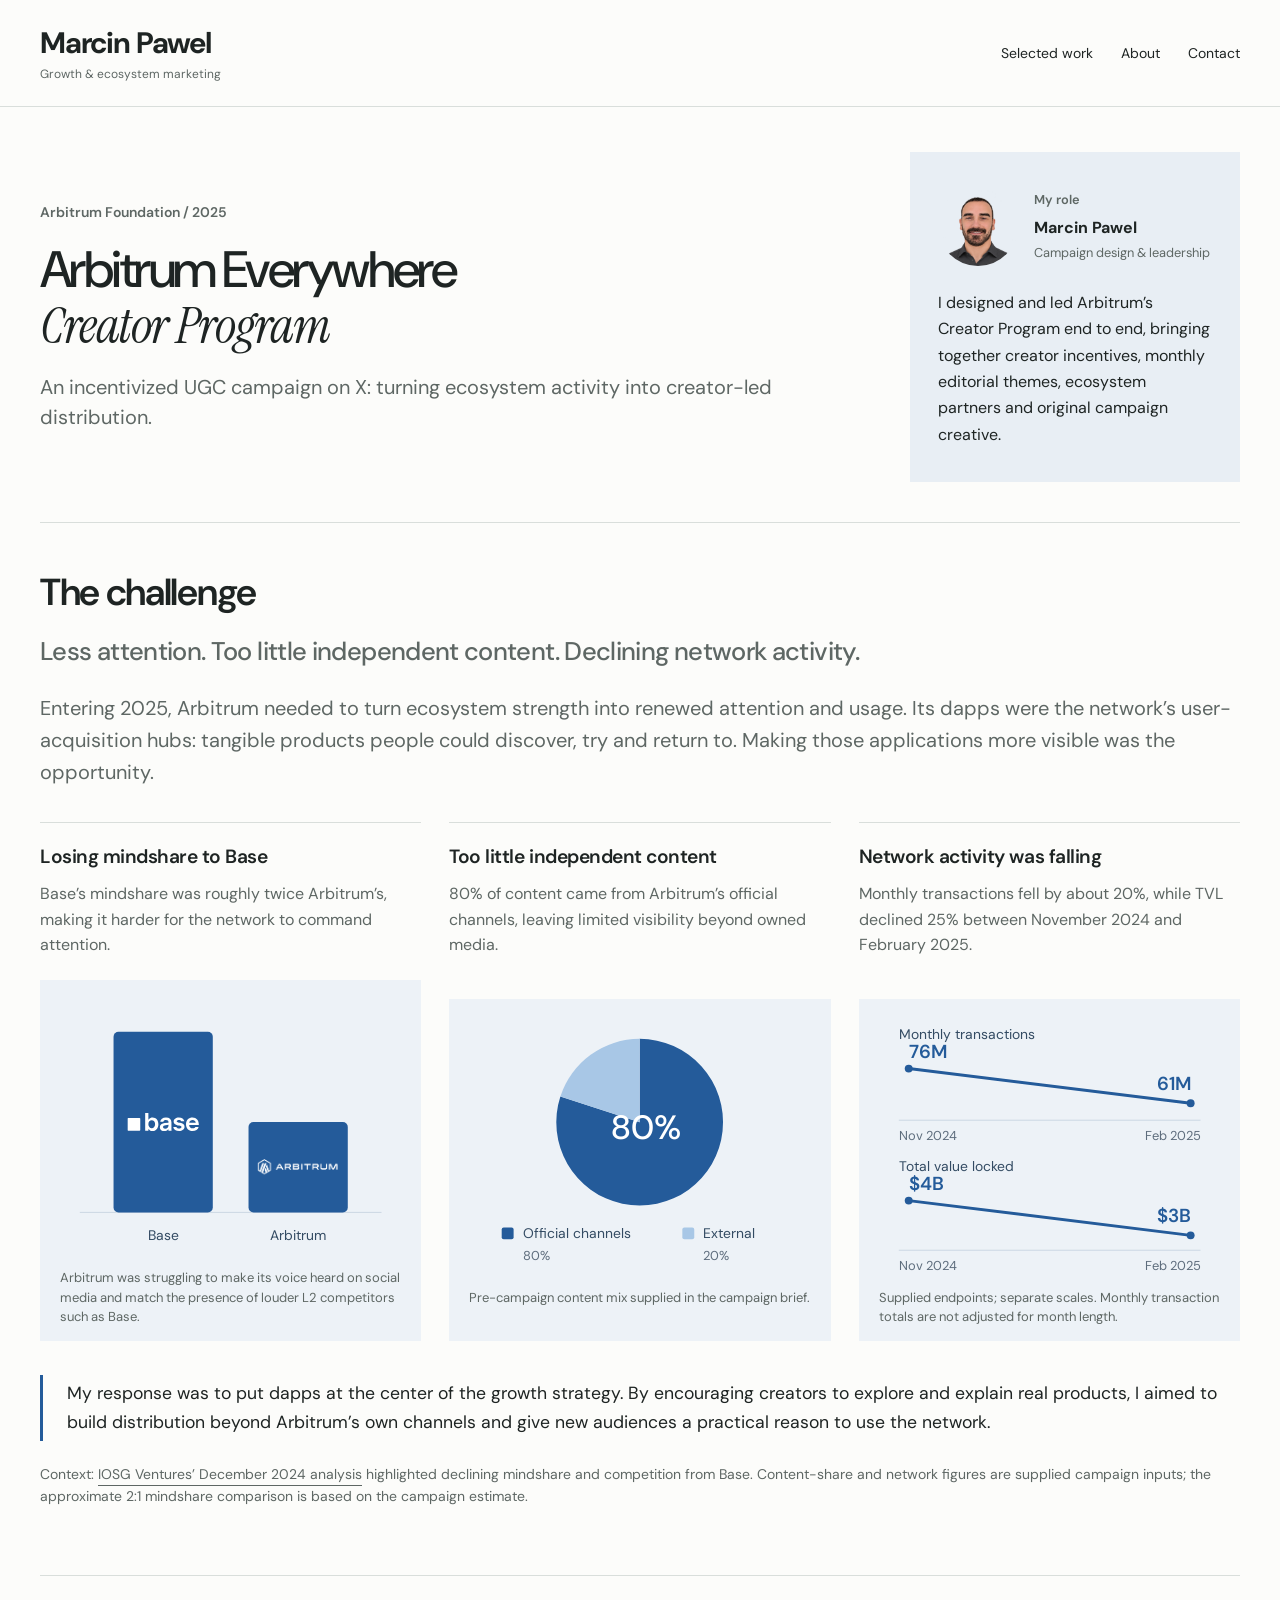
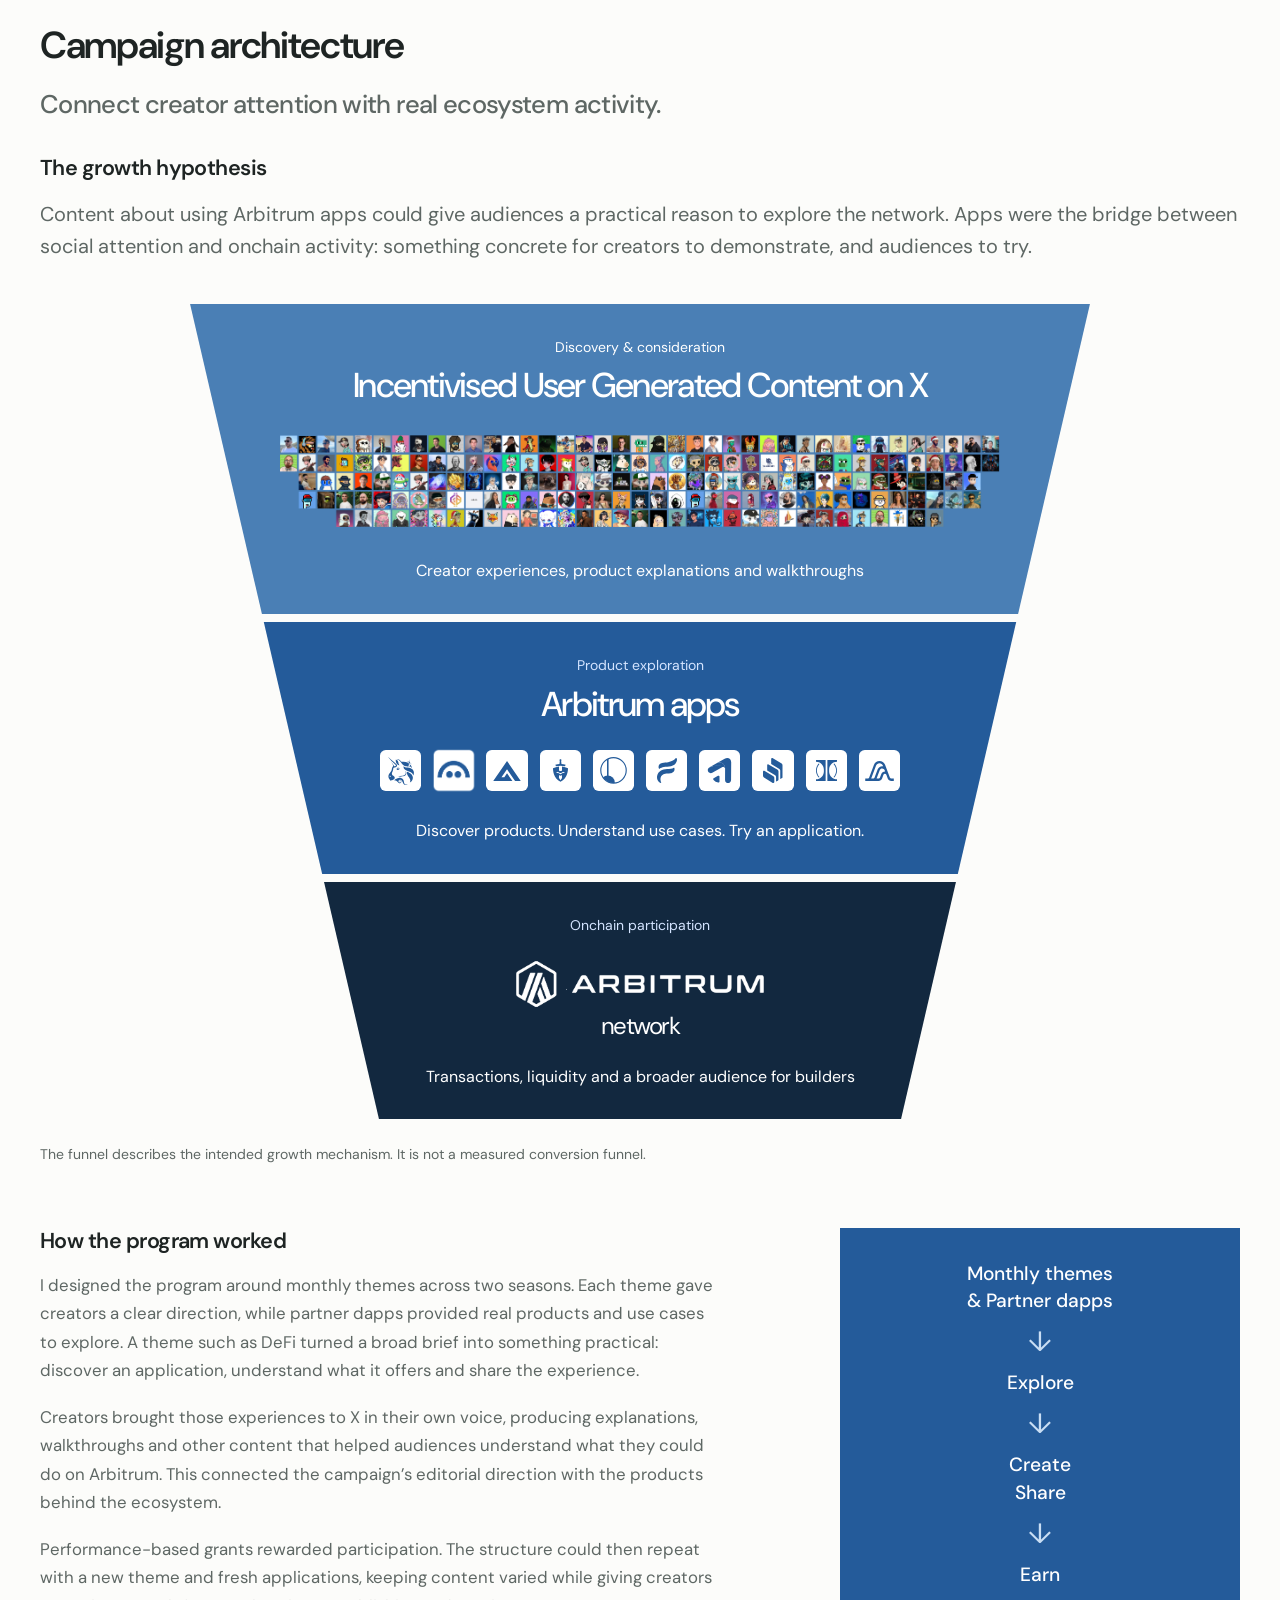
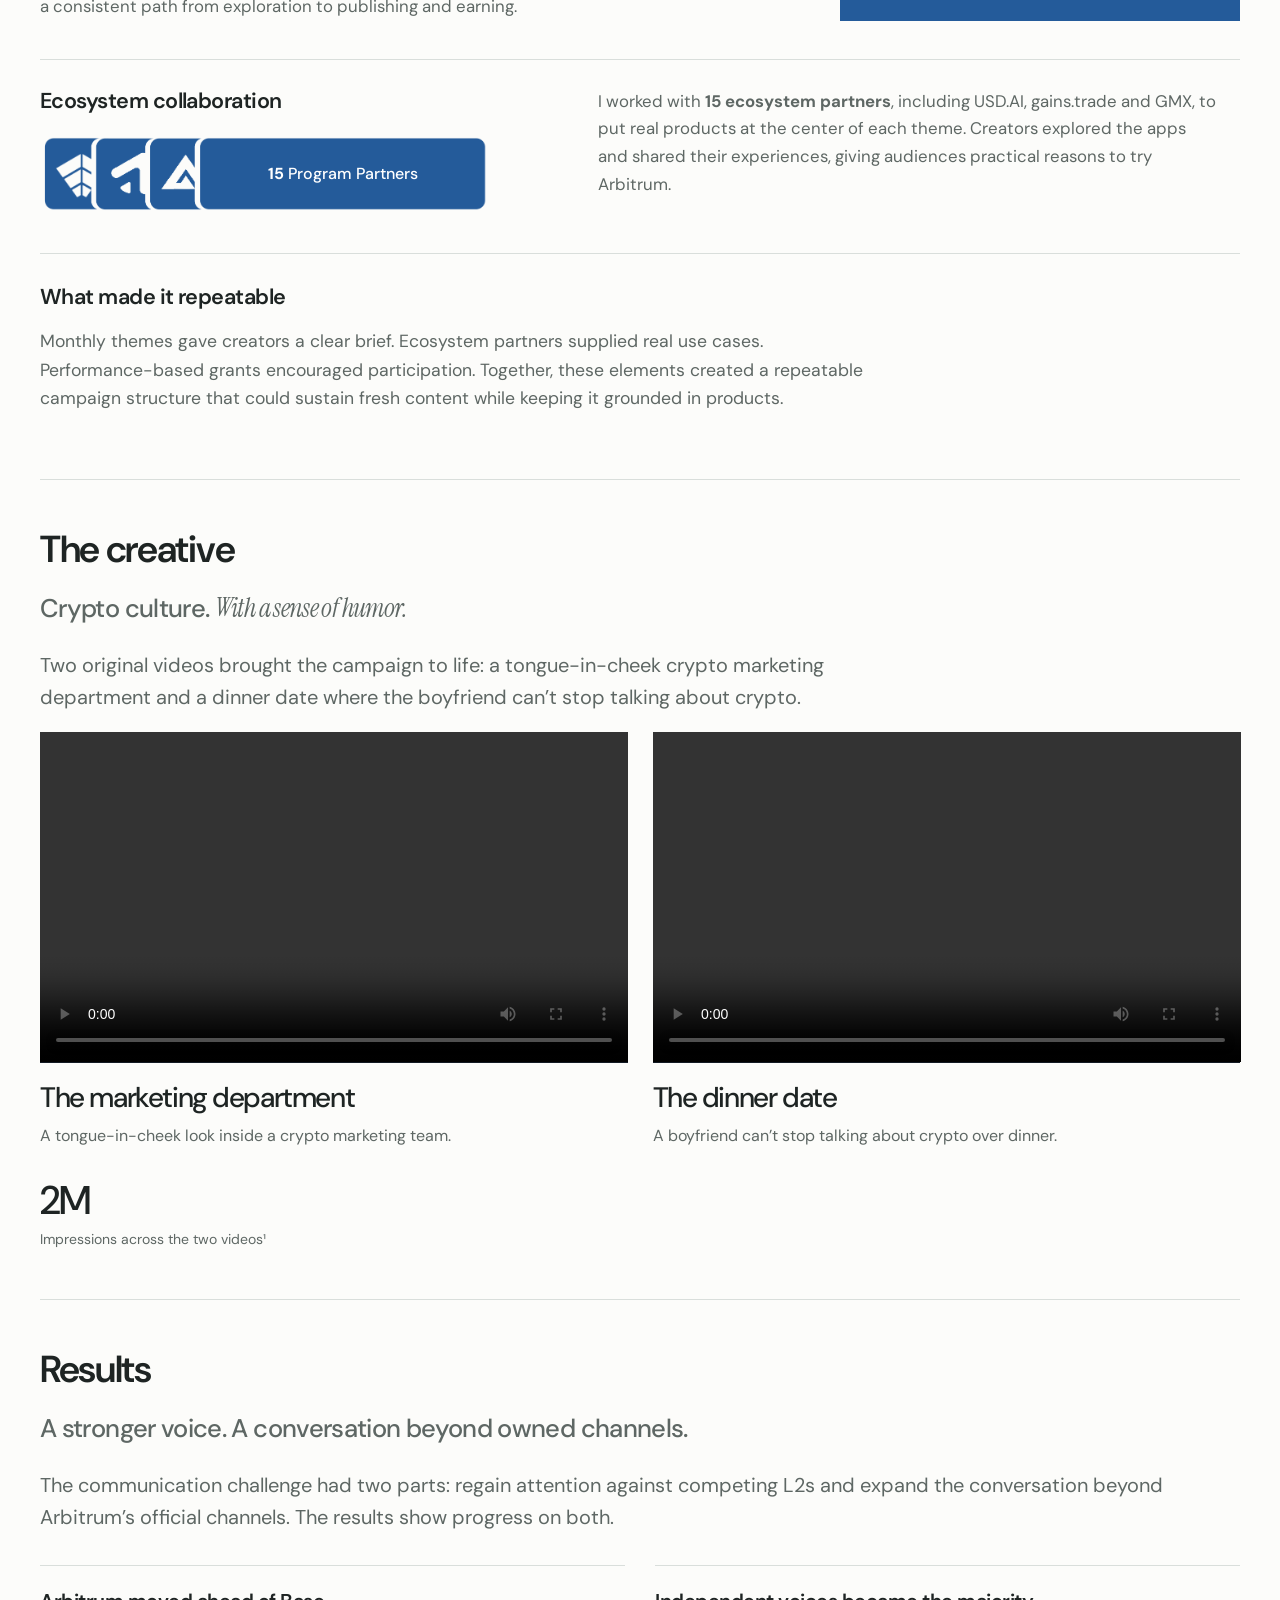
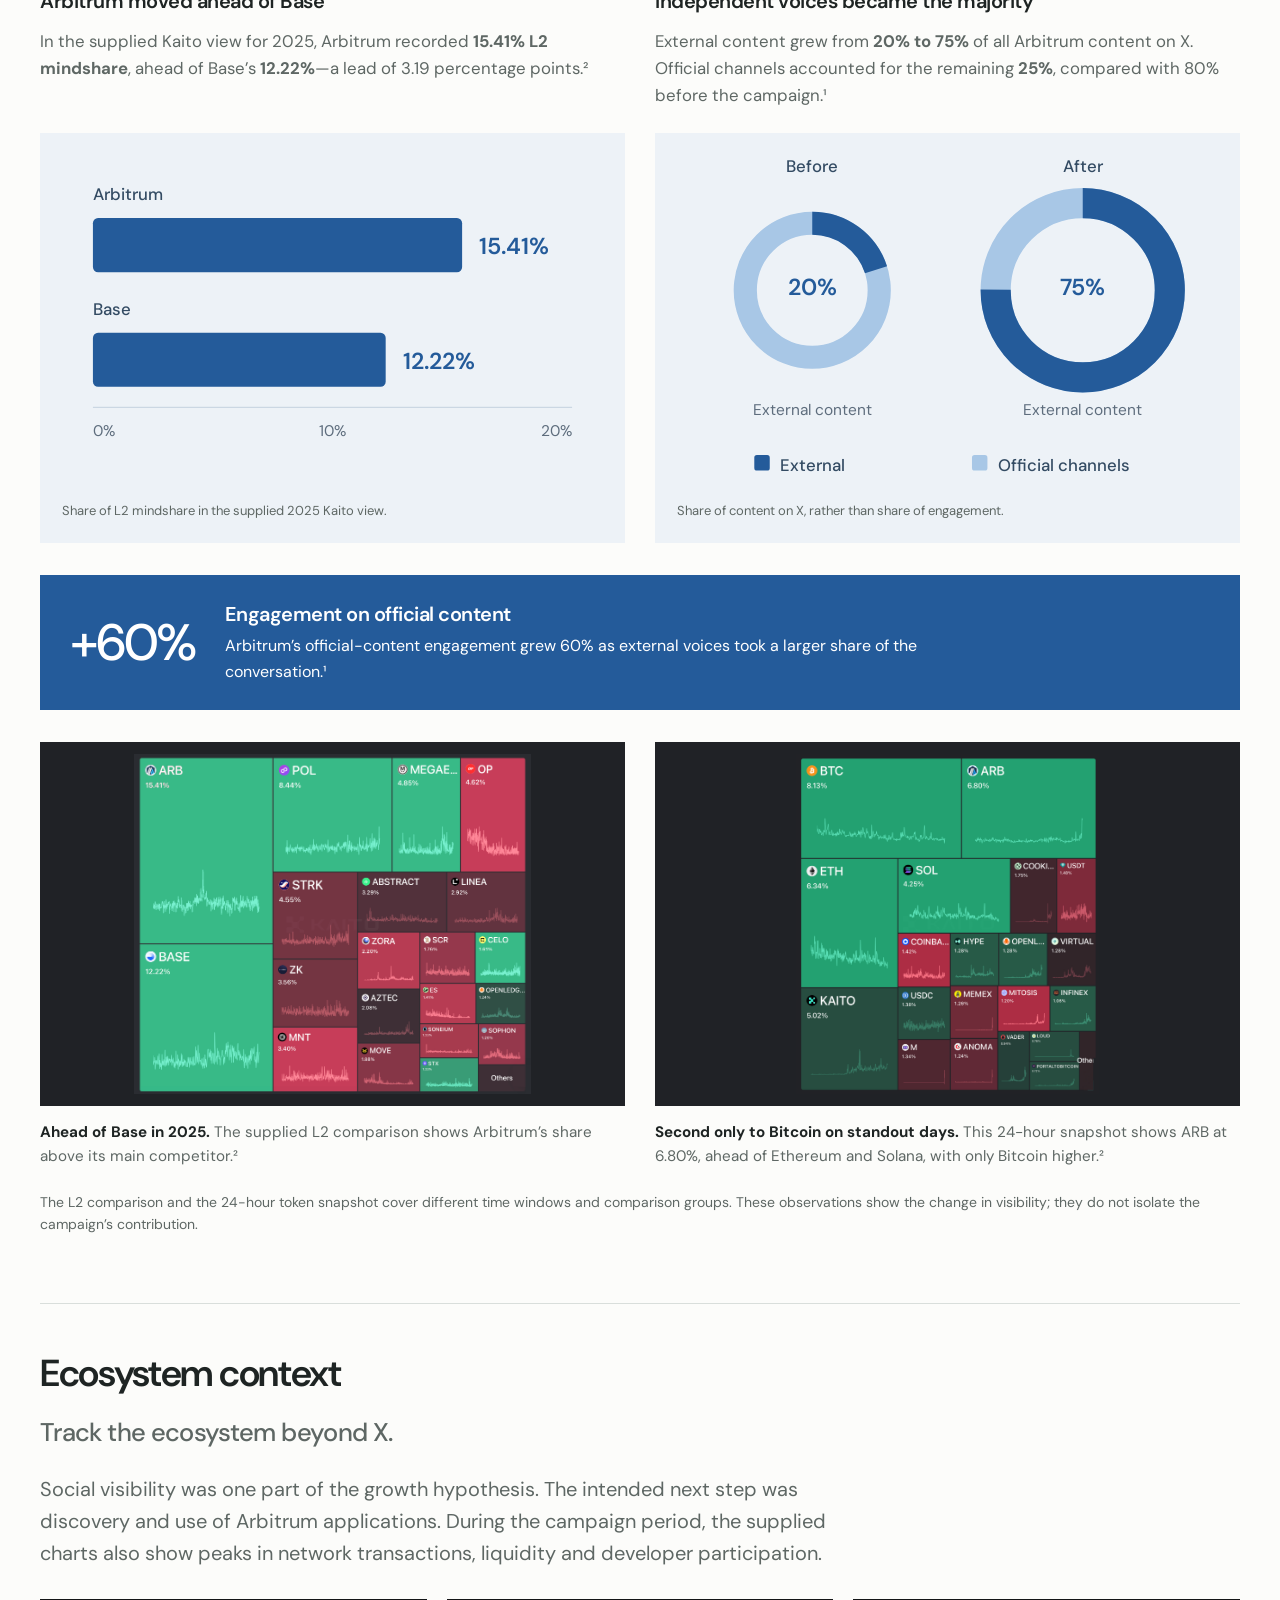
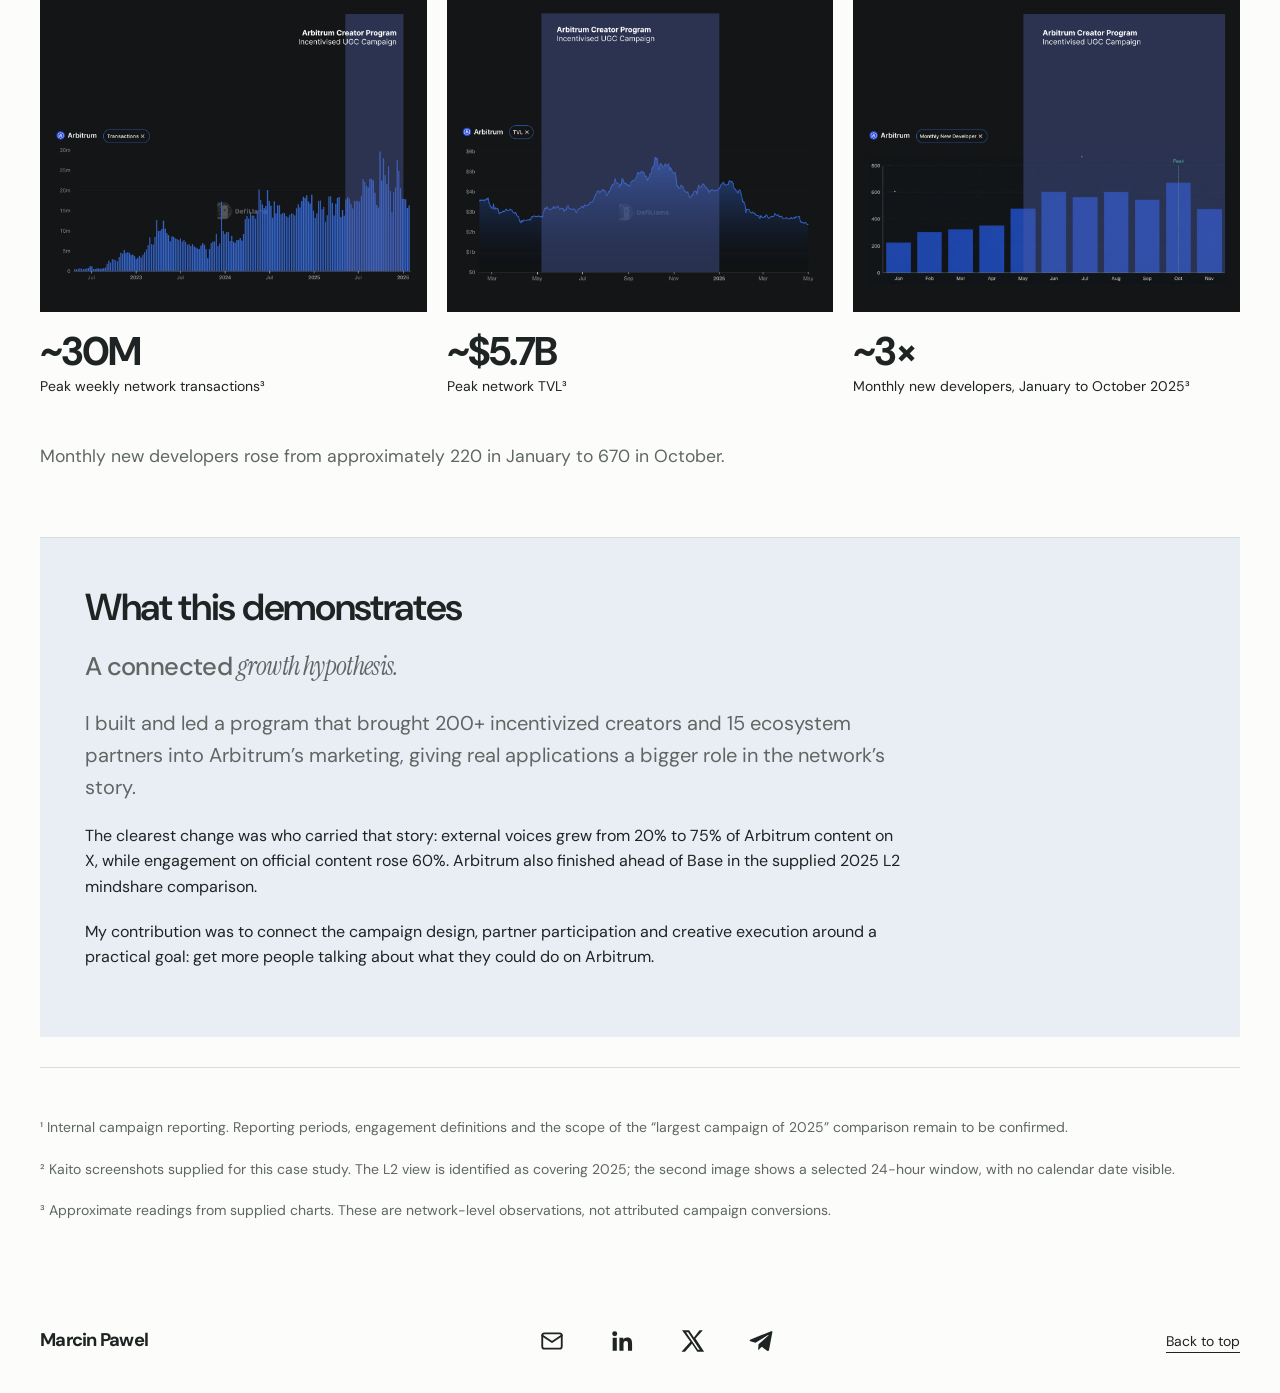
==== commit 63ab99eb: "Add Telegram contact icon" ====
--- a/work/arbitrum/index.html
+++ b/work/arbitrum/index.html
@@ -17,4 +17,4 @@
 <div class="charts"><figure><a href="/assets/ecosystem-transactions.png"><img loading="lazy" src="/assets/ecosystem-transactions.png" alt="Weekly Arbitrum transactions peaking near 30 million during the campaign."></a><figcaption><strong>~30M</strong> Peak weekly network transactions³</figcaption></figure><figure><a href="/assets/ecosystem-tvl.png"><img loading="lazy" src="/assets/ecosystem-tvl.png" alt="Arbitrum TVL peaking near 5.7 billion dollars during the campaign."></a><figcaption><strong>~$5.7B</strong> Peak network TVL³</figcaption></figure><figure><a href="/assets/ecosystem-developers.png"><img loading="lazy" src="/assets/ecosystem-developers.png" alt="Monthly new developers rose from about 220 in January to 670 in October 2025."></a><figcaption><strong>~3×</strong> Monthly new developers, January to October 2025³</figcaption></figure></div><p class="case-body">Monthly new developers rose from approximately 220 in January to 670 in October.</p></section>
 <section class="section case-takeaway"><h2 class="case-section-title">What this demonstrates</h2><h3 class="case-section-deck">A connected <em>growth hypothesis.</em></h3><p class="lead">I built and led a program that brought 200+ incentivized creators and 15 ecosystem partners into Arbitrum’s marketing, giving real applications a bigger role in the network’s story.</p><p>The clearest change was who carried that story: external voices grew from 20% to 75% of Arbitrum content on X, while engagement on official content rose 60%. Arbitrum also finished ahead of Base in the supplied 2025 L2 mindshare comparison.</p><p>My contribution was to connect the campaign design, partner participation and creative execution around a practical goal: get more people talking about what they could do on Arbitrum.</p></section>
 <section class="section sources"><p>¹ Internal campaign reporting. Reporting periods, engagement definitions and the scope of the “largest campaign of 2025” comparison remain to be confirmed.</p><p>² Kaito screenshots supplied for this case study. The L2 view is identified as covering 2025; the second image shows a selected 24-hour window, with no calendar date visible.</p><p>³ Approximate readings from supplied charts. These are network-level observations, not attributed campaign conversions.</p></section>
-</main><footer class="wrap"><a class="brand" href="/">Marcin Pawel</a><div class="social-links" aria-label="Contact and social profiles"><a href="mailto:marcincryptos@gmail.com" aria-label="Email Marcin Pawel" title="Email Marcin Pawel"><svg viewBox="0 0 24 24" aria-hidden="true" fill="none" stroke="currentColor" stroke-width="1.7" stroke-linecap="round" stroke-linejoin="round"><rect x="3" y="5" width="18" height="14" rx="2"/><path d="m3 7 9 6 9-6"/></svg></a><a href="https://www.linkedin.com/in/marcin-pawel/" target="_blank" rel="noopener noreferrer" aria-label="Marcin Pawel on LinkedIn" title="Marcin Pawel on LinkedIn"><svg viewBox="0 0 24 24" aria-hidden="true" fill="none" stroke="currentColor" stroke-width="1.7" stroke-linecap="round" stroke-linejoin="round"><path fill="currentColor" stroke="none" d="M5.3 3a2.3 2.3 0 1 0 0 4.6 2.3 2.3 0 0 0 0-4.6ZM3.4 9h3.8v12H3.4V9Zm6.2 0h3.6v1.6h.1c.5-1 1.7-1.9 3.5-1.9 3.8 0 4.5 2.5 4.5 5.7V21h-3.8v-5.8c0-1.4 0-3.1-1.9-3.1s-2.2 1.5-2.2 3V21H9.6V9Z"/></svg></a><a href="https://x.com/MarcinPress" target="_blank" rel="noopener noreferrer" aria-label="Marcin Pawel on X" title="Marcin Pawel on X"><svg viewBox="0 0 24 24" aria-hidden="true" fill="none" stroke="currentColor" stroke-width="1.7" stroke-linecap="round" stroke-linejoin="round"><path fill="currentColor" stroke="none" d="M18.9 2H22l-6.8 7.8L23.2 22h-6.3L12 14.6 5.5 22H2.3l8.2-9.4L2.8 2h6.5l4.5 6.8L18.9 2ZM17.5 20h1.7L8.4 4H6.5l11 16Z"/></svg></a></div><a href="#top">Back to top</a></footer><script src="/site.js"></script></body></html>+</main><footer class="wrap"><a class="brand" href="/">Marcin Pawel</a><div class="social-links" aria-label="Contact and social profiles"><a href="mailto:marcincryptos@gmail.com" aria-label="Email Marcin Pawel" title="Email Marcin Pawel"><svg viewBox="0 0 24 24" aria-hidden="true" fill="none" stroke="currentColor" stroke-width="1.7" stroke-linecap="round" stroke-linejoin="round"><rect x="3" y="5" width="18" height="14" rx="2"/><path d="m3 7 9 6 9-6"/></svg></a><a href="https://www.linkedin.com/in/marcin-pawel/" target="_blank" rel="noopener noreferrer" aria-label="Marcin Pawel on LinkedIn" title="Marcin Pawel on LinkedIn"><svg viewBox="0 0 24 24" aria-hidden="true" fill="none" stroke="currentColor" stroke-width="1.7" stroke-linecap="round" stroke-linejoin="round"><path fill="currentColor" stroke="none" d="M5.3 3a2.3 2.3 0 1 0 0 4.6 2.3 2.3 0 0 0 0-4.6ZM3.4 9h3.8v12H3.4V9Zm6.2 0h3.6v1.6h.1c.5-1 1.7-1.9 3.5-1.9 3.8 0 4.5 2.5 4.5 5.7V21h-3.8v-5.8c0-1.4 0-3.1-1.9-3.1s-2.2 1.5-2.2 3V21H9.6V9Z"/></svg></a><a href="https://x.com/MarcinPress" target="_blank" rel="noopener noreferrer" aria-label="Marcin Pawel on X" title="Marcin Pawel on X"><svg viewBox="0 0 24 24" aria-hidden="true" fill="none" stroke="currentColor" stroke-width="1.7" stroke-linecap="round" stroke-linejoin="round"><path fill="currentColor" stroke="none" d="M18.9 2H22l-6.8 7.8L23.2 22h-6.3L12 14.6 5.5 22H2.3l8.2-9.4L2.8 2h6.5l4.5 6.8L18.9 2ZM17.5 20h1.7L8.4 4H6.5l11 16Z"/></svg></a><a href="https://t.me/marcinx" target="_blank" rel="noopener noreferrer" aria-label="Marcin Pawel on Telegram" title="Marcin Pawel on Telegram"><svg viewBox="0 0 24 24" aria-hidden="true" fill="currentColor"><path d="M21.7 3.3 18.5 20c-.2 1.2-.9 1.5-1.8.9l-4.9-3.6-2.4 2.3c-.3.3-.5.5-1 .5l.4-5 9.1-8.2c.4-.4-.1-.6-.6-.3L6.1 13.7l-4.8-1.5c-1-.3-1-1 .2-1.5L20.3 3c.9-.3 1.6.2 1.4.3Z"/></svg></a></div><a href="#top">Back to top</a></footer><script src="/site.js"></script></body></html>
